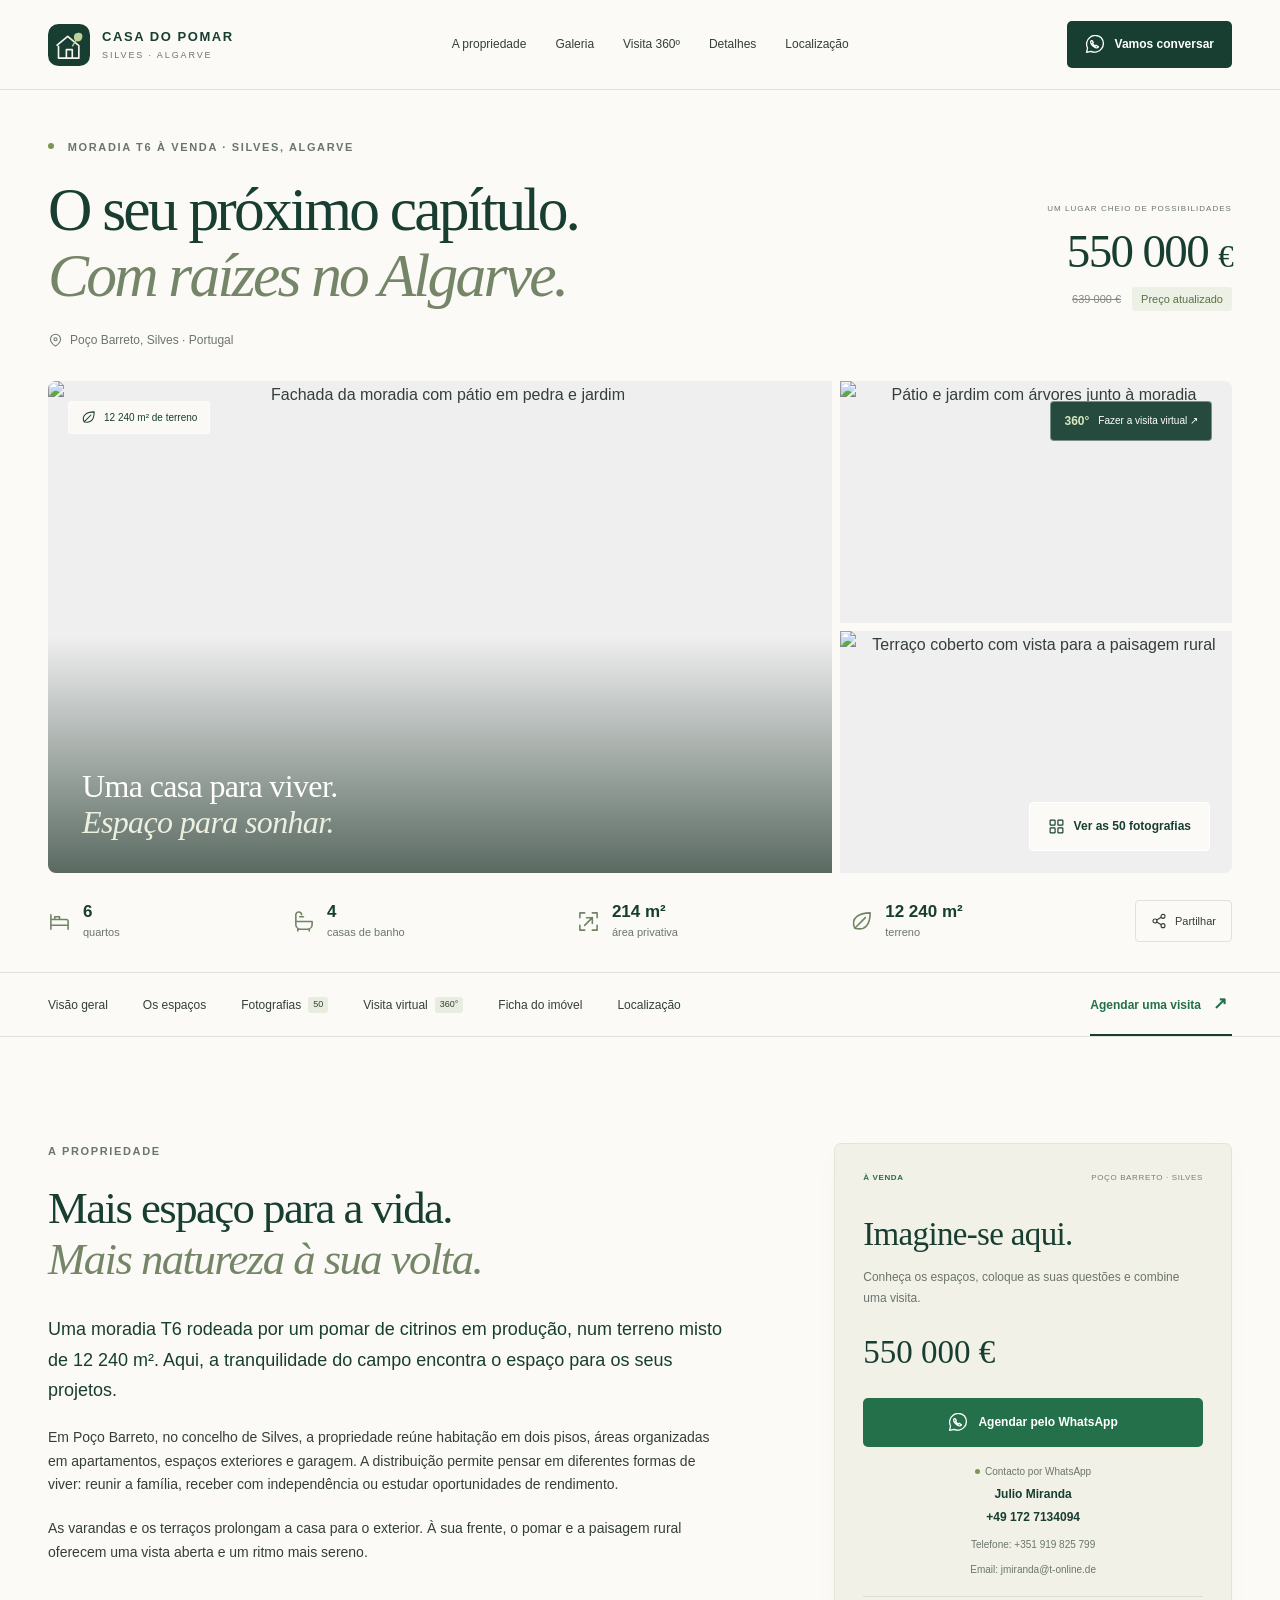
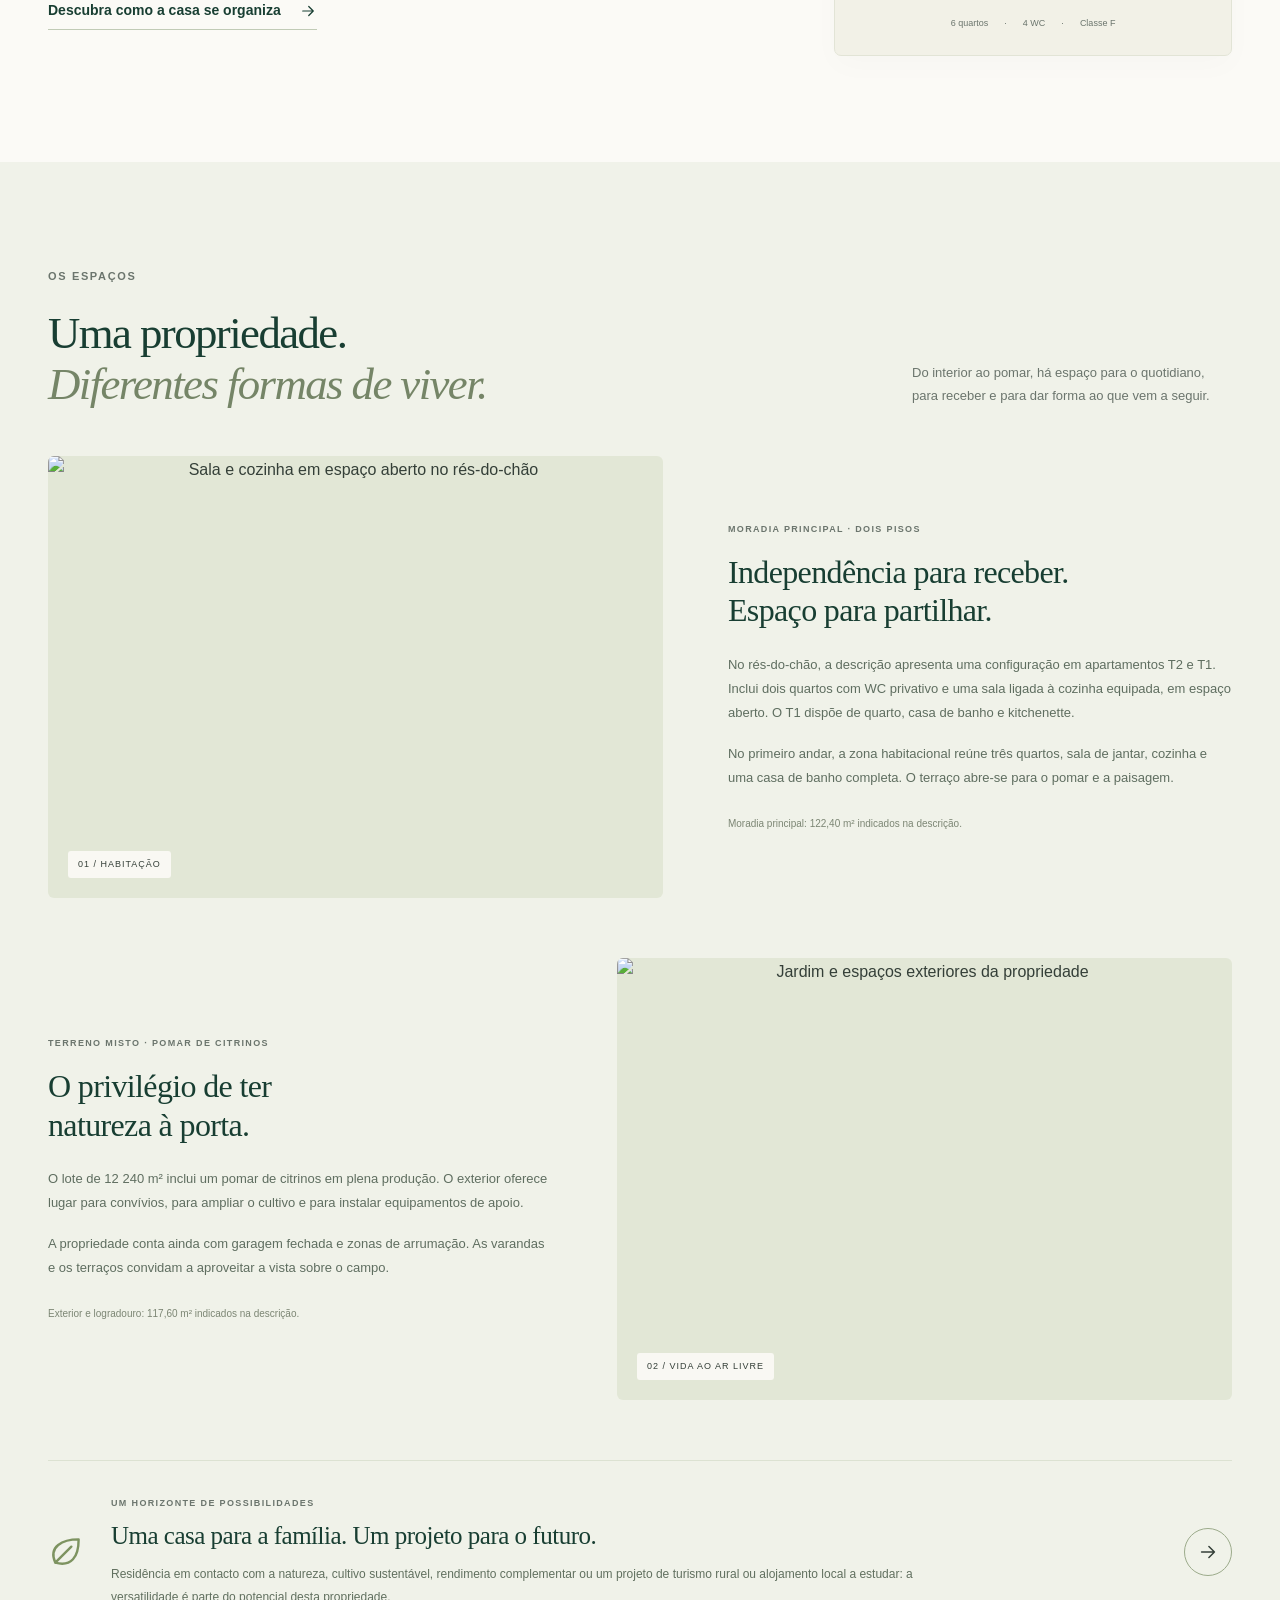
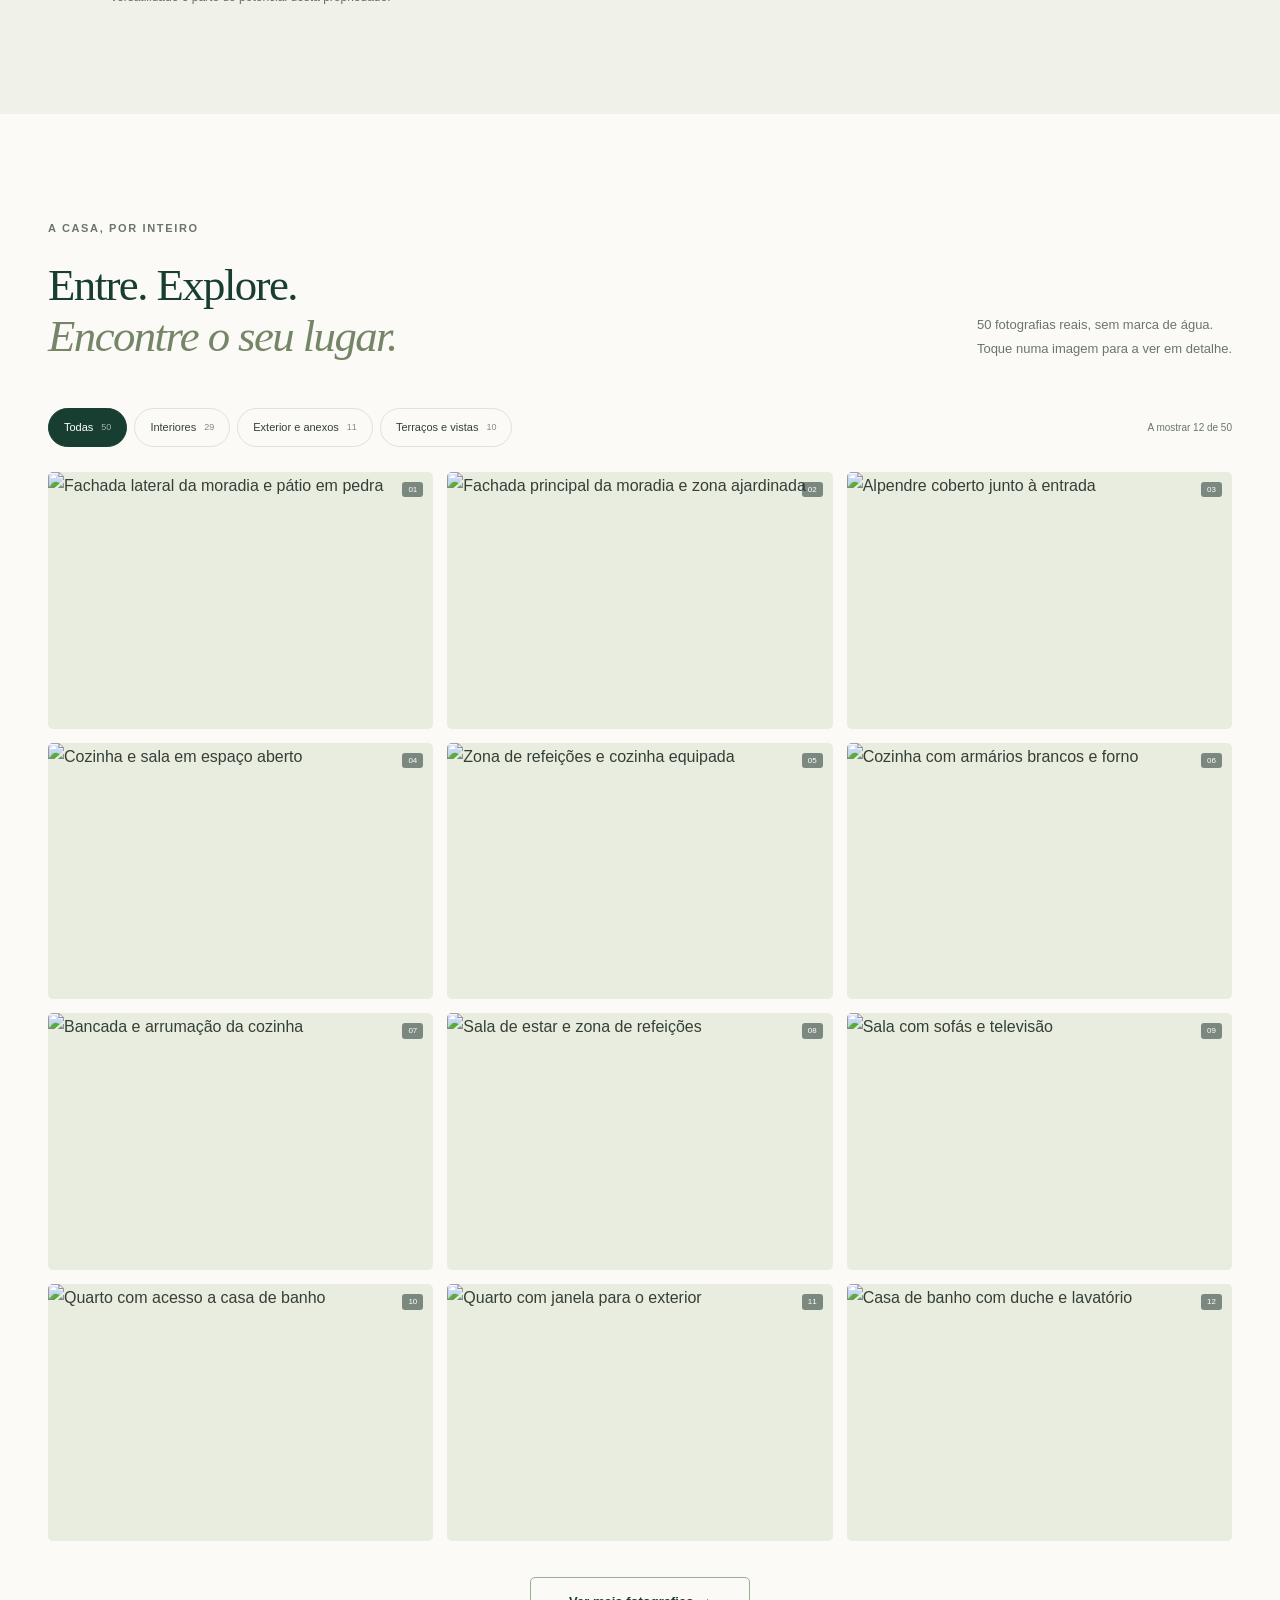
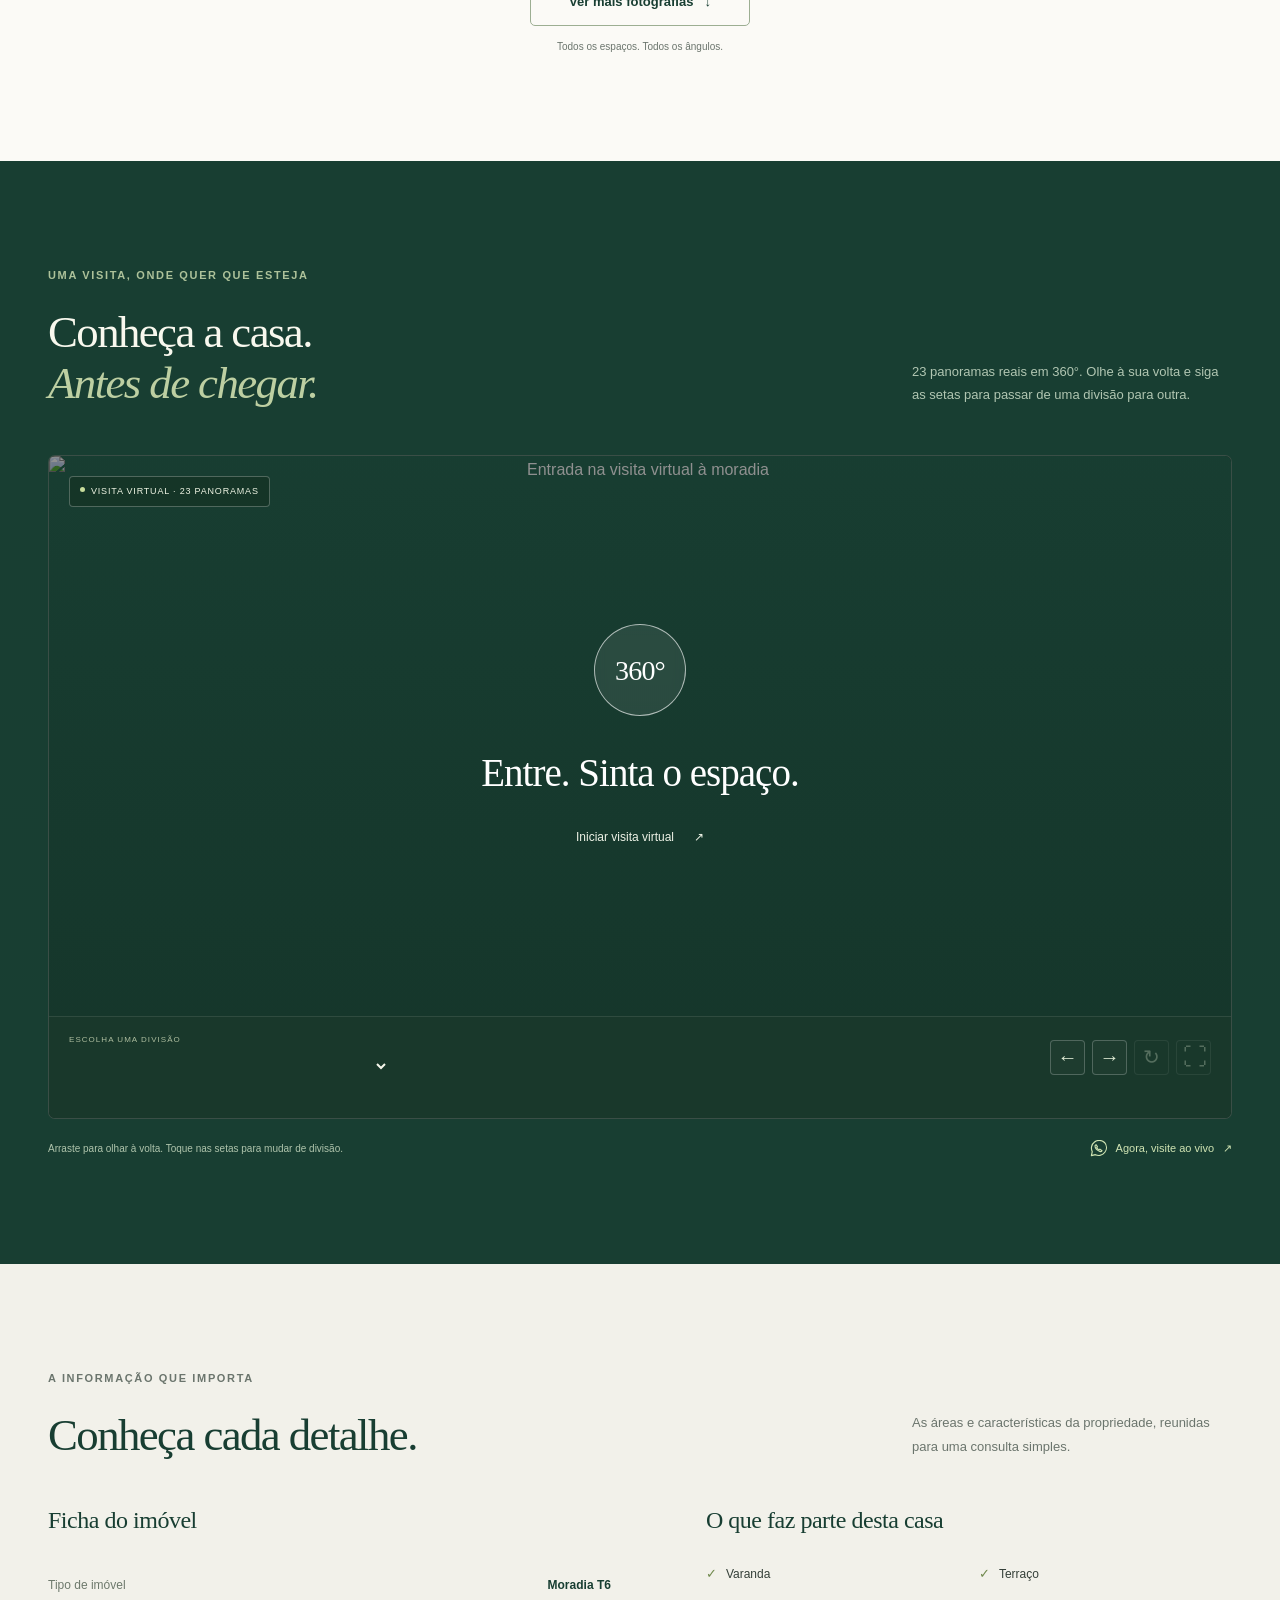
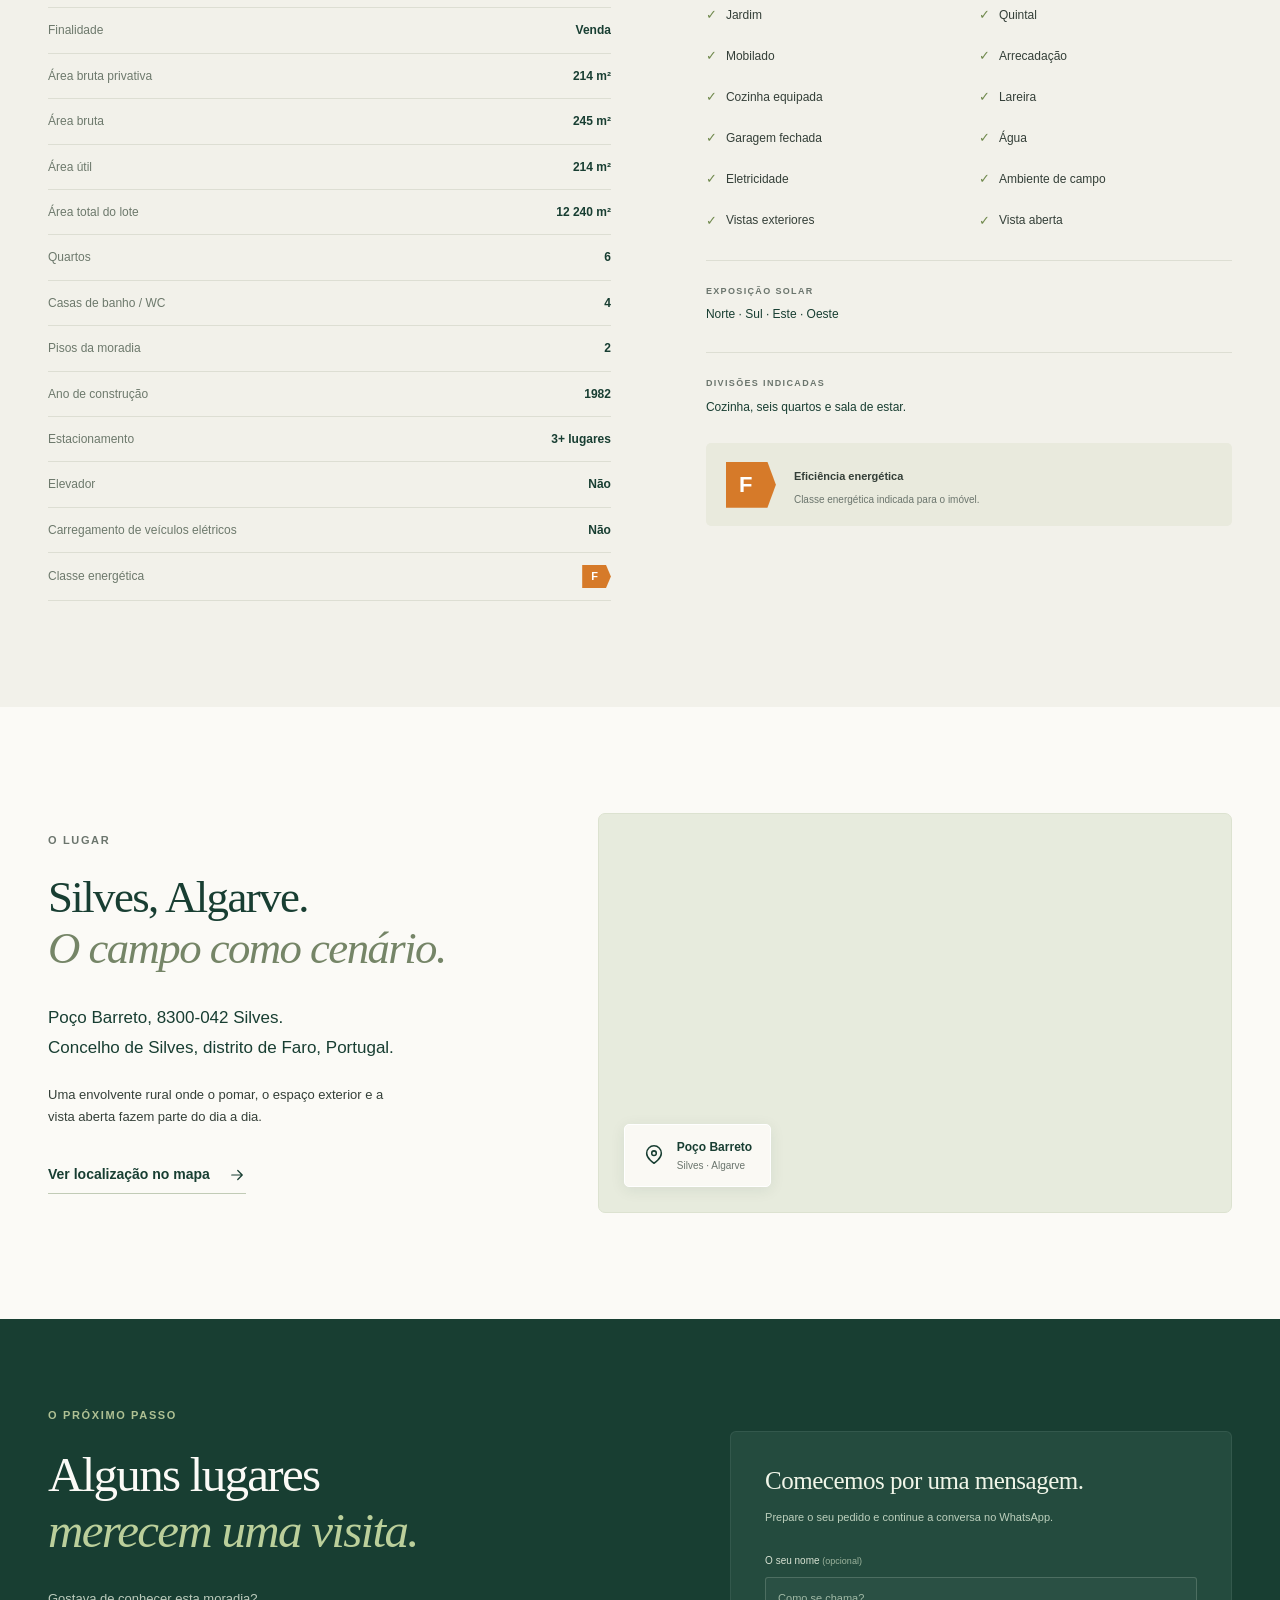
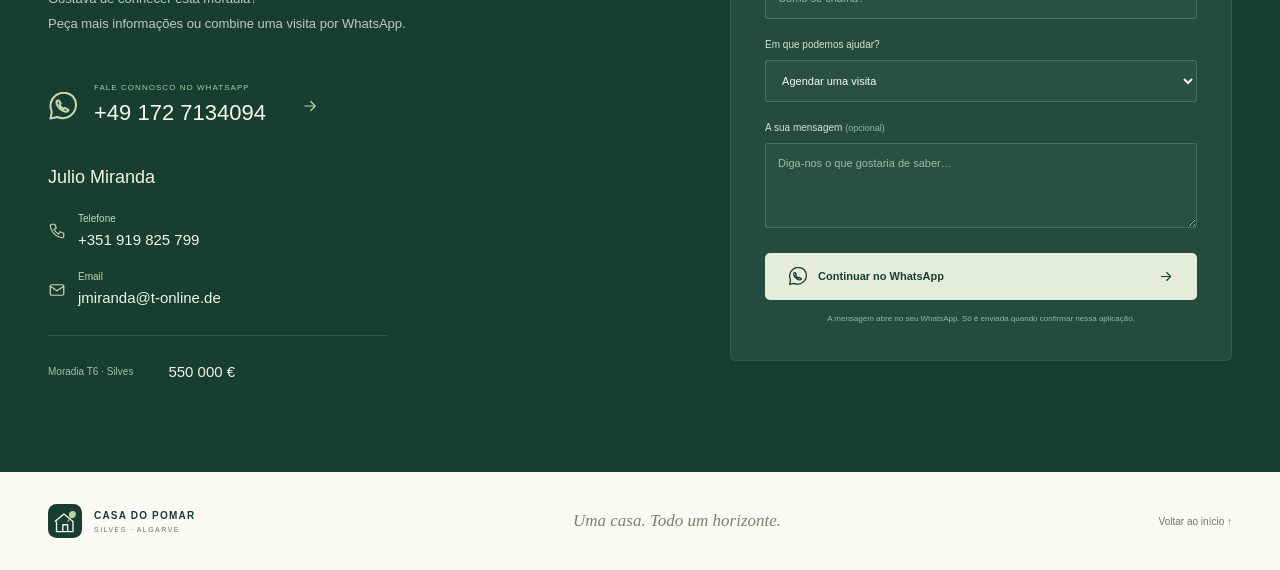
==== index.html @ bcd3636a "Adicionar a página da moradia e verificar fotografias, panoramas e contactos" ====
<!doctype html>
<html lang="pt-PT">
<head>
  <meta charset="utf-8">
  <meta name="viewport" content="width=device-width, initial-scale=1">
  <meta name="theme-color" content="#183e32">
  <title>Moradia T6 em Silves · Casa do Pomar · 550 000 €</title>
  <meta name="description" content="Conheça esta moradia T6 em Poço Barreto, Silves: 6 quartos, 4 casas de banho, terreno de 12 240 m² e pomar de citrinos. Explore as 50 fotografias e fale por WhatsApp.">
  <meta property="og:type" content="website">
  <meta property="og:locale" content="pt_PT">
  <meta property="og:title" content="Casa do Pomar · Moradia T6 em Silves">
  <meta property="og:description" content="550 000 € · 6 quartos · 4 casas de banho · terreno de 12 240 m². Um novo capítulo no Algarve.">
  <meta property="og:url" content="https://mcgm78.github.io/casa-pomar-silves/">
  <meta property="og:image" content="https://mcgm78.github.io/casa-pomar-silves/images/large/01.webp">
  <meta property="og:image:alt" content="Moradia em Silves com pátio em pedra e jardim">
  <meta name="twitter:card" content="summary_large_image">
  <link rel="canonical" href="https://mcgm78.github.io/casa-pomar-silves/">
  <link rel="icon" type="image/svg+xml" href="favicon.svg">
  <link rel="preload" as="image" href="images/large/01.webp">
  <link rel="stylesheet" href="styles.css">
  <link rel="stylesheet" href="vendor/pannellum.css">
  <script src="property.js" defer></script>
  <script src="tour-data.js" defer></script>
  <script src="vendor/pannellum.js" defer></script>
  <script src="app.js" defer></script>
  <script src="tour.js" defer></script>
  <script type="application/ld+json">
  {"@context":"https://schema.org","@type":"RealEstateListing","name":"Moradia T6 em Poço Barreto, Silves","description":"Moradia com 6 quartos, 4 casas de banho, 214 m² de área bruta privativa, 245 m² de área bruta e lote de 12 240 m² com pomar de citrinos.","url":"https://mcgm78.github.io/casa-pomar-silves/","image":"https://mcgm78.github.io/casa-pomar-silves/images/large/01.webp","offers":{"@type":"Offer","price":550000,"priceCurrency":"EUR","itemOffered":{"@type":"House","name":"Moradia T6 em Silves","numberOfBedrooms":6,"numberOfBathroomsTotal":4,"floorSize":{"@type":"QuantitativeValue","value":214,"unitCode":"MTK"},"yearBuilt":1982,"address":{"@type":"PostalAddress","streetAddress":"Poço Barreto","postalCode":"8300-042","addressLocality":"Silves","addressRegion":"Faro","addressCountry":"PT"},"geo":{"@type":"GeoCoordinates","latitude":37.16939654107869,"longitude":-8.38419639275983}}}}
  </script>
</head>
<body>
  <a class="skip-link" href="#conteudo">Saltar para o conteúdo</a>
  <svg class="icon-sprite" xmlns="http://www.w3.org/2000/svg" aria-hidden="true"><defs>
    <symbol id="i-arrow" viewBox="0 0 24 24"><path d="M5 12h14m-6-6 6 6-6 6"/></symbol>
    <symbol id="i-chevron" viewBox="0 0 24 24"><path d="m9 5 7 7-7 7"/></symbol>
    <symbol id="i-close" viewBox="0 0 24 24"><path d="m6 6 12 12M18 6 6 18"/></symbol>
    <symbol id="i-grid" viewBox="0 0 24 24"><rect x="3" y="3" width="7" height="7" rx="1"/><rect x="14" y="3" width="7" height="7" rx="1"/><rect x="3" y="14" width="7" height="7" rx="1"/><rect x="14" y="14" width="7" height="7" rx="1"/></symbol>
    <symbol id="i-pin" viewBox="0 0 24 24"><path d="M20 10c0 6-8 11-8 11S4 16 4 10a8 8 0 1 1 16 0Z"/><circle cx="12" cy="10" r="2.5"/></symbol>
    <symbol id="i-leaf" viewBox="0 0 24 24"><path d="M5 19C0 8 10 3 21 3c0 12-5 19-16 16Zm0 0L16 8"/></symbol>
    <symbol id="i-bed" viewBox="0 0 24 24"><path d="M3 20V5m18 15v-8a2 2 0 0 0-2-2H3m0 6h18M7 10V7h5v3"/></symbol>
    <symbol id="i-bath" viewBox="0 0 24 24"><path d="M4 12h17v3a5 5 0 0 1-5 5H9a5 5 0 0 1-5-5V5a3 3 0 0 1 6 0m-4 15v2m12-2v2M8 7h4"/></symbol>
    <symbol id="i-area" viewBox="0 0 24 24"><path d="M8 3H3v5m13-5h5v5M3 16v5h5m13-5v5h-5M8 16l8-8M10 8h6v6"/></symbol>
    <symbol id="i-check" viewBox="0 0 24 24"><path d="m5 12 4 4L19 6"/></symbol>
    <symbol id="i-share" viewBox="0 0 24 24"><circle cx="18" cy="5" r="3"/><circle cx="6" cy="12" r="3"/><circle cx="18" cy="19" r="3"/><path d="m8.5 10.5 7-4m-7 7 7 4"/></symbol>
    <symbol id="i-download" viewBox="0 0 24 24"><path d="M12 3v12m-5-5 5 5 5-5M4 17v4h16v-4"/></symbol>
    <symbol id="i-mail" viewBox="0 0 24 24"><rect x="3" y="5" width="18" height="14" rx="2"/><path d="m3 7 9 6 9-6"/></symbol>
    <symbol id="i-phone" viewBox="0 0 24 24"><path d="M5 3h4l2 5-3 2a16 16 0 0 0 6 6l2-3 5 2v4a2 2 0 0 1-2 2A18 18 0 0 1 3 5a2 2 0 0 1 2-2Z"/></symbol>
    <symbol id="i-whatsapp" viewBox="0 0 24 24"><path d="M20.5 3.5a11 11 0 0 0-17.3 13L2 22l5.6-1.3A11 11 0 0 0 20.5 3.5Z"/><path d="M8 7c-2 1-.5 5 2 7s5.5 3.5 7 1l-3-2-1 1c-2-1-3-2-3.5-3.5l1-1L9 7Z"/></symbol>
  </defs></svg>

  <header class="site-header">
    <div class="header-inner wrap">
      <a href="#inicio" class="brand" aria-label="Casa do Pomar, início"><img src="favicon.svg" width="44" height="44" alt=""><span>CASA DO POMAR<small>SILVES · ALGARVE</small></span></a>
      <nav class="desktop-nav" aria-label="Navegação principal"><a href="#propriedade">A propriedade</a><a href="#galeria">Galeria</a><a href="#visita-virtual">Visita 360º</a><a href="#detalhes">Detalhes</a><a href="#localizacao">Localização</a></nav>
      <a class="btn btn-dark header-cta" data-whatsapp href="https://wa.me/491727134094" target="_blank" rel="noopener noreferrer"><svg class="icon"><use href="#i-whatsapp"/></svg><span>Vamos conversar</span></a>
    </div>
  </header>

  <main id="conteudo">
    <section id="inicio" class="hero wrap">
      <div class="hero-heading"><div><p class="eyebrow"><span class="status-dot"></span> MORADIA T6 À VENDA · SILVES, ALGARVE</p><h1>O seu próximo capítulo.<br><em>Com raízes no Algarve.</em></h1><p class="hero-address"><svg class="icon"><use href="#i-pin"/></svg>Poço Barreto, Silves · Portugal</p></div><div class="hero-price"><span class="price-label">UM LUGAR CHEIO DE POSSIBILIDADES</span><strong>550 000 <span>€</span></strong><div class="price-history"><s>639 000 €</s><span>Preço atualizado</span></div></div></div>
      <div class="hero-gallery">
        <button class="hero-main photo-trigger" data-photo="1" aria-label="Abrir fotografia da fachada da moradia"><img src="images/large/01.webp" width="1800" height="1200" alt="Fachada da moradia com pátio em pedra e jardim" fetchpriority="high"><span class="photo-legend">Uma casa para viver.<br><em>Espaço para sonhar.</em></span></button>
        <button class="hero-small photo-trigger" data-photo="17" aria-label="Abrir fotografia do jardim"><img src="images/large/17.webp" width="1800" height="1200" alt="Pátio e jardim com árvores junto à moradia"></button>
        <button class="hero-small photo-trigger" data-photo="35" aria-label="Abrir fotografia do terraço"><img src="images/large/35.webp" width="1800" height="1200" alt="Terraço coberto com vista para a paisagem rural"></button>
        <button class="gallery-hero-button" id="open-all-photos"><svg class="icon"><use href="#i-grid"/></svg>Ver as 50 fotografias</button>
        <a class="tour-shortcut" href="#visita-virtual"><span>360°</span>Fazer a visita virtual ↗</a>
        <div class="hero-corner-label"><svg class="icon"><use href="#i-leaf"/></svg>12 240 m² de terreno</div>
      </div>
      <div class="quick-facts" aria-label="Principais características">
        <div><svg class="icon"><use href="#i-bed"/></svg><span><strong>6</strong> quartos</span></div><div><svg class="icon"><use href="#i-bath"/></svg><span><strong>4</strong> casas de banho</span></div><div><svg class="icon"><use href="#i-area"/></svg><span><strong>214 m²</strong> área privativa</span></div><div><svg class="icon"><use href="#i-leaf"/></svg><span><strong>12 240 m²</strong> terreno</span></div><button class="share-button" id="share-property"><svg class="icon"><use href="#i-share"/></svg><span>Partilhar</span></button>
      </div>
    </section>

    <div class="section-nav-shell"><nav class="section-nav wrap" aria-label="Secções da propriedade"><a href="#propriedade" class="active">Visão geral</a><a href="#espacos">Os espaços</a><a href="#galeria">Fotografias <span>50</span></a><a href="#visita-virtual">Visita virtual <span>360°</span></a><a href="#detalhes">Ficha do imóvel</a><a href="#localizacao">Localização</a><a href="#contacto" class="section-contact">Agendar uma visita <span>↗</span></a></nav></div>

    <section id="propriedade" class="overview wrap section-space">
      <div class="overview-copy"><p class="eyebrow">A PROPRIEDADE</p><h2>Mais espaço para a vida.<br><em>Mais natureza à sua volta.</em></h2><p class="lead">Uma moradia T6 rodeada por um pomar de citrinos em produção, num terreno misto de 12 240 m². Aqui, a tranquilidade do campo encontra o espaço para os seus projetos.</p><p>Em Poço Barreto, no concelho de Silves, a propriedade reúne habitação em dois pisos, áreas organizadas em apartamentos, espaços exteriores e garagem. A distribuição permite pensar em diferentes formas de viver: reunir a família, receber com independência ou estudar oportunidades de rendimento.</p><p>As varandas e os terraços prolongam a casa para o exterior. À sua frente, o pomar e a paisagem rural oferecem uma vista aberta e um ritmo mais sereno.</p><a class="text-link" href="#espacos">Descubra como a casa se organiza <svg class="icon"><use href="#i-arrow"/></svg></a></div>
      <aside class="visit-card"><div class="card-topline"><span>À VENDA</span><span>POÇO BARRETO · SILVES</span></div><h3>Imagine-se aqui.</h3><p>Conheça os espaços, coloque as suas questões e combine uma visita.</p><strong class="visit-price">550 000 €</strong><a class="btn btn-green" data-whatsapp data-intent="Gostaria de agendar uma visita à moradia T6 em Poço Barreto, Silves." href="https://wa.me/491727134094" target="_blank" rel="noopener noreferrer"><svg class="icon"><use href="#i-whatsapp"/></svg>Agendar pelo WhatsApp</a><div class="contact-caption"><span class="online-dot"></span>Contacto por WhatsApp <span data-contact-name>Julio Miranda</span></div><a data-whatsapp class="contact-number" href="https://wa.me/491727134094" target="_blank" rel="noopener noreferrer" data-phone-display>+49 172 7134094</a><a class="card-telephone" data-telephone href="tel:+351919825799">Telefone: <span data-telephone-display>+351 919 825 799</span></a><a class="card-telephone card-email" data-email href="mailto:jmiranda@t-online.de">Email: <span data-email-display>jmiranda@t-online.de</span></a><div class="mini-features"><span>6 quartos</span><span>4 WC</span><span>Classe F</span></div></aside>
    </section>

    <section id="espacos" class="spaces section-space"><div class="wrap"><div class="section-heading"><div><p class="eyebrow">OS ESPAÇOS</p><h2>Uma propriedade.<br><em>Diferentes formas de viver.</em></h2></div><p>Do interior ao pomar, há espaço para o quotidiano, para receber e para dar forma ao que vem a seguir.</p></div>
      <article class="space-story"><button class="story-image photo-trigger" data-photo="4" aria-label="Abrir fotografia da sala e cozinha"><img src="images/large/04.webp" width="1800" height="1200" loading="lazy" alt="Sala e cozinha em espaço aberto no rés-do-chão"><span>01 / HABITAÇÃO</span></button><div class="story-copy"><p class="eyebrow">MORADIA PRINCIPAL · DOIS PISOS</p><h3>Independência para receber.<br>Espaço para partilhar.</h3><p>No rés-do-chão, a descrição apresenta uma configuração em apartamentos T2 e T1. Inclui dois quartos com WC privativo e uma sala ligada à cozinha equipada, em espaço aberto. O T1 dispõe de quarto, casa de banho e kitchenette.</p><p>No primeiro andar, a zona habitacional reúne três quartos, sala de jantar, cozinha e uma casa de banho completa. O terraço abre-se para o pomar e a paisagem.</p><span class="area-note">Moradia principal: 122,40 m² indicados na descrição.</span></div></article>
      <article class="space-story reverse"><button class="story-image photo-trigger" data-photo="17" aria-label="Abrir fotografia do exterior"><img src="images/large/17.webp" width="1800" height="1200" loading="lazy" alt="Jardim e espaços exteriores da propriedade"><span>02 / VIDA AO AR LIVRE</span></button><div class="story-copy"><p class="eyebrow">TERRENO MISTO · POMAR DE CITRINOS</p><h3>O privilégio de ter<br>natureza à porta.</h3><p>O lote de 12 240 m² inclui um pomar de citrinos em plena produção. O exterior oferece lugar para convívios, para ampliar o cultivo e para instalar equipamentos de apoio.</p><p>A propriedade conta ainda com garagem fechada e zonas de arrumação. As varandas e os terraços convidam a aproveitar a vista sobre o campo.</p><span class="area-note">Exterior e logradouro: 117,60 m² indicados na descrição.</span></div></article>
      <div class="possibilities"><svg class="icon"><use href="#i-leaf"/></svg><div><p class="eyebrow">UM HORIZONTE DE POSSIBILIDADES</p><h3>Uma casa para a família. Um projeto para o futuro.</h3><p>Residência em contacto com a natureza, cultivo sustentável, rendimento complementar ou um projeto de turismo rural ou alojamento local a estudar: a versatilidade é parte do potencial desta propriedade.</p></div><a class="round-link" data-whatsapp data-intent="Gostaria de saber mais sobre a distribuição e as possibilidades de utilização da propriedade em Silves." href="https://wa.me/491727134094" target="_blank" rel="noopener noreferrer" aria-label="Saber mais pelo WhatsApp"><svg class="icon"><use href="#i-arrow"/></svg></a></div>
    </div></section>

    <section id="galeria" class="gallery-section wrap section-space"><div class="section-heading"><div><p class="eyebrow">A CASA, POR INTEIRO</p><h2>Entre. Explore.<br><em>Encontre o seu lugar.</em></h2></div><p>50 fotografias reais, sem marca de água.<br>Toque numa imagem para a ver em detalhe.</p></div><div class="gallery-toolbar"><div class="gallery-filters" role="group" aria-label="Filtrar fotografias"><button class="filter active" data-filter="all" aria-pressed="true">Todas <span>50</span></button><button class="filter" data-filter="interior" aria-pressed="false">Interiores <span>29</span></button><button class="filter" data-filter="exterior" aria-pressed="false">Exterior e anexos <span>11</span></button><button class="filter" data-filter="vistas" aria-pressed="false">Terraços e vistas <span>10</span></button></div><span id="gallery-count" class="gallery-count" aria-live="polite">A mostrar 12 de 50</span></div><div class="gallery-grid" id="gallery-grid"></div><div class="gallery-more"><button class="btn btn-outline" id="load-more">Ver mais fotografias <span>↓</span></button><p>Todos os espaços. Todos os ângulos.</p></div><noscript><p>As 50 fotografias podem ser vistas com JavaScript ativado. <a href="images/original/01.jpg">Ver a fotografia principal</a>.</p></noscript></section>

    <section id="visita-virtual" class="tour-section section-space"><div class="wrap"><div class="section-heading"><div><p class="eyebrow">UMA VISITA, ONDE QUER QUE ESTEJA</p><h2>Conheça a casa.<br><em>Antes de chegar.</em></h2></div><p>23 panoramas reais em 360°. Olhe à sua volta e siga as setas para passar de uma divisão para outra.</p></div><div class="tour-frame" id="tour-frame"><div class="tour-stage" id="tour-stage"><div id="panorama-viewer" aria-label="Visita virtual 360 graus da moradia"></div><button id="start-tour" class="tour-cover"><img src="images/large/01.webp" width="1800" height="1200" loading="lazy" alt="Entrada na visita virtual à moradia"><span class="tour-cover-content"><span class="tour-play">360°</span><strong>Entre. Sinta o espaço.</strong><span>Iniciar visita virtual <span aria-hidden="true">↗</span></span></span></button><div id="tour-fallback" class="tour-fallback" hidden><img id="tour-fallback-image" alt=""><p>O modo 360° não está disponível neste dispositivo. Explore as divisões em fotografia através do menu abaixo.</p></div><div class="tour-badge"><span class="status-dot"></span><span id="tour-mode-label">VISITA VIRTUAL · 23 PANORAMAS</span></div></div><div class="tour-controls"><div class="tour-room"><label for="tour-room-select">ESCOLHA UMA DIVISÃO</label><select id="tour-room-select" aria-label="Escolher divisão da visita virtual"></select></div><div class="tour-control-actions"><button id="tour-previous" class="tour-control" aria-label="Divisão anterior">←</button><button id="tour-next" class="tour-control" aria-label="Divisão seguinte">→</button><button id="tour-rotate" class="tour-control tour-rotate" aria-pressed="false" aria-label="Ativar rotação automática" disabled>↻</button><button id="tour-fullscreen" class="tour-control tour-fullscreen" aria-label="Abrir visita virtual em ecrã inteiro" disabled>⛶</button></div></div><div class="tour-room-list" id="tour-room-list" aria-label="Lista de panoramas da visita"></div></div><div class="tour-footnote"><span id="tour-status" role="status" aria-live="polite">Arraste para olhar à volta. Toque nas setas para mudar de divisão.</span><a data-whatsapp data-intent="Já explorei a visita virtual da moradia T6 em Silves e gostaria de marcar uma visita presencial." href="https://wa.me/491727134094" target="_blank" rel="noopener noreferrer"><svg class="icon"><use href="#i-whatsapp"/></svg>Agora, visite ao vivo <span aria-hidden="true">↗</span></a></div></div></section>

    <section id="detalhes" class="details section-space"><div class="wrap"><div class="section-heading"><div><p class="eyebrow">A INFORMAÇÃO QUE IMPORTA</p><h2>Conheça cada detalhe.</h2></div><p>As áreas e características da propriedade, reunidas para uma consulta simples.</p></div><div class="details-layout"><div class="facts-panel"><h3>Ficha do imóvel</h3><dl class="fact-table"><div><dt>Tipo de imóvel</dt><dd>Moradia T6</dd></div><div><dt>Finalidade</dt><dd>Venda</dd></div><div><dt>Área bruta privativa</dt><dd>214 m²</dd></div><div><dt>Área bruta</dt><dd>245 m²</dd></div><div><dt>Área útil</dt><dd>214 m²</dd></div><div><dt>Área total do lote</dt><dd>12 240 m²</dd></div><div><dt>Quartos</dt><dd>6</dd></div><div><dt>Casas de banho / WC</dt><dd>4</dd></div><div><dt>Pisos da moradia</dt><dd>2</dd></div><div><dt>Ano de construção</dt><dd>1982</dd></div><div><dt>Estacionamento</dt><dd>3+ lugares</dd></div><div><dt>Elevador</dt><dd>Não</dd></div><div><dt>Carregamento de veículos elétricos</dt><dd>Não</dd></div><div><dt>Classe energética</dt><dd><span class="energy-label">F</span></dd></div></dl></div><div class="features-panel"><h3>O que faz parte desta casa</h3><div class="feature-list"><span>Varanda</span><span>Terraço</span><span>Jardim</span><span>Quintal</span><span>Mobilado</span><span>Arrecadação</span><span>Cozinha equipada</span><span>Lareira</span><span>Garagem fechada</span><span>Água</span><span>Eletricidade</span><span>Ambiente de campo</span><span>Vistas exteriores</span><span>Vista aberta</span></div><div class="orientation"><p class="eyebrow">EXPOSIÇÃO SOLAR</p><p>Norte · Sul · Este · Oeste</p></div><div class="rooms-note"><p class="eyebrow">DIVISÕES INDICADAS</p><p>Cozinha, seis quartos e sala de estar.</p></div><div class="energy-note"><span class="energy-label big">F</span><div><strong>Eficiência energética</strong><p>Classe energética indicada para o imóvel.</p></div></div></div></div></div></section>

    <section id="localizacao" class="location wrap section-space"><div class="location-copy"><p class="eyebrow">O LUGAR</p><h2>Silves, Algarve.<br><em>O campo como cenário.</em></h2><p class="lead">Poço Barreto, 8300-042 Silves.<br>Concelho de Silves, distrito de Faro, Portugal.</p><p>Uma envolvente rural onde o pomar, o espaço exterior e a vista aberta fazem parte do dia a dia.</p><a class="text-link" href="https://www.google.com/maps/search/?api=1&amp;query=37.16939654107869%2C-8.38419639275983" target="_blank" rel="noopener noreferrer">Ver localização no mapa <svg class="icon"><use href="#i-arrow"/></svg></a></div><div class="map-frame"><iframe title="Localização da moradia em Poço Barreto, Silves" loading="lazy" referrerpolicy="no-referrer" src="https://www.openstreetmap.org/export/embed.html?bbox=-8.4042%2C37.1574%2C-8.3642%2C37.1814&amp;layer=mapnik&amp;marker=37.16939654107869%2C-8.38419639275983"></iframe><div class="map-label"><svg class="icon"><use href="#i-pin"/></svg><span><strong>Poço Barreto</strong>Silves · Algarve</span></div></div></section>

    <section id="contacto" class="contact-section"><div class="wrap contact-layout"><div class="contact-copy"><p class="eyebrow">O PRÓXIMO PASSO</p><h2>Alguns lugares<br><em>merecem uma visita.</em></h2><p>Gostava de conhecer esta moradia?<br>Peça mais informações ou combine uma visita por WhatsApp.</p><a class="whatsapp-large" data-whatsapp href="https://wa.me/491727134094" target="_blank" rel="noopener noreferrer"><svg class="icon"><use href="#i-whatsapp"/></svg><span><small>FALE CONNOSCO NO WHATSAPP</small><strong data-phone-display>+49 172 7134094</strong></span><svg class="icon"><use href="#i-arrow"/></svg></a><p class="contact-name" data-contact-name>Julio Miranda</p><a class="telephone-link" data-telephone href="tel:+351919825799"><svg class="icon"><use href="#i-phone"/></svg><span>Telefone <strong data-telephone-display>+351 919 825 799</strong></span></a><a class="telephone-link email-link" data-email href="mailto:jmiranda@t-online.de"><svg class="icon"><use href="#i-mail"/></svg><span>Email <strong data-email-display>jmiranda@t-online.de</strong></span></a><div class="contact-property-summary"><span>Moradia T6 · Silves</span><strong>550 000 €</strong></div></div><form id="contact-form" class="contact-form"><h3>Comecemos por uma mensagem.</h3><p>Prepare o seu pedido e continue a conversa no WhatsApp.</p><label for="visitor-name">O seu nome <span>(opcional)</span></label><input id="visitor-name" name="name" autocomplete="name" maxlength="100" placeholder="Como se chama?"><label for="visitor-interest">Em que podemos ajudar?</label><select id="visitor-interest" name="interest"><option value="Gostaria de agendar uma visita">Agendar uma visita</option><option value="Gostaria de receber mais informações">Receber mais informações</option><option value="Gostaria de esclarecer uma questão">Esclarecer uma questão</option></select><label for="visitor-message">A sua mensagem <span>(opcional)</span></label><textarea id="visitor-message" name="message" rows="3" maxlength="2000" placeholder="Diga-nos o que gostaria de saber…"></textarea><button type="submit" class="btn btn-light"><svg class="icon"><use href="#i-whatsapp"/></svg>Continuar no WhatsApp<svg class="icon"><use href="#i-arrow"/></svg></button><small class="form-note">A mensagem abre no seu WhatsApp. Só é enviada quando confirmar nessa aplicação.</small></form></div></section>
  </main>

  <footer class="site-footer wrap"><a class="brand" href="#inicio"><img src="favicon.svg" width="36" height="36" alt=""><span>CASA DO POMAR<small>SILVES · ALGARVE</small></span></a><p>Uma casa. Todo um horizonte.</p><a href="#inicio">Voltar ao início ↑</a></footer>
  <div class="mobile-cta"><div><strong>550 000 €</strong><span>Moradia T6 · Silves</span></div><a class="btn btn-green" data-whatsapp data-intent="Gostaria de agendar uma visita à moradia T6 em Poço Barreto, Silves." href="https://wa.me/491727134094" target="_blank" rel="noopener noreferrer"><svg class="icon"><use href="#i-whatsapp"/></svg>Agendar visita</a></div>
  <div class="toast" id="toast" role="status" aria-live="polite"></div>

  <dialog id="photo-dialog" class="photo-dialog" aria-label="Galeria de fotografias da moradia"><div class="lightbox-shell"><header class="lightbox-header"><div><strong>Casa do Pomar</strong><span id="lightbox-count">1 / 50</span></div><div class="lightbox-actions"><a id="photo-download" class="icon-button" href="images/original/01.jpg" download="Casa_Silves_01.jpg" aria-label="Descarregar fotografia original"><svg class="icon"><use href="#i-download"/></svg></a><button id="close-lightbox" class="icon-button" aria-label="Fechar galeria"><svg class="icon"><use href="#i-close"/></svg></button></div></header><div class="lightbox-stage"><button id="previous-photo" class="icon-button lightbox-nav previous" aria-label="Fotografia anterior"><svg class="icon"><use href="#i-chevron"/></svg></button><img id="lightbox-image" alt="" width="1800" height="1200"><button id="next-photo" class="icon-button lightbox-nav next" aria-label="Fotografia seguinte"><svg class="icon"><use href="#i-chevron"/></svg></button></div><div class="lightbox-bottom"><p id="lightbox-caption"></p><a id="ask-about-photo" class="lightbox-whatsapp" href="https://wa.me/491727134094" target="_blank" rel="noopener noreferrer"><svg class="icon"><use href="#i-whatsapp"/></svg>Saber mais</a></div><div id="lightbox-thumbs" class="lightbox-thumbs" aria-label="Escolher fotografia"></div></div></dialog>
</body>
</html>
---- styles.css ----
:root{--ink:#183e32;--text:#343f38;--muted:#6b756d;--paper:#fbfaf6;--cream:#f2f1e8;--line:#dfE3d8;--accent:#bfd19f;--green:#24704a;--serif:Georgia,'Times New Roman',serif;--sans:Inter,-apple-system,BlinkMacSystemFont,'Segoe UI',sans-serif}
*{box-sizing:border-box}html{scroll-behavior:smooth;scroll-padding-top:166px}body{margin:0;background:var(--paper);color:var(--text);font:16px/1.7 var(--sans);-webkit-font-smoothing:antialiased}button,input,select,textarea{font:inherit}button,a{-webkit-tap-highlight-color:transparent}button{cursor:pointer}a{color:inherit;text-decoration:none}button{color:inherit}img{display:block;max-width:100%}p,h1,h2,h3{margin-top:0}button:focus-visible,a:focus-visible,input:focus-visible,select:focus-visible,textarea:focus-visible{outline:3px solid #86a95f;outline-offset:5px}::selection{background:#d4e1bc;color:var(--ink)}.wrap{width:min(1320px,calc(100% - 96px));margin-inline:auto}.section-space{padding-block:106px}.eyebrow{font-size:11px;font-weight:650;letter-spacing:.15em;line-height:1.6;color:var(--muted);margin-bottom:22px}.icon{width:22px;height:22px;fill:none;stroke:currentColor;stroke-width:1.65;stroke-linecap:round;stroke-linejoin:round;flex-shrink:0}.icon-sprite{position:absolute;width:0;height:0;overflow:hidden}h1,h2,h3{font-family:var(--serif);font-weight:400;color:var(--ink)}h1{font-size:clamp(42px,4.8vw,69px);line-height:1.08;letter-spacing:-.045em;margin-bottom:22px}h2{font-size:clamp(34px,3.5vw,49px);line-height:1.15;letter-spacing:-.035em;margin-bottom:28px}h3{font-size:30px;line-height:1.2;letter-spacing:-.02em}em{font-weight:400;color:#758567}p{margin-bottom:20px}.lead{font-size:19px;line-height:1.7;color:var(--ink)}.btn{display:inline-flex;align-items:center;justify-content:center;gap:11px;min-height:49px;padding:13px 22px;border:1px solid transparent;border-radius:5px;font-size:13px;font-weight:600;line-height:1.4;transition:background .18s,transform .18s}.btn:hover{transform:translateY(-2px)}.btn-dark{background:var(--ink);color:#fff}.btn-dark:hover{background:#254f40}.btn-green{background:var(--green);color:#fff}.btn-green:hover{background:#1b5939}.btn-outline{border-color:#9cae92;background:transparent;color:var(--ink)}.btn-outline:hover{background:#ecf0e4}.btn-light{background:#e5edda;color:var(--ink)}.btn .icon{width:19px;height:19px}.text-link{font-size:14px;font-weight:600;display:inline-flex;gap:18px;align-items:center;border-bottom:1px solid #c1cbb6;padding-bottom:6px;color:var(--ink)}.text-link:hover{gap:25px}.text-link .icon{width:18px}.skip-link{position:fixed;top:-100px;left:16px;z-index:100;background:var(--ink);color:white;padding:12px 20px}.skip-link:focus{top:10px}
.site-header{height:90px;border-bottom:1px solid var(--line);background:rgba(251,250,246,.97);position:sticky;top:0;z-index:30;backdrop-filter:blur(16px)}.header-inner{height:100%;display:flex;align-items:center;justify-content:space-between;gap:30px}.brand{display:flex;align-items:center;gap:12px;flex-shrink:0}.brand>span{font-size:13px;font-weight:650;letter-spacing:.12em;line-height:1.5;color:var(--ink)}.brand small{display:block;font-size:9px;letter-spacing:.21em;font-weight:400;color:var(--muted);margin-top:2px}.brand img{width:42px;height:42px}.desktop-nav{display:flex;gap:29px;font-size:12px;font-weight:500}.desktop-nav a:hover{color:var(--green)}.header-cta{font-size:12px;min-height:44px;padding-inline:17px}.hero{padding-top:49px}.hero-heading{display:flex;align-items:center;justify-content:space-between;gap:28px;padding-bottom:30px}.hero-heading .eyebrow{margin-bottom:19px}.status-dot,.online-dot{display:inline-block;width:6px;height:6px;border-radius:50%;background:#789656;margin-right:9px;vertical-align:2px}.hero-address{display:flex;align-items:center;gap:7px;font-size:12px;color:var(--muted);margin-bottom:0}.hero-address .icon{width:15px;height:15px}.hero-price{align-self:center;text-align:right;padding-top:24px}.price-label{font-size:8px;letter-spacing:.13em;color:var(--muted);display:block}.hero-price>strong{display:block;font-family:var(--serif);font-size:47px;line-height:1.5;font-weight:400;color:var(--ink);white-space:nowrap;letter-spacing:-.035em}.hero-price>strong>span{font-size:31px}.price-history{display:flex;gap:11px;align-items:center;justify-content:flex-end;font-size:11px}.price-history s{color:#858b81}.price-history>span{background:#edf0e5;color:#5a7145;padding:3px 9px;border-radius:3px}.hero-gallery{display:grid;grid-template-columns:2fr 1fr;grid-template-rows:1fr 1fr;gap:8px;height:492px;position:relative;overflow:hidden;border-radius:8px}.hero-gallery button{padding:0;border:0;position:relative;overflow:hidden}.hero-main{grid-row:span 2}.hero-gallery img{width:100%;height:100%;object-fit:cover;transition:transform .6s}.hero-gallery .photo-trigger:hover img{transform:scale(1.035)}.hero-main:after{content:'';position:absolute;inset:0;background:linear-gradient(0deg,rgba(10,35,22,.65),transparent 48%)}.photo-legend{position:absolute;z-index:1;left:34px;bottom:32px;color:white;text-align:left;font-size:32px;line-height:1.12;font-family:var(--serif);letter-spacing:-.02em}.photo-legend em{color:#eef0df}.hero-gallery .gallery-hero-button{position:absolute;z-index:2;bottom:22px;right:22px;display:flex;align-items:center;gap:9px;padding:13px 18px;background:var(--paper);color:var(--ink);border:1px solid white;border-radius:4px;font-size:12px;font-weight:600}.gallery-hero-button .icon{width:17px;height:17px}.hero-corner-label{position:absolute;left:20px;top:20px;display:flex;align-items:center;gap:8px;padding:7px 12px;background:#fbfaf6ed;border:1px solid #ffffff66;font-size:10px;color:var(--ink);border-radius:3px}.hero-corner-label .icon{width:15px;height:15px}.quick-facts{display:flex;align-items:center;justify-content:space-between;padding-block:27px 30px;gap:18px}.quick-facts>div{display:flex;align-items:center;gap:12px;color:var(--muted);font-size:11px}.quick-facts>div .icon{width:23px;height:23px;color:#708465}.quick-facts strong{font-size:17px;display:block;line-height:1.3;color:var(--ink);font-weight:600}.share-button{display:flex;align-items:center;gap:8px;font-size:11px;background:none;border:1px solid var(--line);border-radius:4px;padding:11px 15px}.share-button .icon{width:16px;height:16px}.share-button:hover{background:var(--cream)}
.section-nav-shell{background:var(--paper);border-top:1px solid var(--line);border-bottom:1px solid var(--line);position:sticky;top:90px;z-index:20}.section-nav{display:flex;gap:35px;align-items:center;white-space:nowrap;overflow:auto;scrollbar-width:none;height:63px;font-size:12px;font-weight:500}.section-nav::-webkit-scrollbar{display:none}.section-nav a{display:flex;align-items:center;gap:7px;height:100%;position:relative}.section-nav a.active:after{content:'';position:absolute;left:0;right:0;height:2px;background:var(--ink);bottom:0}.section-nav a>span{font-size:9px;background:#e9eddf;padding:0 5px;border-radius:3px}.section-nav .section-contact{margin-left:auto;font-weight:600;color:var(--green)}.section-nav .section-contact span{background:none;font-size:17px}
.overview{display:grid;grid-template-columns:minmax(0,1.7fr) minmax(285px,1fr);gap:110px;align-items:start}.overview-copy>p:not(.eyebrow){font-size:14px}.overview-copy>p.lead{font-size:18px}.overview-copy .text-link{margin-top:14px}.visit-card{padding:27px 28px 24px;background:#f2f1e7;border:1px solid #e2e4d6;border-radius:7px;position:sticky;top:184px;box-shadow:0 10px 30px #183e3205}.card-topline{display:flex;justify-content:space-between;gap:8px;font-size:8px;color:#738365;letter-spacing:.08em;margin-bottom:30px}.card-topline span:first-child{font-weight:700;color:var(--green)}.visit-card h3{font-size:33px;margin-bottom:12px}.visit-card>p{font-size:12px;line-height:1.8;color:var(--muted);margin-bottom:14px}.visit-price{display:block;font-family:var(--serif);font-weight:400;color:var(--ink);font-size:33px;margin-bottom:18px}.visit-card .btn{display:flex;width:100%;padding-inline:10px;font-size:12px}.contact-caption{text-align:center;font-size:10px;margin-top:16px;color:var(--muted)}.online-dot{width:5px;height:5px;margin-right:5px;vertical-align:1px}.contact-number{display:block;text-align:center;font-size:12px;margin-top:3px;color:var(--ink);font-weight:550}.mini-features{display:flex;justify-content:center;gap:0;padding-top:19px;margin-top:18px;border-top:1px solid #dedfd1;font-size:9px;color:var(--muted)}.mini-features span+span:before{content:'·';margin-inline:16px}.spaces{background:#f0f2e9}.section-heading{display:flex;align-items:flex-end;justify-content:space-between;gap:60px;margin-bottom:45px}.section-heading h2{margin-bottom:0}.section-heading>p{max-width:320px;font-size:13px;line-height:1.8;color:var(--muted);margin-bottom:3px}.space-story{display:grid;grid-template-columns:1.22fr 1fr;gap:65px;align-items:center;margin-bottom:60px}.story-image{border:0;padding:0;overflow:hidden;aspect-ratio:1.39;position:relative;background:#e2e7d6;border-radius:6px}.story-image img{height:100%;width:100%;object-fit:cover;transition:transform .5s}.story-image:hover img{transform:scale(1.035)}.story-image>span{position:absolute;left:20px;bottom:20px;font-size:9px;letter-spacing:.11em;background:#fbfaf6eb;padding:6px 10px;border-radius:3px}.story-copy .eyebrow{font-size:9px;margin-bottom:17px}.story-copy h3{font-size:32px;line-height:1.2;margin-bottom:23px}.story-copy>p:not(.eyebrow){font-size:13px;line-height:1.85;color:#5f6e60;margin-bottom:17px}.area-note{font-size:10px;color:#7c8674;display:block;margin-top:25px}.space-story.reverse{grid-template-columns:1fr 1.22fr}.reverse .story-image{order:2}.possibilities{display:flex;gap:28px;align-items:center;padding:35px 0 0;border-top:1px solid #dce2d2}.possibilities>.icon{width:35px;height:35px;color:#7d9360}.possibilities .eyebrow{margin-bottom:10px;font-size:9px}.possibilities h3{font-size:25px;margin-bottom:12px}.possibilities p:last-child{font-size:12px;line-height:1.9;max-width:850px;margin-bottom:0;color:#61705f}.round-link{display:grid;place-items:center;border:1px solid #9cab8b;border-radius:50%;height:48px;width:48px;flex-shrink:0;margin-left:auto}.round-link:hover{background:#e2e9d5}
.gallery-toolbar{display:flex;align-items:center;justify-content:space-between;gap:20px;margin-bottom:25px}.gallery-filters{display:flex;gap:7px;flex-wrap:wrap}.filter{display:flex;gap:8px;align-items:center;border:1px solid var(--line);background:transparent;padding:9px 15px;font-size:11px;border-radius:30px;transition:background .15s}.filter>span{font-size:9px;opacity:.6}.filter.active{background:var(--ink);color:white;border-color:var(--ink)}.filter:hover:not(.active){background:var(--cream)}.gallery-count{font-size:10px;color:var(--muted);white-space:nowrap}.gallery-grid{display:grid;grid-template-columns:repeat(3,minmax(0,1fr));gap:14px}.gallery-item{padding:0;border:0;background:#e9eddf;border-radius:5px;position:relative;overflow:hidden;aspect-ratio:1.5;text-align:left}.gallery-item img{width:100%;height:100%;object-fit:cover;transition:transform .45s}.gallery-item:hover img{transform:scale(1.055)}.gallery-item:after{content:'';position:absolute;inset:40% 0 0;background:linear-gradient(transparent,#112a1d8c);opacity:0;transition:opacity .2s}.gallery-item:hover:after,.gallery-item:focus-visible:after{opacity:1}.gallery-item>span{position:absolute;bottom:12px;left:14px;right:14px;color:white;font-size:11px;z-index:1;opacity:0;transition:opacity .2s}.gallery-item:hover>span,.gallery-item:focus-visible>span{opacity:1}.gallery-item .photo-number{position:absolute;right:10px;top:10px;padding:1px 6px;background:#1a302c87;color:white;border-radius:3px;font-size:8px;z-index:1}.gallery-more{text-align:center;margin-top:36px}.gallery-more .btn{min-width:220px}.gallery-more p{font-size:10px;color:var(--muted);margin-top:12px;margin-bottom:0}.details{background:#f2f1ea}.details-layout{display:grid;grid-template-columns:1.07fr 1fr;gap:95px}.details-layout h3{font-size:24px;margin-bottom:28px}.fact-table{margin:0;font-size:12px}.fact-table>div{display:flex;justify-content:space-between;align-items:center;gap:25px;padding:12px 0;border-bottom:1px solid #ddded3}.fact-table dt{color:#6d796c}.fact-table dd{margin:0;text-align:right;color:var(--ink);font-weight:550;flex-shrink:0}.feature-list{display:grid;grid-template-columns:1fr 1fr;gap:19px 20px;font-size:12px}.feature-list>span{display:flex;align-items:center;gap:9px}.feature-list>span:before{content:'✓';color:#70894d;font-size:13px}.orientation,.rooms-note{border-top:1px solid #ddded3;margin-top:28px;padding-top:23px}.orientation .eyebrow,.rooms-note .eyebrow{font-size:9px;margin-bottom:6px}.orientation p:last-child,.rooms-note p:last-child{font-size:12px;color:var(--ink);margin:0}.energy-note{display:flex;align-items:center;gap:18px;margin-top:26px;padding:18px 20px;background:#e9eadd;border-radius:5px}.energy-label{display:inline-block;position:relative;background:#d67a29;color:white;font-size:11px;font-weight:700;line-height:1;padding:6px 13px 6px 9px;clip-path:polygon(0 0,83% 0,100% 50%,83% 100%,0 100%)}.energy-label.big{font-size:22px;min-width:50px;padding:12px 20px 12px 13px}.energy-note strong{font-size:11px;font-weight:600}.energy-note p{font-size:10px;color:var(--muted);margin:3px 0 0}
.location{display:grid;grid-template-columns:1fr 1.35fr;gap:80px;align-items:center}.location-copy>p:not(.eyebrow){font-size:13px;max-width:350px}.location-copy>p.lead{font-size:17px;line-height:1.8}.location-copy .text-link{margin-top:15px}.map-frame{height:400px;position:relative;border-radius:7px;overflow:hidden;background:#e7ebdd;border:1px solid #dce2d0}.map-frame iframe{width:100%;height:100%;border:0;display:block;filter:saturate(.65)}.map-label{position:absolute;bottom:25px;left:25px;padding:12px 18px;display:flex;align-items:center;gap:12px;background:#fbfaf6f2;border:1px solid white;border-radius:5px;pointer-events:none;font-size:10px;color:var(--muted);box-shadow:0 3px 15px #183e3215}.map-label strong{display:block;color:var(--ink);font-size:12px}.map-label .icon{color:var(--ink)}.contact-section{background:var(--ink);color:#dde6d8;padding:88px 0}.contact-layout{display:grid;grid-template-columns:1.1fr 1fr;gap:130px;align-items:center}.contact-copy .eyebrow{color:#afc194}.contact-copy h2{color:#fbfaf6;font-size:49px;line-height:1.15}.contact-copy h2 em{color:#bbcf9b}.contact-copy>p:not(.eyebrow){font-size:13px;color:#bccbbd;line-height:1.9}.whatsapp-large{display:flex;align-items:center;gap:17px;width:max-content;max-width:100%;padding:24px 0;margin-top:15px}.whatsapp-large>.icon:first-child{width:29px;height:29px;color:#c8d9b1}.whatsapp-large small{display:block;font-size:8px;letter-spacing:.13em;color:#b0c6a3}.whatsapp-large strong{font-size:22px;color:#f5f8ed;font-weight:400}.whatsapp-large>.icon:last-child{margin-left:18px;color:#bdcfac;width:18px}.contact-property-summary{display:flex;gap:35px;align-items:center;border-top:1px solid #ffffff20;max-width:340px;padding-top:23px;margin-top:16px;font-size:10px;color:#a9bba9}.contact-property-summary strong{font-size:15px;font-weight:400;color:#eef2e7}.contact-form{background:#244b3e;border:1px solid #ffffff12;padding:34px;border-radius:6px}.contact-form h3{font-size:25px;color:#f0f5e8;margin-bottom:12px}.contact-form>p{font-size:11px;line-height:1.8;color:#bdd0bd;margin-bottom:25px}.contact-form label{display:block;font-size:10px;color:#d8e2d3;margin-bottom:7px}.contact-form label span{color:#9db49e;font-size:9px}.contact-form input,.contact-form select,.contact-form textarea{width:100%;background:#ffffff08;color:#f5f7f0;border:1px solid #b5c8b640;border-radius:3px;padding:11px 12px;font-size:11px;line-height:1.5;min-height:42px;margin-bottom:17px}.contact-form input::placeholder,.contact-form textarea::placeholder{color:#a1b9a6}.contact-form select option{color:var(--ink);background:var(--paper)}.contact-form textarea{resize:vertical;min-height:85px}.contact-form .btn{display:flex;width:100%;font-size:11px;min-height:46px}.contact-form .btn .icon:last-child{margin-left:auto;width:16px}.form-note{display:block;text-align:center;font-size:8px;line-height:1.7;color:#9bb49e;margin-top:12px}.site-footer{display:flex;justify-content:space-between;align-items:center;gap:20px;padding-block:32px}.site-footer .brand>span{font-size:10px}.site-footer .brand small{font-size:7px}.site-footer .brand img{width:34px;height:34px}.site-footer p{font-family:var(--serif);font-style:italic;font-size:17px;color:#77866d;margin:0}.site-footer>a:last-child{font-size:10px;color:var(--muted)}.mobile-cta{display:none}.toast{position:fixed;bottom:28px;left:50%;transform:translate(-50%,20px);background:var(--ink);color:white;padding:10px 20px;border-radius:6px;font-size:12px;box-shadow:0 5px 30px #0003;z-index:150;opacity:0;pointer-events:none;transition:opacity .2s,transform .2s;max-width:90vw;text-align:center}.toast.visible{opacity:1;transform:translate(-50%,0)}
.photo-dialog{padding:0;margin:0;border:0;background:#10221b;color:white;max-width:none;max-height:none;width:100%;height:100dvh;inset:0}.photo-dialog::backdrop{background:#10221b}.lightbox-shell{height:100%;display:grid;grid-template-rows:70px minmax(0,1fr) 58px 94px;padding:0 28px 14px}.lightbox-header{display:flex;align-items:center;justify-content:space-between;gap:20px}.lightbox-header>div:first-child{display:flex;align-items:baseline;gap:20px}.lightbox-header strong{font-size:13px;font-weight:550;letter-spacing:.02em}.lightbox-header span{font-size:11px;color:#adbcaf}.lightbox-actions{display:flex;gap:12px}.icon-button{display:grid;place-items:center;flex-shrink:0;width:40px;height:40px;border:1px solid #ffffff2a;border-radius:50%;color:#fff;background:#1d352a88}.icon-button:hover{background:#3a5845}.icon-button .icon{width:19px;height:19px}.lightbox-stage{min-height:0;position:relative;display:flex;align-items:center;justify-content:center}.lightbox-stage>img{height:100%;width:100%;object-fit:contain;touch-action:pan-y;min-height:0;user-select:none}.lightbox-nav{position:absolute;z-index:2;top:50%;transform:translateY(-50%);background:#12281c99;backdrop-filter:blur(5px)}.lightbox-nav.previous{left:8px}.previous .icon{transform:rotate(180deg)}.lightbox-nav.next{right:8px}.lightbox-bottom{display:flex;align-items:center;justify-content:space-between;gap:20px}.lightbox-bottom>p{font-size:11px;color:#c6d2c5;margin:0;line-height:1.5}.lightbox-whatsapp{display:flex;align-items:center;gap:7px;font-size:10px;color:#d2e6bf;white-space:nowrap}.lightbox-whatsapp .icon{width:16px;height:16px}.lightbox-thumbs{display:flex;align-items:center;gap:8px;overflow-x:auto;scrollbar-width:thin;scrollbar-color:#496447 transparent;padding:5px 0 6px}.lightbox-thumbs>button{border:2px solid transparent;background:none;border-radius:4px;opacity:.55;padding:0;overflow:hidden;flex-shrink:0;width:95px;height:65px}.lightbox-thumbs>button img{height:100%;width:100%;object-fit:cover}.lightbox-thumbs>button.selected{border-color:#cbdda6;opacity:1}.lightbox-thumbs>button:hover{opacity:1}
@media(min-width:1600px){.hero-gallery{height:560px}}@media(max-width:1150px){.wrap{width:calc(100% - 64px)}.desktop-nav{gap:18px;font-size:11px}.hero-price>strong{font-size:39px}.price-label{font-size:7px}.hero-gallery{height:440px}.overview{gap:65px;grid-template-columns:1.5fr 1fr}.section-space{padding-block:85px}.space-story{gap:40px}.details-layout{gap:60px}.contact-layout{gap:70px}.contact-copy h2{font-size:43px}.story-copy h3{font-size:28px}.section-nav{gap:25px}.section-heading{gap:40px}}
@media(max-width:900px){.desktop-nav{display:none}.hero-price{padding-top:10px}.hero-gallery{height:400px}.hero-heading h1{font-size:46px}.hero-price>strong{font-size:35px}.price-label{max-width:160px;line-height:1.8;margin-left:auto}.hero-price>strong>span{font-size:26px}.overview{gap:36px;grid-template-columns:1.3fr 1fr}.visit-card{padding:22px}.visit-card h3{font-size:28px}.card-topline{font-size:7px}.visit-card .btn{font-size:10px}.section-nav{gap:23px;font-size:11px}.section-nav .section-contact{display:none}.space-story,.space-story.reverse{gap:30px;grid-template-columns:1fr 1fr}.story-copy h3{font-size:25px}.story-copy>p:not(.eyebrow){font-size:12px}.story-image{aspect-ratio:1}.details-layout{gap:40px}.feature-list{font-size:11px;gap:17px 12px}.location{gap:35px;grid-template-columns:1fr 1.1fr}.map-frame{height:360px}.contact-layout{gap:35px;grid-template-columns:1fr 1fr}.contact-form{padding:25px}.contact-copy h2{font-size:38px}.whatsapp-large strong{font-size:19px}.site-footer p{display:none}.quick-facts{gap:10px}.quick-facts>div{gap:9px}.quick-facts>div .icon{width:20px}.quick-facts strong{font-size:15px}.share-button span{display:none}.share-button{padding:10px}}
@media(max-width:700px){html{scroll-padding-top:129px}.wrap{width:calc(100% - 36px)}.section-space{padding-block:62px}.site-header{height:72px}.brand{gap:8px}.brand img{width:35px;height:35px}.brand>span{font-size:10px;letter-spacing:.1em}.brand small{font-size:7px}.header-cta{font-size:10px;min-height:39px;padding:9px 12px;gap:7px}.header-cta .icon{width:16px;height:16px}.hero{padding-top:29px}.hero-heading{display:block;padding-bottom:23px}.hero-heading h1{font-size:clamp(36px,8.5vw,51px);margin-bottom:14px}.eyebrow{font-size:9px;letter-spacing:.12em;margin-bottom:15px}.hero-heading .eyebrow{font-size:8px;margin-bottom:17px;white-space:normal}.status-dot{width:5px;height:5px;margin-right:5px}.hero-address{font-size:10px}.hero-price{display:flex;flex-wrap:wrap;align-items:center;gap:5px 14px;text-align:left;padding-top:19px}.price-label{display:none}.hero-price>strong{font-size:32px;line-height:1.25}.hero-price>strong>span{font-size:26px}.price-history{font-size:9px;gap:8px}.price-history>span{font-size:8px}.hero-gallery{height:355px;gap:5px;grid-template-rows:2fr 1fr;grid-template-columns:1fr 1fr;border-radius:6px}.hero-main{grid-column:span 2;grid-row:auto}.hero-main img{object-position:center 48%}.hero-small img{object-position:center 55%}.hero-main:after{background:linear-gradient(0deg,#112f2580,transparent 70%)}.photo-legend{font-size:24px;left:18px;bottom:18px}.hero-gallery .gallery-hero-button{bottom:10px;right:10px;font-size:9px;padding:9px 12px;gap:6px;border-radius:3px}.gallery-hero-button .icon{width:13px;height:13px}.hero-corner-label{top:11px;left:11px;font-size:8px;padding:5px 8px}.hero-corner-label .icon{width:12px;height:12px}.quick-facts{display:grid;grid-template-columns:repeat(4,minmax(0,1fr));padding:21px 0;gap:7px}.quick-facts>div{display:block;text-align:center;font-size:8px;line-height:1.5}.quick-facts>div .icon{width:18px;height:18px;display:block;margin:0 auto 7px}.quick-facts strong{font-size:13px;margin-bottom:1px}.quick-facts .share-button{display:none}.section-nav-shell{top:72px}.section-nav{height:51px;gap:24px;font-size:10px}.section-nav> a{flex-shrink:0}.section-nav a>span{font-size:7px}.overview{display:block}.overview h2{font-size:35px}.overview-copy>p.lead{font-size:17px}.overview-copy>p:not(.eyebrow){font-size:13px}.overview-copy .text-link{font-size:12px}.visit-card{display:none}.section-heading{display:block;margin-bottom:28px}.section-heading>p{margin-top:20px;max-width:100%;font-size:12px}.section-heading h2{font-size:35px}.space-story,.space-story.reverse{display:flex;flex-direction:column;gap:26px;align-items:stretch;margin-bottom:41px}.story-image,.reverse .story-image{order:0;aspect-ratio:1.5}.story-copy h3{font-size:28px;margin-bottom:17px}.story-copy>p:not(.eyebrow){font-size:12px}.area-note{font-size:9px;margin-top:18px}.story-image>span{font-size:8px;left:14px;bottom:14px;padding:5px 8px}.possibilities{gap:16px;align-items:flex-start;padding-top:27px}.possibilities>.icon{display:none}.possibilities h3{font-size:24px}.possibilities p:last-child{font-size:11px}.possibilities .round-link{margin-top:34px;width:38px;height:38px}.possibilities .round-link .icon{width:18px}.gallery-toolbar{display:block;margin-bottom:18px}.gallery-filters{flex-wrap:nowrap;overflow:auto;gap:6px;scrollbar-width:none;padding:2px 2px 5px;margin-inline:-2px}.filter{font-size:9px;padding:8px 12px;flex-shrink:0;gap:5px}.filter>span{font-size:8px}.gallery-count{font-size:9px;display:block;margin-top:10px}.gallery-grid{grid-template-columns:repeat(2,minmax(0,1fr));gap:8px}.gallery-item{border-radius:4px;aspect-ratio:1.3}.gallery-item>span{display:none}.gallery-item .photo-number{font-size:7px;right:6px;top:6px}.gallery-more{margin-top:27px}.gallery-more .btn{font-size:11px;min-height:44px}.gallery-more p{font-size:9px}.details-layout{display:block}.details-layout h3{font-size:25px;margin-bottom:20px}.fact-table{font-size:11px}.fact-table>div{padding:11px 0;gap:20px}.fact-table dt{max-width:65%}.features-panel{margin-top:38px}.feature-list{gap:17px;font-size:11px}.orientation,.rooms-note{margin-top:25px;padding-top:21px}.energy-note{padding:14px 18px;margin-top:22px}.location{display:block}.location h2{font-size:35px}.location-copy>p.lead{font-size:16px}.location-copy>p:not(.eyebrow){font-size:12px}.location-copy .text-link{font-size:12px;margin-top:6px}.map-frame{height:340px;margin-top:30px}.map-label{left:15px;bottom:22px;padding:9px 13px;font-size:9px}.contact-section{padding-block:57px}.contact-layout{display:block}.contact-copy h2{font-size:39px}.contact-copy>p:not(.eyebrow){font-size:12px}.whatsapp-large{padding-top:14px;padding-bottom:13px}.whatsapp-large strong{font-size:22px}.whatsapp-large small{font-size:7px}.whatsapp-large>.icon:first-child{width:26px;height:26px}.contact-property-summary{padding-top:16px;margin-top:10px;font-size:10px;max-width:100%}.contact-property-summary strong{margin-left:auto}.contact-form{padding:25px;margin-top:35px}.contact-form h3{font-size:25px}.contact-form input,.contact-form select,.contact-form textarea{font-size:16px;padding:10px 12px}.contact-form label{font-size:11px}.contact-form .btn{font-size:11px}.form-note{font-size:9px}.site-footer{padding:26px 0 110px}.site-footer>a:last-child{font-size:9px}.site-footer .brand>span{font-size:9px}.site-footer .brand small{font-size:6px}.site-footer .brand img{width:30px;height:30px}.mobile-cta{position:fixed;bottom:0;left:0;right:0;z-index:45;display:flex;align-items:center;justify-content:space-between;gap:20px;padding:12px 18px calc(12px + env(safe-area-inset-bottom));background:#fbfaf6fa;border-top:1px solid var(--line);box-shadow:0 -3px 20px #183e3208;backdrop-filter:blur(12px)}.mobile-cta>div{line-height:1.4}.mobile-cta>div>strong{display:block;color:var(--ink);font-family:var(--serif);font-size:23px;font-weight:400;white-space:nowrap}.mobile-cta>div>span{font-size:8px;color:var(--muted)}.mobile-cta .btn{font-size:10px;min-height:43px;padding:10px 15px}.mobile-cta .icon{width:17px;height:17px}.toast{bottom:100px;font-size:11px}.lightbox-shell{grid-template-rows:61px minmax(0,1fr) 65px 76px;padding:0 10px 10px}.lightbox-header{padding-inline:3px}.lightbox-header strong{font-size:11px}.lightbox-header span{font-size:10px}.lightbox-header>div:first-child{gap:12px}.lightbox-actions{gap:8px}.icon-button{height:34px;width:34px}.icon-button .icon{width:16px;height:16px}.lightbox-nav.previous{left:0}.lightbox-nav.next{right:0}.lightbox-bottom{padding-inline:3px;gap:12px}.lightbox-bottom>p{font-size:9px}.lightbox-whatsapp{font-size:9px}.lightbox-whatsapp .icon{width:14px;height:14px}.lightbox-thumbs{gap:5px}.lightbox-thumbs>button{width:76px;height:54px}}
.hero-gallery .tour-shortcut{position:absolute;right:20px;top:20px;z-index:2;display:flex;align-items:center;gap:9px;color:#fff;background:#183e32ed;border:1px solid #ffffff60;border-radius:4px;padding:9px 13px;font-size:10px;backdrop-filter:blur(8px)}.tour-shortcut>span{font-size:12px;font-weight:600;color:#d9e7be}.tour-section{background:#183e32;color:#c6d6c3}.tour-section h2{color:#f8f8ee}.tour-section h2 em{color:#bdcfa2}.tour-section .eyebrow{color:#adc29a}.tour-section .section-heading>p{color:#b1c6b2}.tour-frame{border:1px solid #ffffff2b;border-radius:7px;overflow:hidden;background:#122a20}.tour-stage{height:560px;position:relative;background:#11231b}#panorama-viewer{width:100%;height:100%;position:absolute;inset:0;background:#15291e}.tour-cover{position:absolute;inset:0;width:100%;height:100%;padding:0;border:0;background:#183e32;color:#fff;z-index:3;overflow:hidden}.tour-cover>img{width:100%;height:100%;object-fit:cover;filter:brightness(.58);transition:transform .7s}.tour-cover:hover>img{transform:scale(1.025)}.tour-cover:after{content:'';position:absolute;inset:0;background:linear-gradient(0deg,#10271c50,#10271c08)}.tour-cover-content{position:absolute;inset:0;display:flex;flex-direction:column;align-items:center;justify-content:center;gap:20px;z-index:1}.tour-play{display:grid;place-items:center;width:92px;height:92px;border-radius:50%;border:1px solid #ffffffa0;background:#ffffff15;backdrop-filter:blur(6px);font-family:var(--serif);font-size:28px;letter-spacing:-.03em}.tour-cover-content>strong{font-family:var(--serif);font-weight:400;font-size:39px;letter-spacing:-.025em;margin-top:4px}.tour-cover-content>span:last-child{font-size:12px;color:#edf2e6;display:flex;gap:20px}.tour-badge{position:absolute;left:20px;top:20px;z-index:4;pointer-events:none;padding:7px 10px;border:1px solid #ffffff40;border-radius:4px;color:#eff5e4;background:#153224ae;font-size:9px;letter-spacing:.09em;backdrop-filter:blur(5px)}.tour-badge .status-dot{background:#c8dd9c;width:5px;height:5px;margin-right:6px}.tour-controls{display:flex;align-items:center;justify-content:space-between;padding:16px 20px;gap:25px;background:#19382b;border-top:1px solid #ffffff18}.tour-room{min-width:0;width:320px;max-width:65%}.tour-room>label{display:block;font-size:8px;letter-spacing:.13em;color:#adbd9f;margin-bottom:5px}.tour-room>select{border:0;background:transparent;color:#f6f7ec;font-size:13px;cursor:pointer;width:100%;padding:0 22px 0 0;line-height:1.8;min-height:30px}.tour-room>select>option{background:#183e32;color:#fff}.tour-control-actions{display:flex;gap:7px}.tour-control{width:35px;height:35px;border:1px solid #ffffff38;display:grid;place-items:center;background:#ffffff06;border-radius:4px;color:#dce8d1;font-size:20px;line-height:1;cursor:pointer}.tour-control:hover{background:#ffffff15}.tour-control:disabled{opacity:.3;cursor:default}.tour-control[aria-pressed=true]{background:#c8dba1;color:var(--ink)}.tour-fullscreen{font-size:24px}.tour-room-list{display:flex;overflow:auto;gap:9px;padding:4px 20px 17px;background:#19382b;scrollbar-width:thin;scrollbar-color:#53714d transparent}.tour-room-list>button{flex-shrink:0;width:116px;padding:0;border:1px solid #ffffff20;border-radius:4px;background:#10291f;color:#cddcc2;overflow:hidden;text-align:left;font-size:8px;line-height:1.5;opacity:.65}.tour-room-list>button:hover{opacity:1}.tour-room-list>button.selected{border-color:#ccdfa8;opacity:1}.tour-room-list>button>img{width:100%;height:62px;object-fit:cover}.tour-room-list>button>span{display:block;padding:7px 8px;white-space:nowrap;text-overflow:ellipsis;overflow:hidden}.tour-footnote{display:flex;align-items:center;justify-content:space-between;gap:30px;margin-top:20px;font-size:10px;color:#afc4ac}.tour-footnote>a{display:flex;align-items:center;gap:9px;color:#d0e4b3;white-space:nowrap;font-size:11px}.tour-footnote .icon{width:17px;height:17px}.tour-fallback{position:absolute;inset:0;background:#10271e;z-index:2;display:flex;align-items:center;justify-content:center}.tour-fallback>img{width:100%;height:100%;object-fit:contain}.tour-fallback>p{position:absolute;bottom:15px;left:20px;right:20px;margin:0;padding:10px 14px;background:#122a20e8;border-radius:4px;color:#e0ead4;font-size:11px;line-height:1.6}.tour-frame:fullscreen{display:flex;flex-direction:column;width:100vw;height:100dvh;border:0;border-radius:0}.tour-frame:fullscreen .tour-stage{flex:1;height:auto;min-height:0}.tour-frame:fullscreen .tour-controls{flex-shrink:0}.tour-frame:fullscreen .tour-room-list{flex-shrink:0}.tour-stage .pnlm-controls-container{top:64px}.tour-stage .pnlm-panorama-info{display:none}.tour-stage .pnlm-load-box{background:#183e32dd;color:#e6efdc;border-radius:5px}.tour-stage .pnlm-hotspot-base.pnlm-scene{filter:hue-rotate(35deg)}
@media(max-width:900px){.tour-stage{height:450px}.tour-cover-content>strong{font-size:33px}.tour-footnote{font-size:9px;gap:20px}.tour-footnote>a{font-size:10px}}
@media(max-width:700px){.hero-gallery .tour-shortcut{right:11px;top:11px;font-size:8px;padding:6px 9px;gap:6px}.tour-shortcut>span{font-size:10px}.tour-stage{height:350px}.tour-cover-content{gap:16px}.tour-play{height:70px;width:70px;font-size:24px}.tour-cover-content>strong{font-size:28px}.tour-cover-content>span:last-child{font-size:10px}.tour-badge{left:12px;top:12px;font-size:7px;padding:6px 8px;letter-spacing:.04em}.tour-controls{padding:12px;gap:10px}.tour-room{max-width:58%;width:auto;flex:1}.tour-room>label{font-size:6px;margin-bottom:3px}.tour-room>select{font-size:11px;max-width:100%}.tour-control-actions{gap:5px}.tour-control{width:28px;height:30px;font-size:17px}.tour-fullscreen{font-size:22px}.tour-room-list{padding:0 12px 12px;gap:6px}.tour-room-list>button{width:94px;font-size:7px}.tour-room-list>button>img{height:52px}.tour-room-list>button>span{padding:6px}.tour-footnote{display:block;font-size:9px;margin-top:16px}.tour-footnote>a{font-size:10px;margin-top:12px;width:max-content;max-width:100%;gap:7px}.tour-fallback>p{font-size:9px;bottom:10px;left:10px;right:10px;padding:8px 10px}.tour-stage .pnlm-controls-container{top:50px}}
.contact-caption [data-contact-name]{display:block;color:var(--ink);font-size:12px;font-weight:600;margin-top:4px}.card-telephone{display:block;text-align:center;font-size:10px;color:var(--muted);margin-top:8px}.card-telephone:hover{color:var(--ink)}.contact-copy .contact-name{font-size:18px!important;color:#eef4e5!important;margin:4px 0 8px}.telephone-link{display:flex;align-items:center;gap:12px;width:max-content;max-width:100%;padding:8px 0;color:#c3d4be;font-size:10px}.telephone-link .icon{width:18px;height:18px}.telephone-link strong{display:block;font-size:15px;font-weight:400;color:#f0f4e7}.telephone-link:hover strong{text-decoration:underline}
[hidden]{display:none!important}
@media(prefers-reduced-motion:reduce){html{scroll-behavior:auto}*,*:before,*:after{transition:none!important;animation:none!important}.btn:hover{transform:none}}
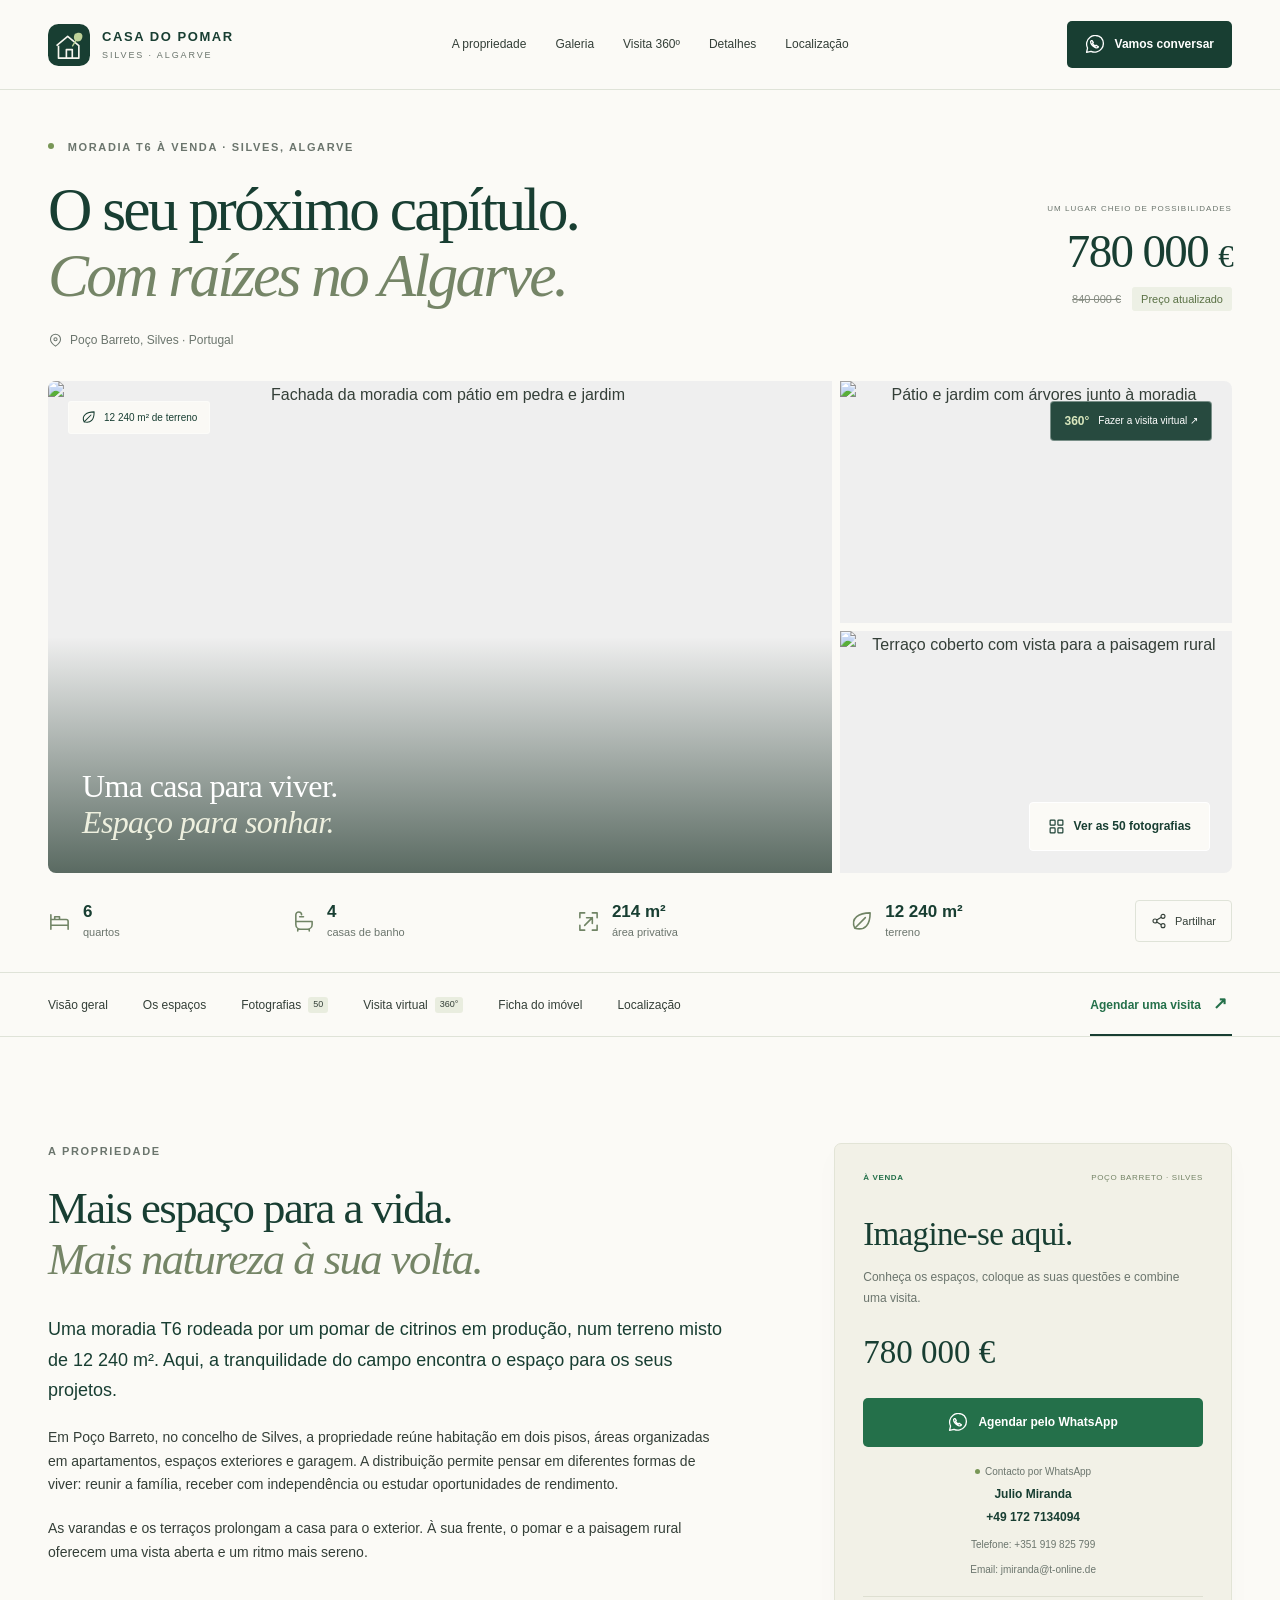
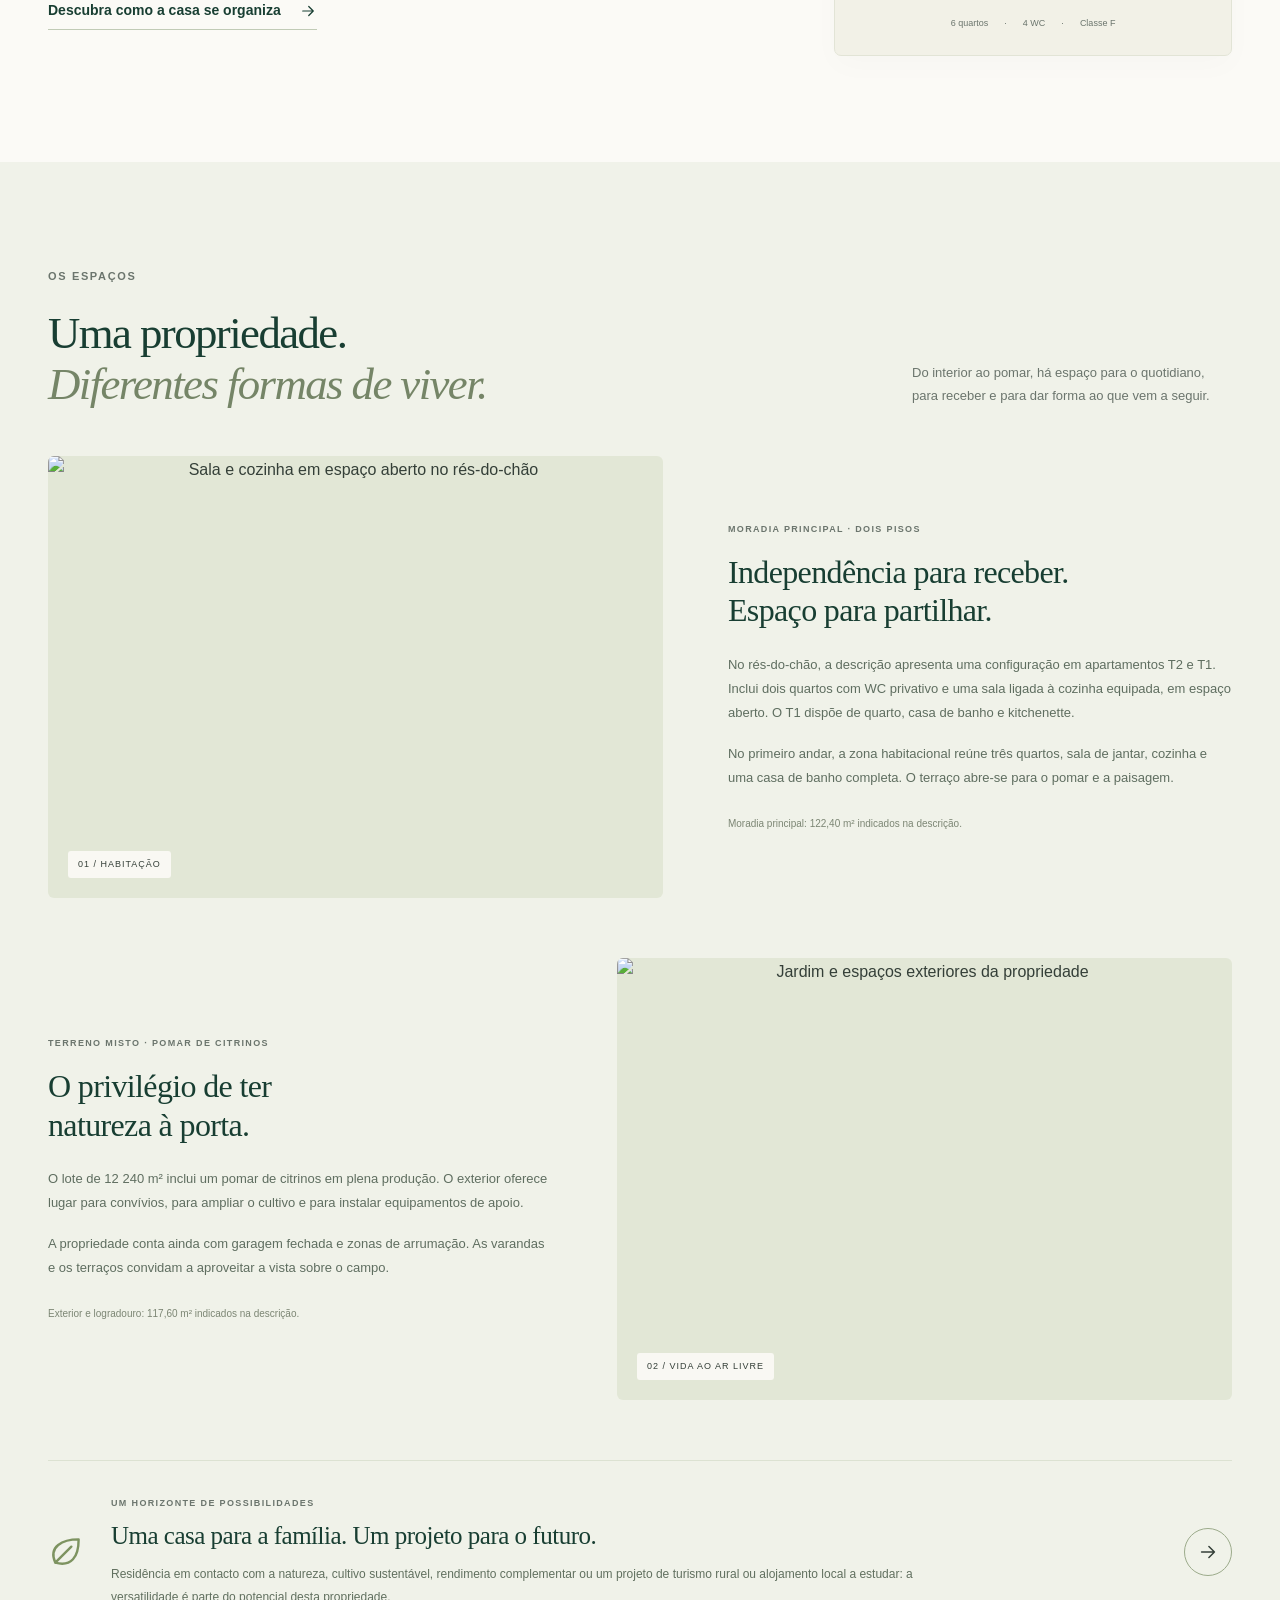
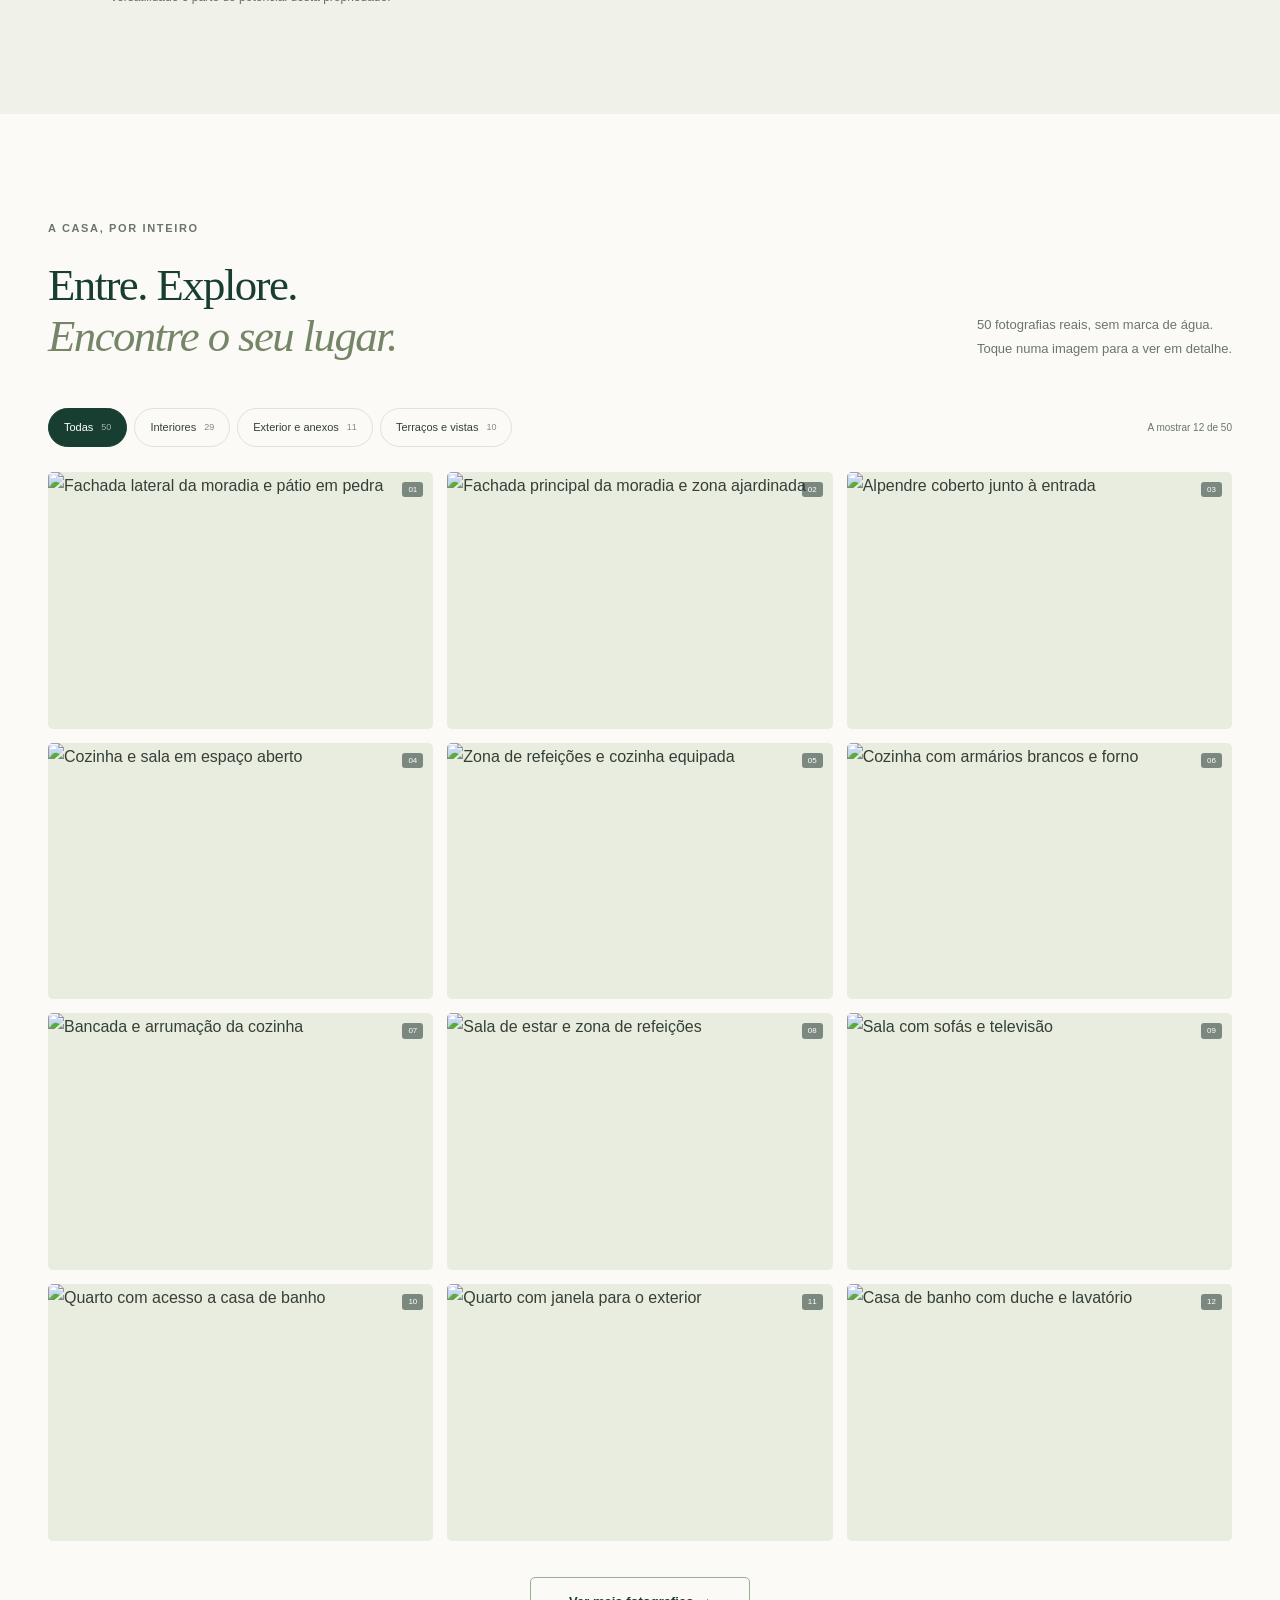
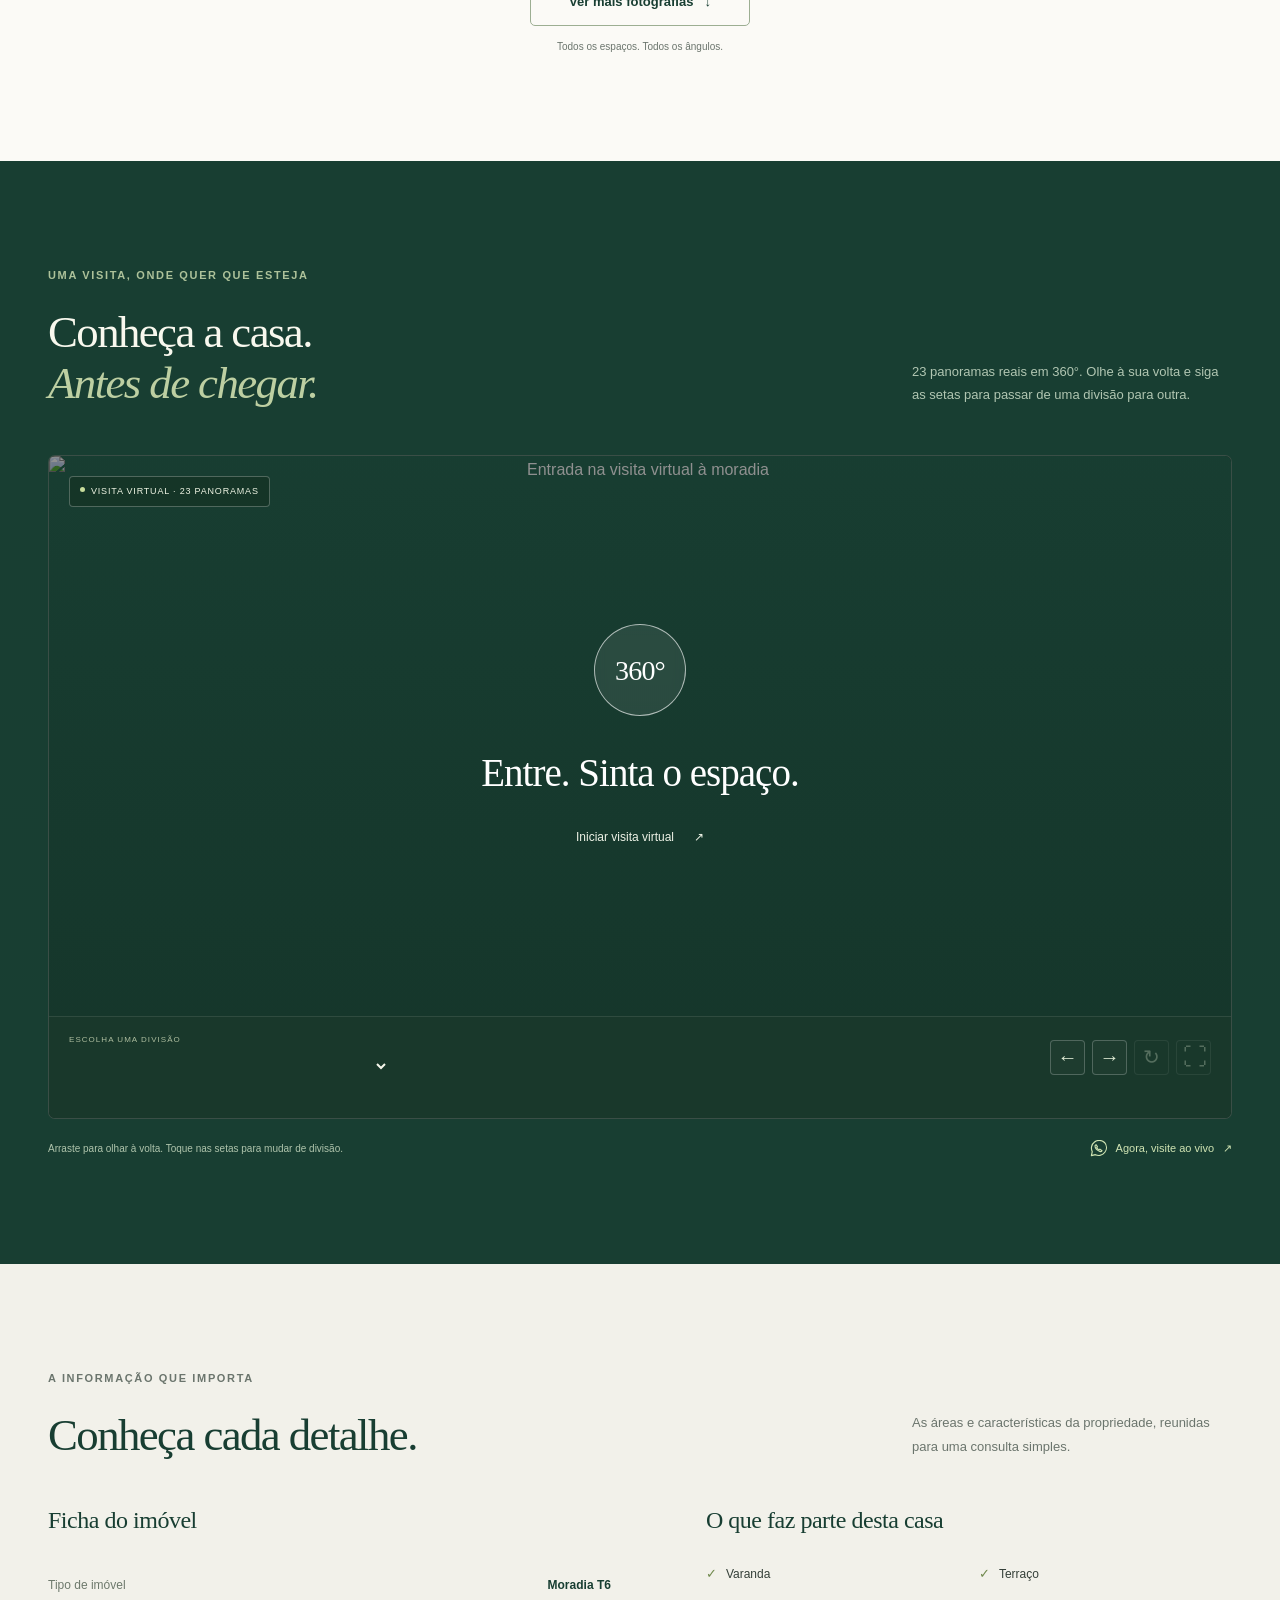
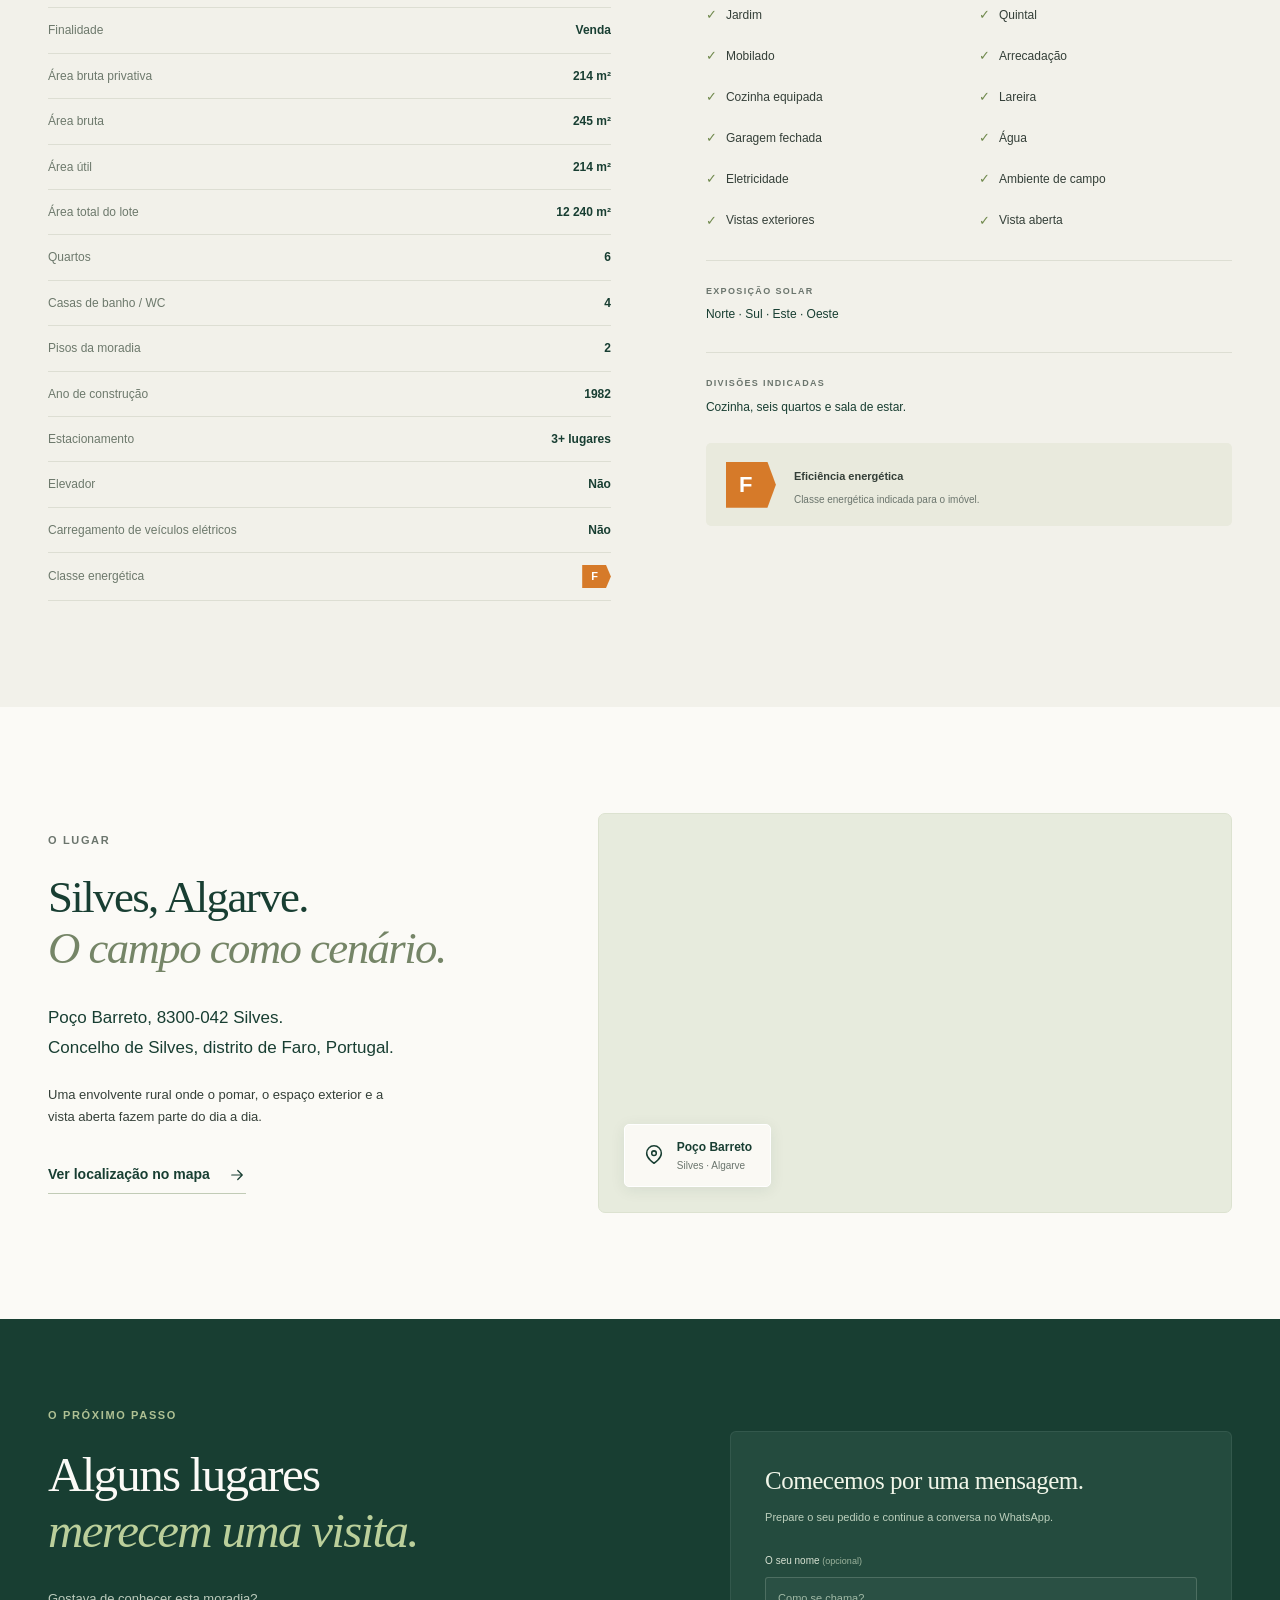
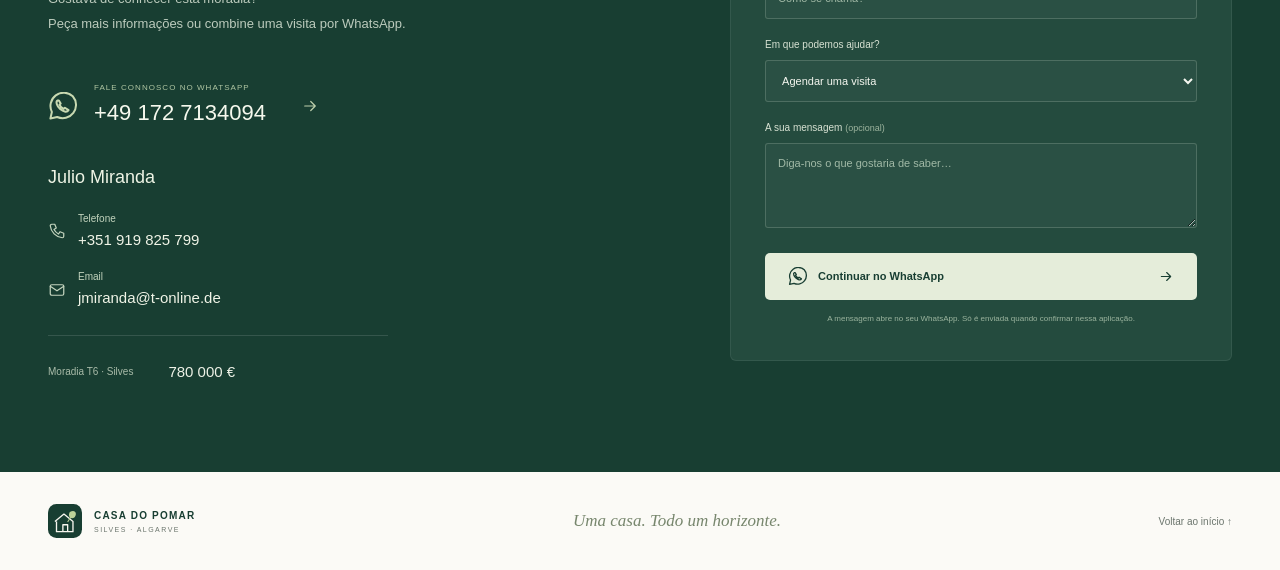
==== commit fcf89725: "Atualizar o preço para 780 000 € com 840 000 € riscado" ====
--- a/index.html
+++ b/index.html
@@ -4,12 +4,12 @@
   <meta charset="utf-8">
   <meta name="viewport" content="width=device-width, initial-scale=1">
   <meta name="theme-color" content="#183e32">
-  <title>Moradia T6 em Silves · Casa do Pomar · 550 000 €</title>
+  <title>Moradia T6 em Silves · Casa do Pomar · 780 000 €</title>
   <meta name="description" content="Conheça esta moradia T6 em Poço Barreto, Silves: 6 quartos, 4 casas de banho, terreno de 12 240 m² e pomar de citrinos. Explore as 50 fotografias e fale por WhatsApp.">
   <meta property="og:type" content="website">
   <meta property="og:locale" content="pt_PT">
   <meta property="og:title" content="Casa do Pomar · Moradia T6 em Silves">
-  <meta property="og:description" content="550 000 € · 6 quartos · 4 casas de banho · terreno de 12 240 m². Um novo capítulo no Algarve.">
+  <meta property="og:description" content="780 000 € · 6 quartos · 4 casas de banho · terreno de 12 240 m². Um novo capítulo no Algarve.">
   <meta property="og:url" content="https://mcgm78.github.io/casa-pomar-silves/">
   <meta property="og:image" content="https://mcgm78.github.io/casa-pomar-silves/images/large/01.webp">
   <meta property="og:image:alt" content="Moradia em Silves com pátio em pedra e jardim">
@@ -25,7 +25,7 @@
   <script src="app.js" defer></script>
   <script src="tour.js" defer></script>
   <script type="application/ld+json">
-  {"@context":"https://schema.org","@type":"RealEstateListing","name":"Moradia T6 em Poço Barreto, Silves","description":"Moradia com 6 quartos, 4 casas de banho, 214 m² de área bruta privativa, 245 m² de área bruta e lote de 12 240 m² com pomar de citrinos.","url":"https://mcgm78.github.io/casa-pomar-silves/","image":"https://mcgm78.github.io/casa-pomar-silves/images/large/01.webp","offers":{"@type":"Offer","price":550000,"priceCurrency":"EUR","itemOffered":{"@type":"House","name":"Moradia T6 em Silves","numberOfBedrooms":6,"numberOfBathroomsTotal":4,"floorSize":{"@type":"QuantitativeValue","value":214,"unitCode":"MTK"},"yearBuilt":1982,"address":{"@type":"PostalAddress","streetAddress":"Poço Barreto","postalCode":"8300-042","addressLocality":"Silves","addressRegion":"Faro","addressCountry":"PT"},"geo":{"@type":"GeoCoordinates","latitude":37.16939654107869,"longitude":-8.38419639275983}}}}
+  {"@context":"https://schema.org","@type":"RealEstateListing","name":"Moradia T6 em Poço Barreto, Silves","description":"Moradia com 6 quartos, 4 casas de banho, 214 m² de área bruta privativa, 245 m² de área bruta e lote de 12 240 m² com pomar de citrinos.","url":"https://mcgm78.github.io/casa-pomar-silves/","image":"https://mcgm78.github.io/casa-pomar-silves/images/large/01.webp","offers":{"@type":"Offer","price":780000,"priceCurrency":"EUR","itemOffered":{"@type":"House","name":"Moradia T6 em Silves","numberOfBedrooms":6,"numberOfBathroomsTotal":4,"floorSize":{"@type":"QuantitativeValue","value":214,"unitCode":"MTK"},"yearBuilt":1982,"address":{"@type":"PostalAddress","streetAddress":"Poço Barreto","postalCode":"8300-042","addressLocality":"Silves","addressRegion":"Faro","addressCountry":"PT"},"geo":{"@type":"GeoCoordinates","latitude":37.16939654107869,"longitude":-8.38419639275983}}}}
   </script>
 </head>
 <body>
@@ -58,7 +58,7 @@
 
   <main id="conteudo">
     <section id="inicio" class="hero wrap">
-      <div class="hero-heading"><div><p class="eyebrow"><span class="status-dot"></span> MORADIA T6 À VENDA · SILVES, ALGARVE</p><h1>O seu próximo capítulo.<br><em>Com raízes no Algarve.</em></h1><p class="hero-address"><svg class="icon"><use href="#i-pin"/></svg>Poço Barreto, Silves · Portugal</p></div><div class="hero-price"><span class="price-label">UM LUGAR CHEIO DE POSSIBILIDADES</span><strong>550 000 <span>€</span></strong><div class="price-history"><s>639 000 €</s><span>Preço atualizado</span></div></div></div>
+      <div class="hero-heading"><div><p class="eyebrow"><span class="status-dot"></span> MORADIA T6 À VENDA · SILVES, ALGARVE</p><h1>O seu próximo capítulo.<br><em>Com raízes no Algarve.</em></h1><p class="hero-address"><svg class="icon"><use href="#i-pin"/></svg>Poço Barreto, Silves · Portugal</p></div><div class="hero-price"><span class="price-label">UM LUGAR CHEIO DE POSSIBILIDADES</span><strong>780 000 <span>€</span></strong><div class="price-history"><s>840 000 €</s><span>Preço atualizado</span></div></div></div>
       <div class="hero-gallery">
         <button class="hero-main photo-trigger" data-photo="1" aria-label="Abrir fotografia da fachada da moradia"><img src="images/large/01.webp" width="1800" height="1200" alt="Fachada da moradia com pátio em pedra e jardim" fetchpriority="high"><span class="photo-legend">Uma casa para viver.<br><em>Espaço para sonhar.</em></span></button>
         <button class="hero-small photo-trigger" data-photo="17" aria-label="Abrir fotografia do jardim"><img src="images/large/17.webp" width="1800" height="1200" alt="Pátio e jardim com árvores junto à moradia"></button>
@@ -76,7 +76,7 @@
 
     <section id="propriedade" class="overview wrap section-space">
       <div class="overview-copy"><p class="eyebrow">A PROPRIEDADE</p><h2>Mais espaço para a vida.<br><em>Mais natureza à sua volta.</em></h2><p class="lead">Uma moradia T6 rodeada por um pomar de citrinos em produção, num terreno misto de 12 240 m². Aqui, a tranquilidade do campo encontra o espaço para os seus projetos.</p><p>Em Poço Barreto, no concelho de Silves, a propriedade reúne habitação em dois pisos, áreas organizadas em apartamentos, espaços exteriores e garagem. A distribuição permite pensar em diferentes formas de viver: reunir a família, receber com independência ou estudar oportunidades de rendimento.</p><p>As varandas e os terraços prolongam a casa para o exterior. À sua frente, o pomar e a paisagem rural oferecem uma vista aberta e um ritmo mais sereno.</p><a class="text-link" href="#espacos">Descubra como a casa se organiza <svg class="icon"><use href="#i-arrow"/></svg></a></div>
-      <aside class="visit-card"><div class="card-topline"><span>À VENDA</span><span>POÇO BARRETO · SILVES</span></div><h3>Imagine-se aqui.</h3><p>Conheça os espaços, coloque as suas questões e combine uma visita.</p><strong class="visit-price">550 000 €</strong><a class="btn btn-green" data-whatsapp data-intent="Gostaria de agendar uma visita à moradia T6 em Poço Barreto, Silves." href="https://wa.me/491727134094" target="_blank" rel="noopener noreferrer"><svg class="icon"><use href="#i-whatsapp"/></svg>Agendar pelo WhatsApp</a><div class="contact-caption"><span class="online-dot"></span>Contacto por WhatsApp <span data-contact-name>Julio Miranda</span></div><a data-whatsapp class="contact-number" href="https://wa.me/491727134094" target="_blank" rel="noopener noreferrer" data-phone-display>+49 172 7134094</a><a class="card-telephone" data-telephone href="tel:+351919825799">Telefone: <span data-telephone-display>+351 919 825 799</span></a><a class="card-telephone card-email" data-email href="mailto:jmiranda@t-online.de">Email: <span data-email-display>jmiranda@t-online.de</span></a><div class="mini-features"><span>6 quartos</span><span>4 WC</span><span>Classe F</span></div></aside>
+      <aside class="visit-card"><div class="card-topline"><span>À VENDA</span><span>POÇO BARRETO · SILVES</span></div><h3>Imagine-se aqui.</h3><p>Conheça os espaços, coloque as suas questões e combine uma visita.</p><strong class="visit-price">780 000 €</strong><a class="btn btn-green" data-whatsapp data-intent="Gostaria de agendar uma visita à moradia T6 em Poço Barreto, Silves." href="https://wa.me/491727134094" target="_blank" rel="noopener noreferrer"><svg class="icon"><use href="#i-whatsapp"/></svg>Agendar pelo WhatsApp</a><div class="contact-caption"><span class="online-dot"></span>Contacto por WhatsApp <span data-contact-name>Julio Miranda</span></div><a data-whatsapp class="contact-number" href="https://wa.me/491727134094" target="_blank" rel="noopener noreferrer" data-phone-display>+49 172 7134094</a><a class="card-telephone" data-telephone href="tel:+351919825799">Telefone: <span data-telephone-display>+351 919 825 799</span></a><a class="card-telephone card-email" data-email href="mailto:jmiranda@t-online.de">Email: <span data-email-display>jmiranda@t-online.de</span></a><div class="mini-features"><span>6 quartos</span><span>4 WC</span><span>Classe F</span></div></aside>
     </section>
 
     <section id="espacos" class="spaces section-space"><div class="wrap"><div class="section-heading"><div><p class="eyebrow">OS ESPAÇOS</p><h2>Uma propriedade.<br><em>Diferentes formas de viver.</em></h2></div><p>Do interior ao pomar, há espaço para o quotidiano, para receber e para dar forma ao que vem a seguir.</p></div>
@@ -93,11 +93,11 @@
 
     <section id="localizacao" class="location wrap section-space"><div class="location-copy"><p class="eyebrow">O LUGAR</p><h2>Silves, Algarve.<br><em>O campo como cenário.</em></h2><p class="lead">Poço Barreto, 8300-042 Silves.<br>Concelho de Silves, distrito de Faro, Portugal.</p><p>Uma envolvente rural onde o pomar, o espaço exterior e a vista aberta fazem parte do dia a dia.</p><a class="text-link" href="https://www.google.com/maps/search/?api=1&amp;query=37.16939654107869%2C-8.38419639275983" target="_blank" rel="noopener noreferrer">Ver localização no mapa <svg class="icon"><use href="#i-arrow"/></svg></a></div><div class="map-frame"><iframe title="Localização da moradia em Poço Barreto, Silves" loading="lazy" referrerpolicy="no-referrer" src="https://www.openstreetmap.org/export/embed.html?bbox=-8.4042%2C37.1574%2C-8.3642%2C37.1814&amp;layer=mapnik&amp;marker=37.16939654107869%2C-8.38419639275983"></iframe><div class="map-label"><svg class="icon"><use href="#i-pin"/></svg><span><strong>Poço Barreto</strong>Silves · Algarve</span></div></div></section>
 
-    <section id="contacto" class="contact-section"><div class="wrap contact-layout"><div class="contact-copy"><p class="eyebrow">O PRÓXIMO PASSO</p><h2>Alguns lugares<br><em>merecem uma visita.</em></h2><p>Gostava de conhecer esta moradia?<br>Peça mais informações ou combine uma visita por WhatsApp.</p><a class="whatsapp-large" data-whatsapp href="https://wa.me/491727134094" target="_blank" rel="noopener noreferrer"><svg class="icon"><use href="#i-whatsapp"/></svg><span><small>FALE CONNOSCO NO WHATSAPP</small><strong data-phone-display>+49 172 7134094</strong></span><svg class="icon"><use href="#i-arrow"/></svg></a><p class="contact-name" data-contact-name>Julio Miranda</p><a class="telephone-link" data-telephone href="tel:+351919825799"><svg class="icon"><use href="#i-phone"/></svg><span>Telefone <strong data-telephone-display>+351 919 825 799</strong></span></a><a class="telephone-link email-link" data-email href="mailto:jmiranda@t-online.de"><svg class="icon"><use href="#i-mail"/></svg><span>Email <strong data-email-display>jmiranda@t-online.de</strong></span></a><div class="contact-property-summary"><span>Moradia T6 · Silves</span><strong>550 000 €</strong></div></div><form id="contact-form" class="contact-form"><h3>Comecemos por uma mensagem.</h3><p>Prepare o seu pedido e continue a conversa no WhatsApp.</p><label for="visitor-name">O seu nome <span>(opcional)</span></label><input id="visitor-name" name="name" autocomplete="name" maxlength="100" placeholder="Como se chama?"><label for="visitor-interest">Em que podemos ajudar?</label><select id="visitor-interest" name="interest"><option value="Gostaria de agendar uma visita">Agendar uma visita</option><option value="Gostaria de receber mais informações">Receber mais informações</option><option value="Gostaria de esclarecer uma questão">Esclarecer uma questão</option></select><label for="visitor-message">A sua mensagem <span>(opcional)</span></label><textarea id="visitor-message" name="message" rows="3" maxlength="2000" placeholder="Diga-nos o que gostaria de saber…"></textarea><button type="submit" class="btn btn-light"><svg class="icon"><use href="#i-whatsapp"/></svg>Continuar no WhatsApp<svg class="icon"><use href="#i-arrow"/></svg></button><small class="form-note">A mensagem abre no seu WhatsApp. Só é enviada quando confirmar nessa aplicação.</small></form></div></section>
+    <section id="contacto" class="contact-section"><div class="wrap contact-layout"><div class="contact-copy"><p class="eyebrow">O PRÓXIMO PASSO</p><h2>Alguns lugares<br><em>merecem uma visita.</em></h2><p>Gostava de conhecer esta moradia?<br>Peça mais informações ou combine uma visita por WhatsApp.</p><a class="whatsapp-large" data-whatsapp href="https://wa.me/491727134094" target="_blank" rel="noopener noreferrer"><svg class="icon"><use href="#i-whatsapp"/></svg><span><small>FALE CONNOSCO NO WHATSAPP</small><strong data-phone-display>+49 172 7134094</strong></span><svg class="icon"><use href="#i-arrow"/></svg></a><p class="contact-name" data-contact-name>Julio Miranda</p><a class="telephone-link" data-telephone href="tel:+351919825799"><svg class="icon"><use href="#i-phone"/></svg><span>Telefone <strong data-telephone-display>+351 919 825 799</strong></span></a><a class="telephone-link email-link" data-email href="mailto:jmiranda@t-online.de"><svg class="icon"><use href="#i-mail"/></svg><span>Email <strong data-email-display>jmiranda@t-online.de</strong></span></a><div class="contact-property-summary"><span>Moradia T6 · Silves</span><strong>780 000 €</strong></div></div><form id="contact-form" class="contact-form"><h3>Comecemos por uma mensagem.</h3><p>Prepare o seu pedido e continue a conversa no WhatsApp.</p><label for="visitor-name">O seu nome <span>(opcional)</span></label><input id="visitor-name" name="name" autocomplete="name" maxlength="100" placeholder="Como se chama?"><label for="visitor-interest">Em que podemos ajudar?</label><select id="visitor-interest" name="interest"><option value="Gostaria de agendar uma visita">Agendar uma visita</option><option value="Gostaria de receber mais informações">Receber mais informações</option><option value="Gostaria de esclarecer uma questão">Esclarecer uma questão</option></select><label for="visitor-message">A sua mensagem <span>(opcional)</span></label><textarea id="visitor-message" name="message" rows="3" maxlength="2000" placeholder="Diga-nos o que gostaria de saber…"></textarea><button type="submit" class="btn btn-light"><svg class="icon"><use href="#i-whatsapp"/></svg>Continuar no WhatsApp<svg class="icon"><use href="#i-arrow"/></svg></button><small class="form-note">A mensagem abre no seu WhatsApp. Só é enviada quando confirmar nessa aplicação.</small></form></div></section>
   </main>
 
   <footer class="site-footer wrap"><a class="brand" href="#inicio"><img src="favicon.svg" width="36" height="36" alt=""><span>CASA DO POMAR<small>SILVES · ALGARVE</small></span></a><p>Uma casa. Todo um horizonte.</p><a href="#inicio">Voltar ao início ↑</a></footer>
-  <div class="mobile-cta"><div><strong>550 000 €</strong><span>Moradia T6 · Silves</span></div><a class="btn btn-green" data-whatsapp data-intent="Gostaria de agendar uma visita à moradia T6 em Poço Barreto, Silves." href="https://wa.me/491727134094" target="_blank" rel="noopener noreferrer"><svg class="icon"><use href="#i-whatsapp"/></svg>Agendar visita</a></div>
+  <div class="mobile-cta"><div><strong>780 000 €</strong><span>Moradia T6 · Silves</span></div><a class="btn btn-green" data-whatsapp data-intent="Gostaria de agendar uma visita à moradia T6 em Poço Barreto, Silves." href="https://wa.me/491727134094" target="_blank" rel="noopener noreferrer"><svg class="icon"><use href="#i-whatsapp"/></svg>Agendar visita</a></div>
   <div class="toast" id="toast" role="status" aria-live="polite"></div>
 
   <dialog id="photo-dialog" class="photo-dialog" aria-label="Galeria de fotografias da moradia"><div class="lightbox-shell"><header class="lightbox-header"><div><strong>Casa do Pomar</strong><span id="lightbox-count">1 / 50</span></div><div class="lightbox-actions"><a id="photo-download" class="icon-button" href="images/original/01.jpg" download="Casa_Silves_01.jpg" aria-label="Descarregar fotografia original"><svg class="icon"><use href="#i-download"/></svg></a><button id="close-lightbox" class="icon-button" aria-label="Fechar galeria"><svg class="icon"><use href="#i-close"/></svg></button></div></header><div class="lightbox-stage"><button id="previous-photo" class="icon-button lightbox-nav previous" aria-label="Fotografia anterior"><svg class="icon"><use href="#i-chevron"/></svg></button><img id="lightbox-image" alt="" width="1800" height="1200"><button id="next-photo" class="icon-button lightbox-nav next" aria-label="Fotografia seguinte"><svg class="icon"><use href="#i-chevron"/></svg></button></div><div class="lightbox-bottom"><p id="lightbox-caption"></p><a id="ask-about-photo" class="lightbox-whatsapp" href="https://wa.me/491727134094" target="_blank" rel="noopener noreferrer"><svg class="icon"><use href="#i-whatsapp"/></svg>Saber mais</a></div><div id="lightbox-thumbs" class="lightbox-thumbs" aria-label="Escolher fotografia"></div></div></dialog>
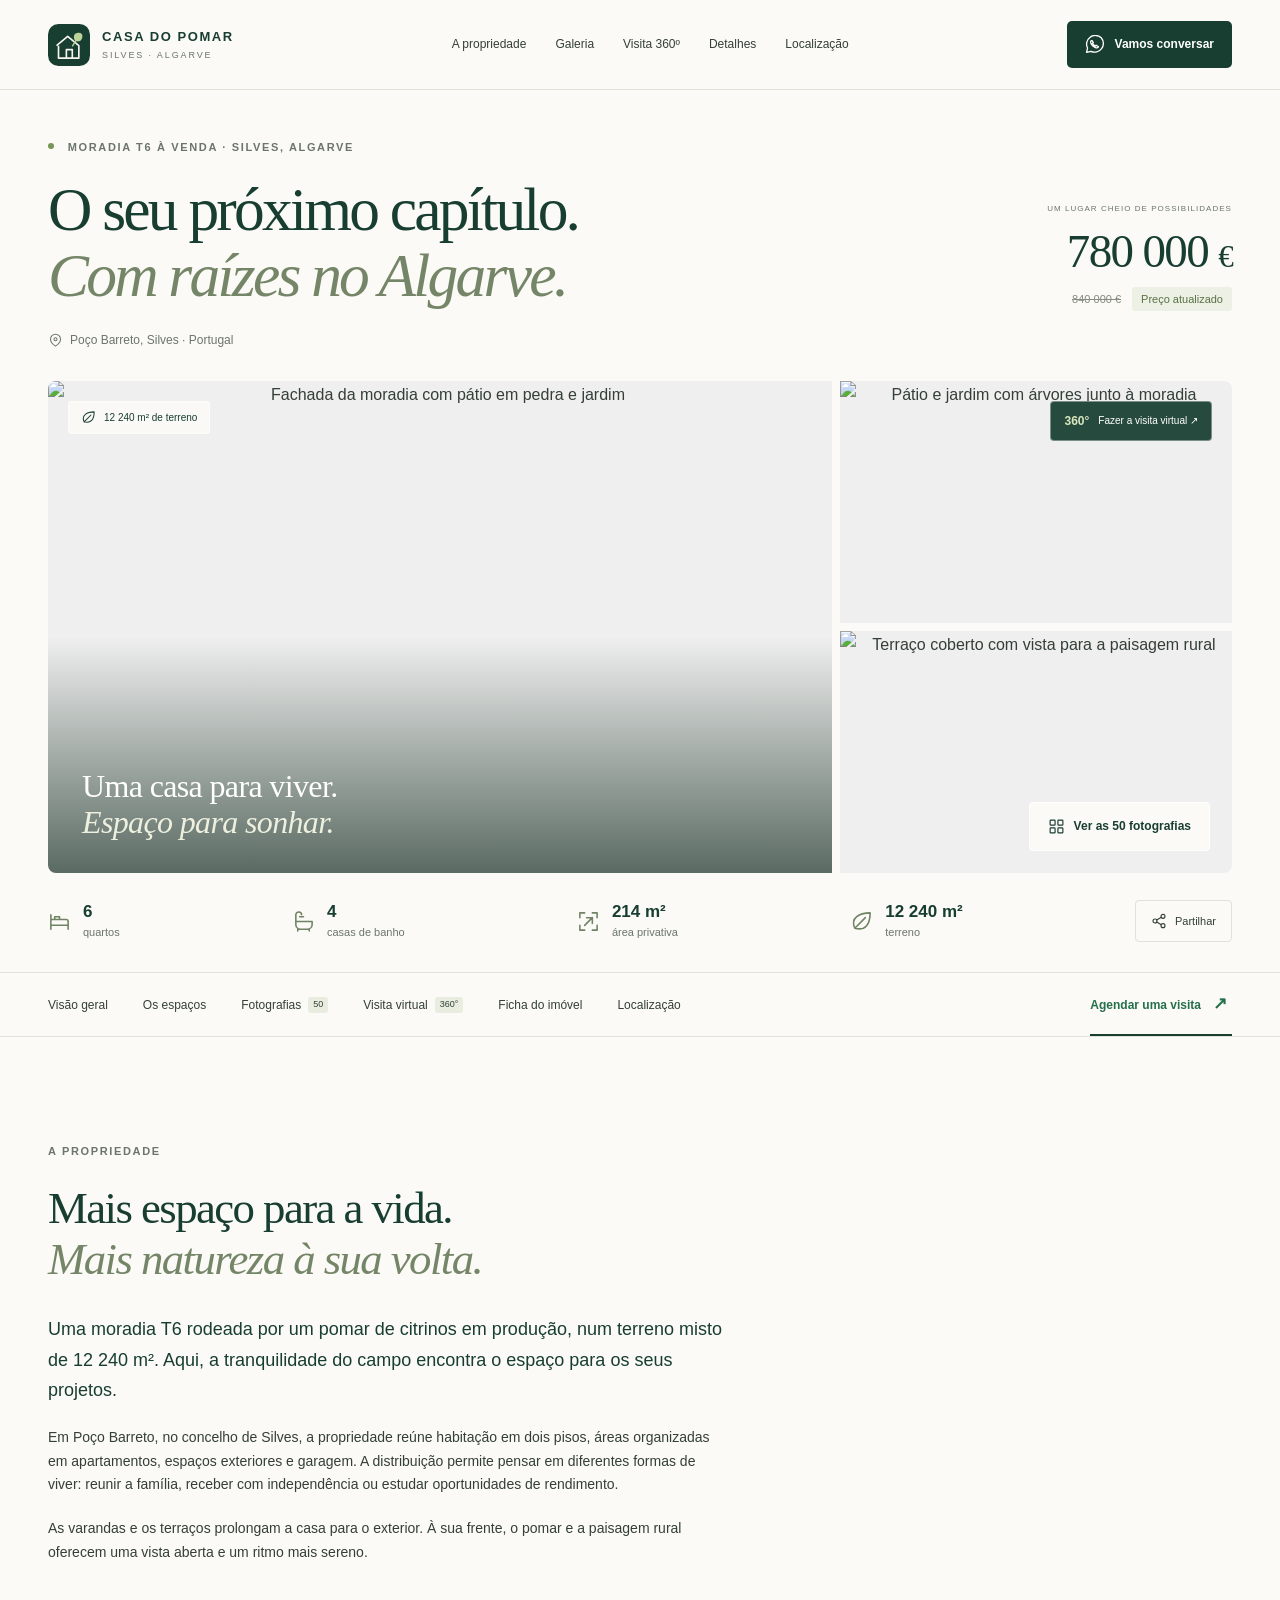
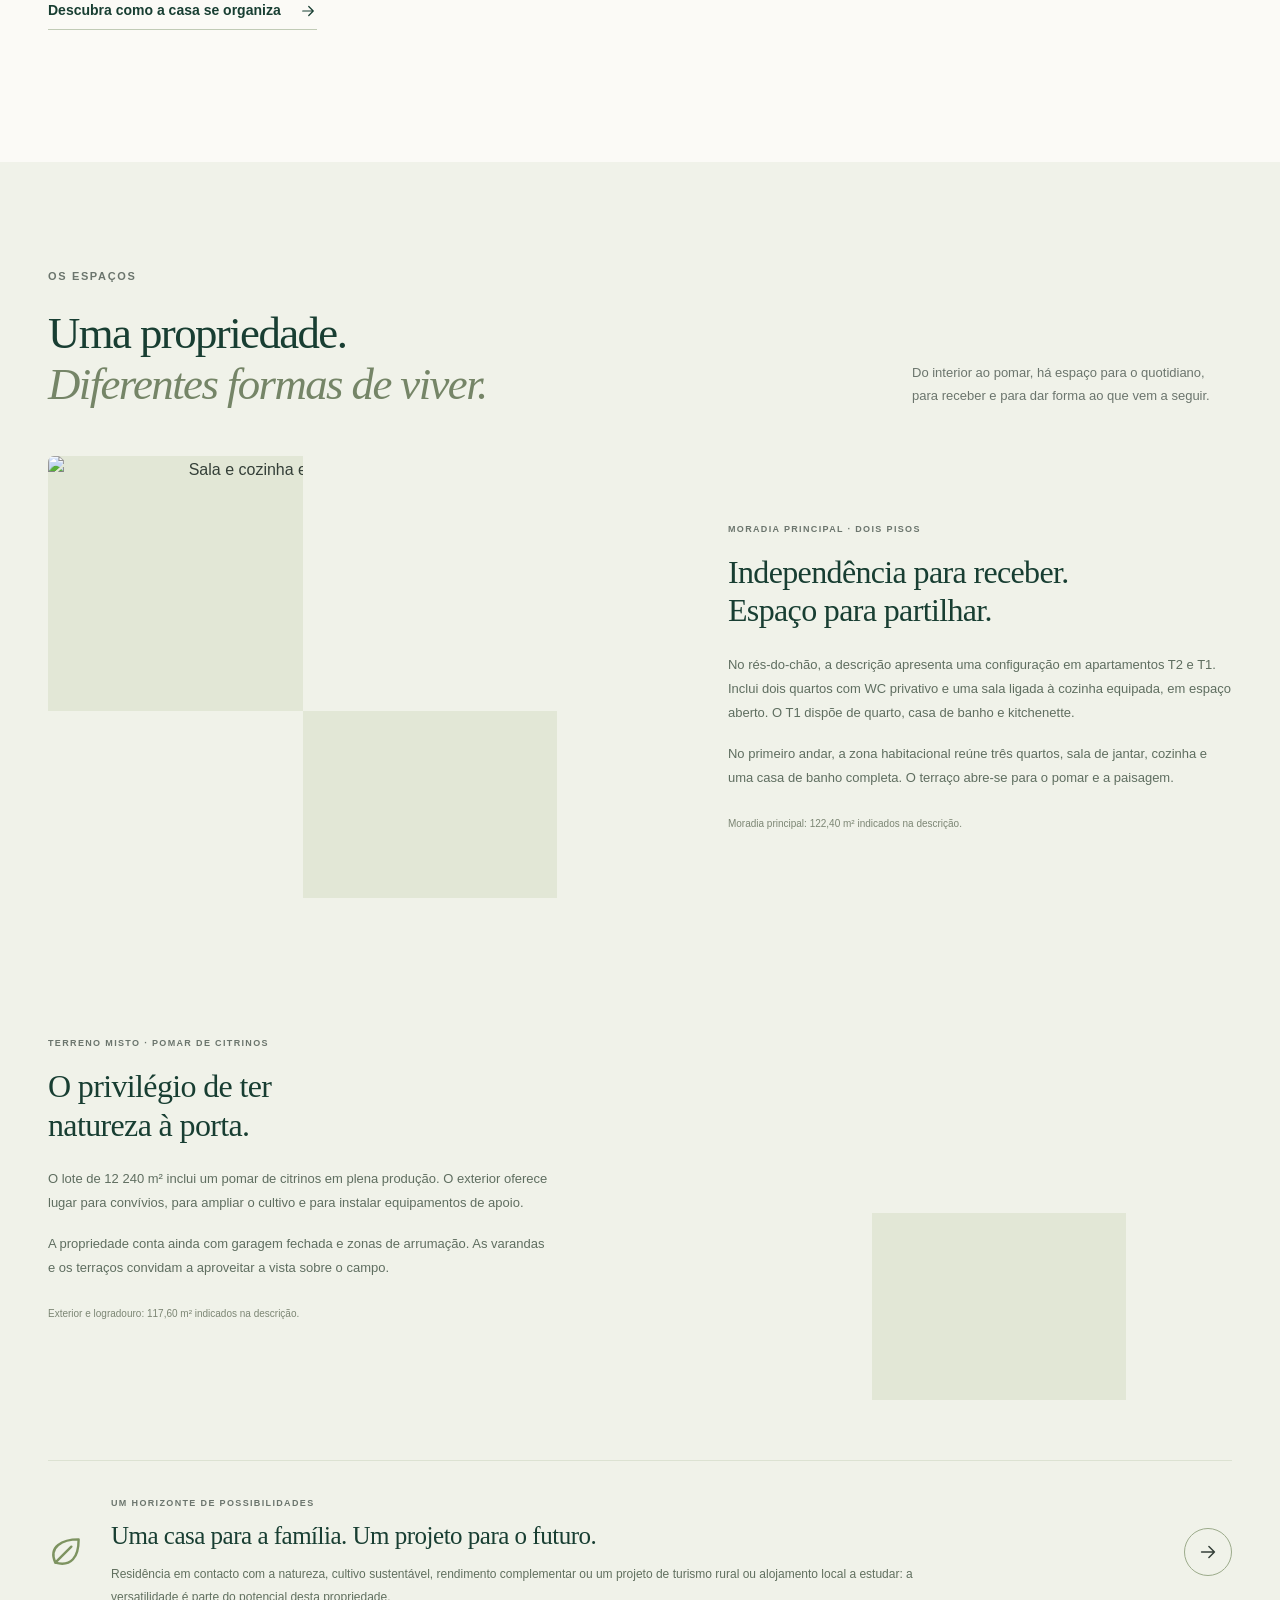
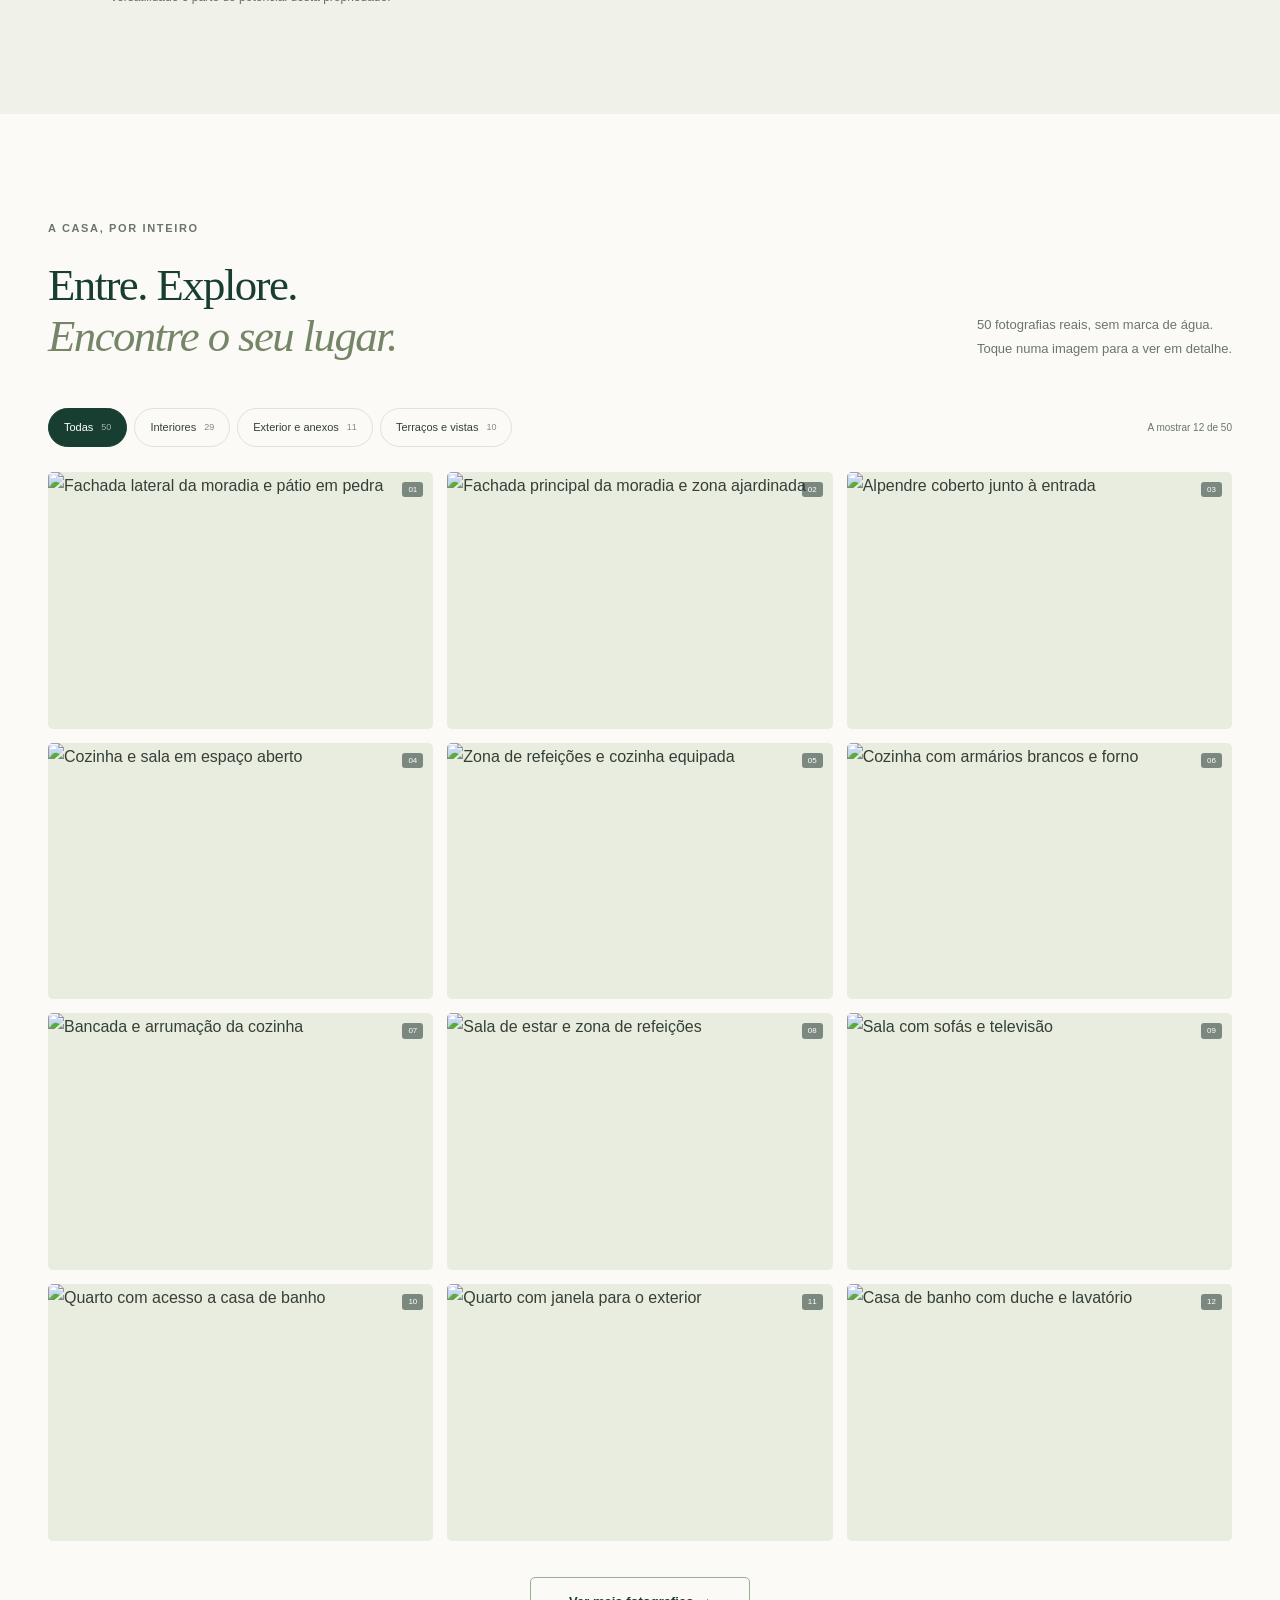
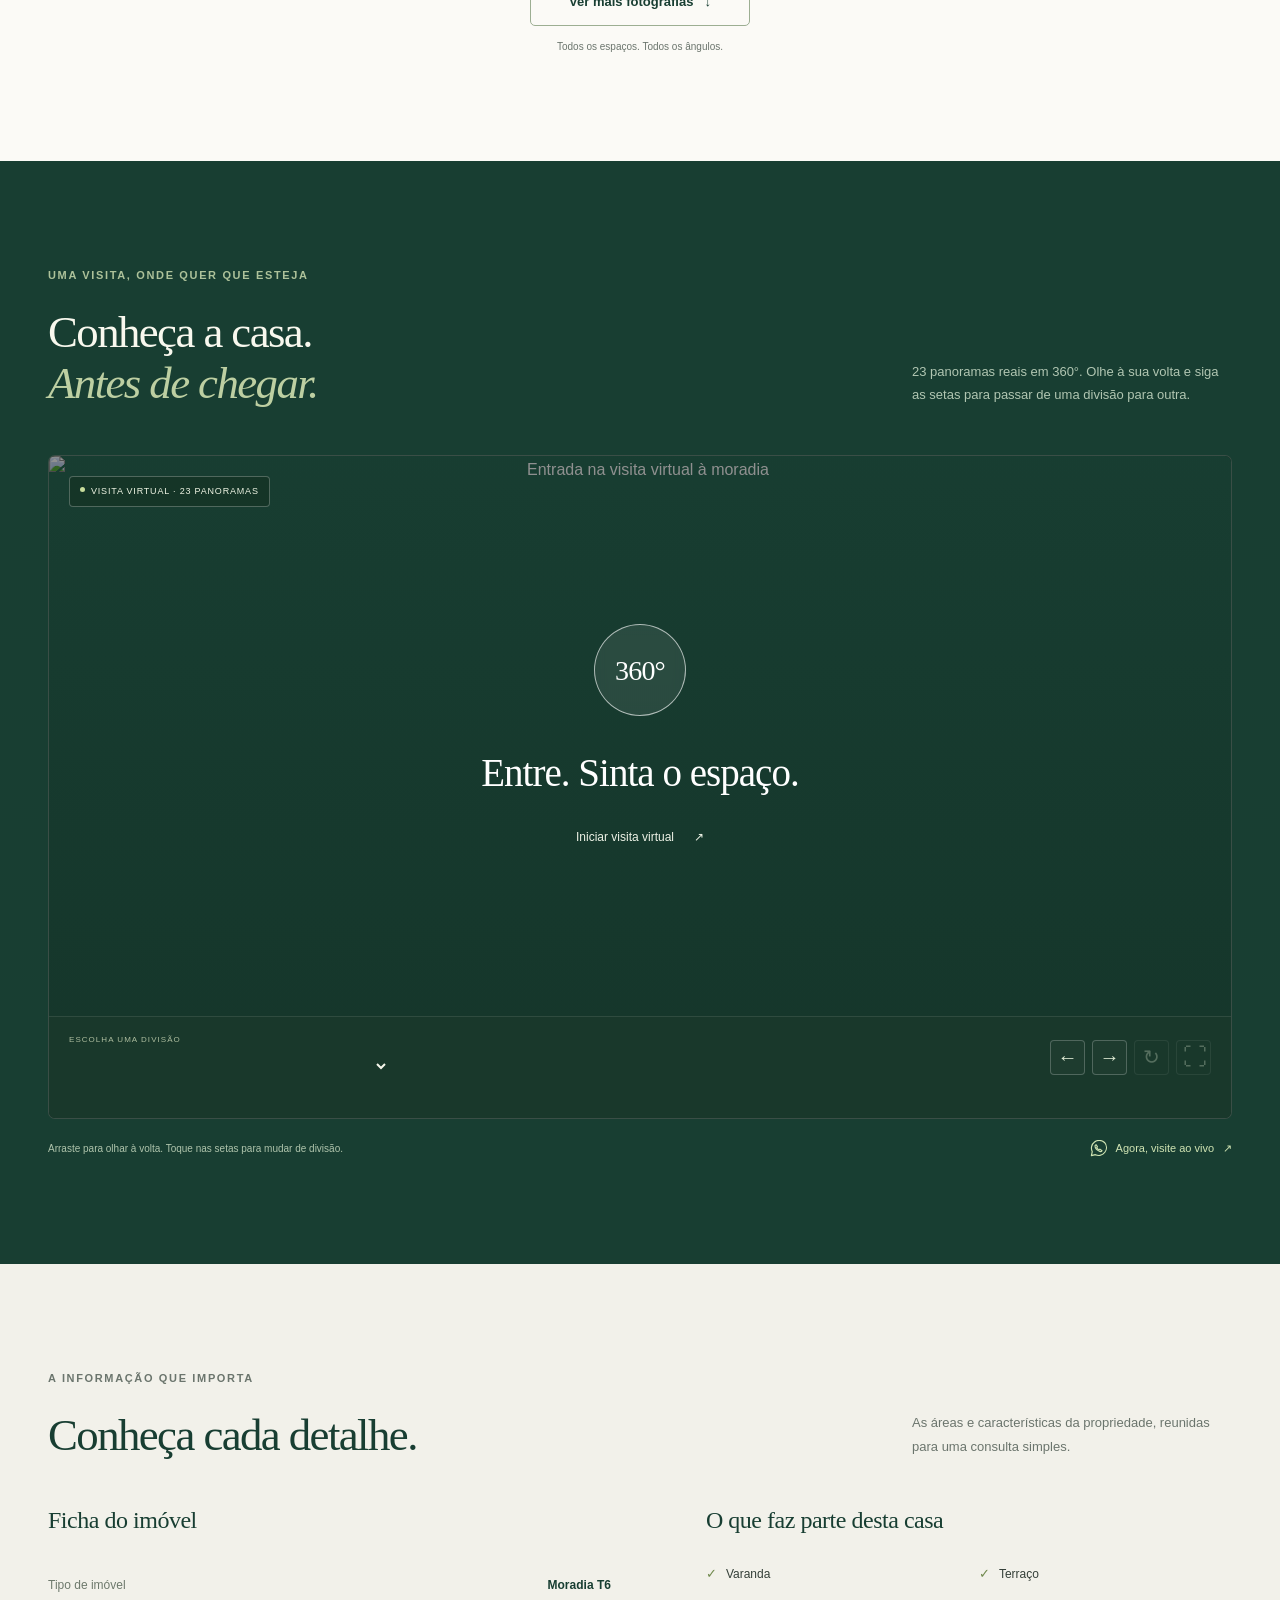
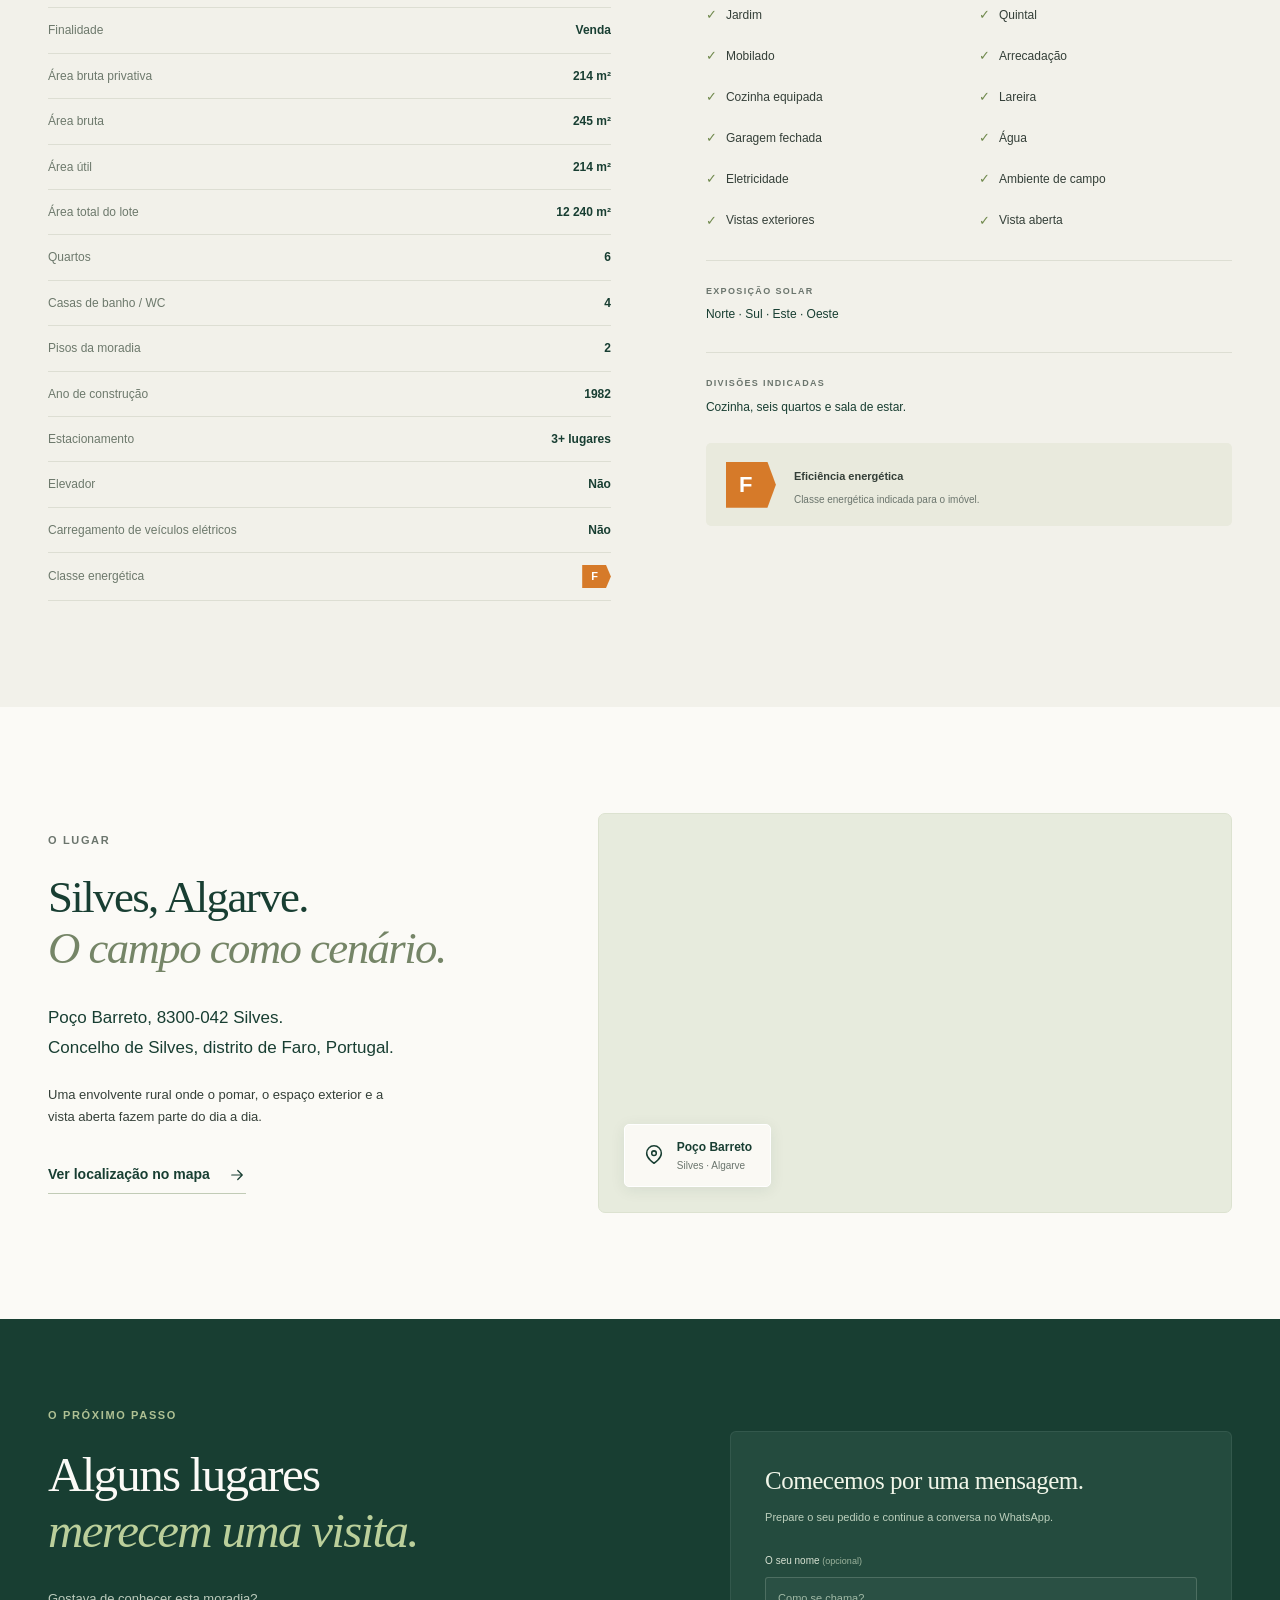
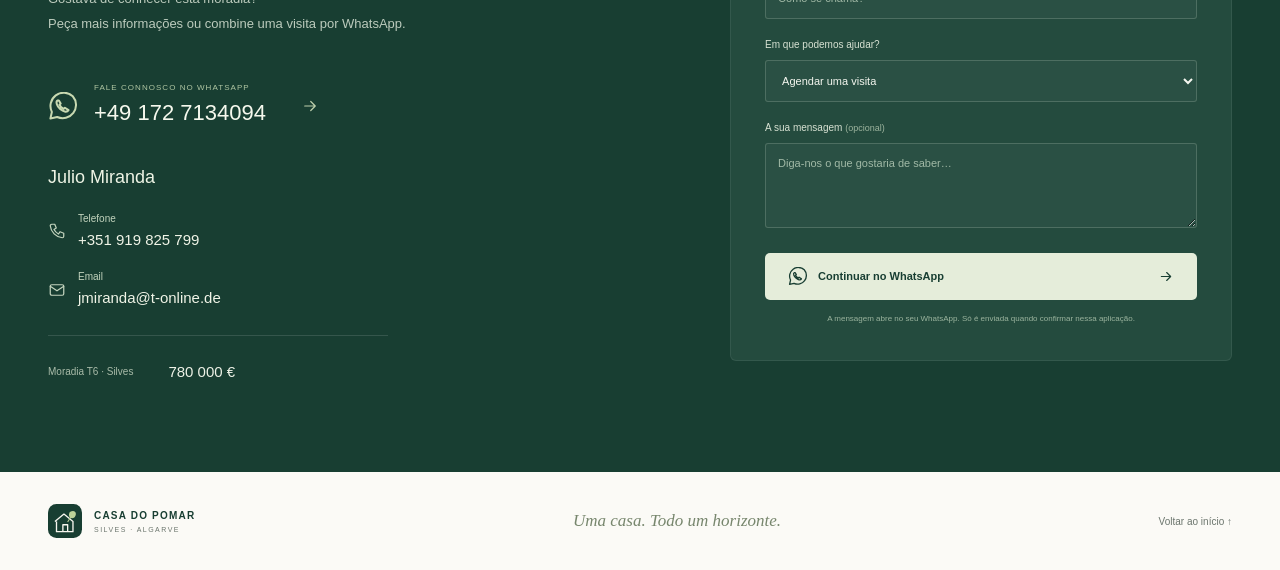
==== commit 7e06814e: "Retirar download e dificultar a cópia casual das fotografias" ====
--- a/index.html
+++ b/index.html
@@ -4,11 +4,14 @@
   <meta charset="utf-8">
   <meta name="viewport" content="width=device-width, initial-scale=1">
   <meta name="theme-color" content="#183e32">
-  <title>Moradia T6 em Silves · Casa do Pomar · 780 000 €</title>
-  <meta name="description" content="Conheça esta moradia T6 em Poço Barreto, Silves: 6 quartos, 4 casas de banho, terreno de 12 240 m² e pomar de citrinos. Explore as 50 fotografias e fale por WhatsApp.">
+  <title>Moradia T6 à venda em Silves, Algarve · 780 000 €</title>
+  <meta name="description" content="Moradia T6 à venda em Poço Barreto, Silves, Algarve. 6 quartos, 4 WC e terreno de 12 240 m² com pomar. 780 000 €. Veja 50 fotos e visita virtual 360°.">
+  <meta name="robots" content="index,follow,max-image-preview:large">
+  <meta name="google-site-verification" content="LxzHhCIYGyEsnw28FrGELato6xuQzZwuAzLtgcN1FXM" />
+  <meta name="msvalidate.01" content="7925A3E9D7D4F7ED6C4C4E2D8E319606" />
   <meta property="og:type" content="website">
   <meta property="og:locale" content="pt_PT">
-  <meta property="og:title" content="Casa do Pomar · Moradia T6 em Silves">
+  <meta property="og:title" content="Moradia T6 à venda em Silves · Casa do Pomar">
   <meta property="og:description" content="780 000 € · 6 quartos · 4 casas de banho · terreno de 12 240 m². Um novo capítulo no Algarve.">
   <meta property="og:url" content="https://mcgm78.github.io/casa-pomar-silves/">
   <meta property="og:image" content="https://mcgm78.github.io/casa-pomar-silves/images/large/01.webp">
@@ -42,7 +45,6 @@
     <symbol id="i-area" viewBox="0 0 24 24"><path d="M8 3H3v5m13-5h5v5M3 16v5h5m13-5v5h-5M8 16l8-8M10 8h6v6"/></symbol>
     <symbol id="i-check" viewBox="0 0 24 24"><path d="m5 12 4 4L19 6"/></symbol>
     <symbol id="i-share" viewBox="0 0 24 24"><circle cx="18" cy="5" r="3"/><circle cx="6" cy="12" r="3"/><circle cx="18" cy="19" r="3"/><path d="m8.5 10.5 7-4m-7 7 7 4"/></symbol>
-    <symbol id="i-download" viewBox="0 0 24 24"><path d="M12 3v12m-5-5 5 5 5-5M4 17v4h16v-4"/></symbol>
     <symbol id="i-mail" viewBox="0 0 24 24"><rect x="3" y="5" width="18" height="14" rx="2"/><path d="m3 7 9 6 9-6"/></symbol>
     <symbol id="i-phone" viewBox="0 0 24 24"><path d="M5 3h4l2 5-3 2a16 16 0 0 0 6 6l2-3 5 2v4a2 2 0 0 1-2 2A18 18 0 0 1 3 5a2 2 0 0 1 2-2Z"/></symbol>
     <symbol id="i-whatsapp" viewBox="0 0 24 24"><path d="M20.5 3.5a11 11 0 0 0-17.3 13L2 22l5.6-1.3A11 11 0 0 0 20.5 3.5Z"/><path d="M8 7c-2 1-.5 5 2 7s5.5 3.5 7 1l-3-2-1 1c-2-1-3-2-3.5-3.5l1-1L9 7Z"/></symbol>
@@ -100,6 +102,6 @@
   <div class="mobile-cta"><div><strong>780 000 €</strong><span>Moradia T6 · Silves</span></div><a class="btn btn-green" data-whatsapp data-intent="Gostaria de agendar uma visita à moradia T6 em Poço Barreto, Silves." href="https://wa.me/491727134094" target="_blank" rel="noopener noreferrer"><svg class="icon"><use href="#i-whatsapp"/></svg>Agendar visita</a></div>
   <div class="toast" id="toast" role="status" aria-live="polite"></div>
 
-  <dialog id="photo-dialog" class="photo-dialog" aria-label="Galeria de fotografias da moradia"><div class="lightbox-shell"><header class="lightbox-header"><div><strong>Casa do Pomar</strong><span id="lightbox-count">1 / 50</span></div><div class="lightbox-actions"><a id="photo-download" class="icon-button" href="images/original/01.jpg" download="Casa_Silves_01.jpg" aria-label="Descarregar fotografia original"><svg class="icon"><use href="#i-download"/></svg></a><button id="close-lightbox" class="icon-button" aria-label="Fechar galeria"><svg class="icon"><use href="#i-close"/></svg></button></div></header><div class="lightbox-stage"><button id="previous-photo" class="icon-button lightbox-nav previous" aria-label="Fotografia anterior"><svg class="icon"><use href="#i-chevron"/></svg></button><img id="lightbox-image" alt="" width="1800" height="1200"><button id="next-photo" class="icon-button lightbox-nav next" aria-label="Fotografia seguinte"><svg class="icon"><use href="#i-chevron"/></svg></button></div><div class="lightbox-bottom"><p id="lightbox-caption"></p><a id="ask-about-photo" class="lightbox-whatsapp" href="https://wa.me/491727134094" target="_blank" rel="noopener noreferrer"><svg class="icon"><use href="#i-whatsapp"/></svg>Saber mais</a></div><div id="lightbox-thumbs" class="lightbox-thumbs" aria-label="Escolher fotografia"></div></div></dialog>
+  <dialog id="photo-dialog" class="photo-dialog" aria-label="Galeria de fotografias da moradia"><div class="lightbox-shell"><header class="lightbox-header"><div><strong>Casa do Pomar</strong><span id="lightbox-count">1 / 50</span></div><div class="lightbox-actions"><button id="close-lightbox" class="icon-button" aria-label="Fechar galeria"><svg class="icon"><use href="#i-close"/></svg></button></div></header><div class="lightbox-stage"><button id="previous-photo" class="icon-button lightbox-nav previous" aria-label="Fotografia anterior"><svg class="icon"><use href="#i-chevron"/></svg></button><img id="lightbox-image" alt="" width="1800" height="1200"><button id="next-photo" class="icon-button lightbox-nav next" aria-label="Fotografia seguinte"><svg class="icon"><use href="#i-chevron"/></svg></button></div><div class="lightbox-bottom"><p id="lightbox-caption"></p><a id="ask-about-photo" class="lightbox-whatsapp" href="https://wa.me/491727134094" target="_blank" rel="noopener noreferrer"><svg class="icon"><use href="#i-whatsapp"/></svg>Saber mais</a></div><div id="lightbox-thumbs" class="lightbox-thumbs" aria-label="Escolher fotografia"></div></div></dialog>
 </body>
 </html>
--- a/styles.css
+++ b/styles.css
@@ -15,3 +15,6 @@
 .contact-caption [data-contact-name]{display:block;color:var(--ink);font-size:12px;font-weight:600;margin-top:4px}.card-telephone{display:block;text-align:center;font-size:10px;color:var(--muted);margin-top:8px}.card-telephone:hover{color:var(--ink)}.contact-copy .contact-name{font-size:18px!important;color:#eef4e5!important;margin:4px 0 8px}.telephone-link{display:flex;align-items:center;gap:12px;width:max-content;max-width:100%;padding:8px 0;color:#c3d4be;font-size:10px}.telephone-link .icon{width:18px;height:18px}.telephone-link strong{display:block;font-size:15px;font-weight:400;color:#f0f4e7}.telephone-link:hover strong{text-decoration:underline}
 [hidden]{display:none!important}
 @media(prefers-reduced-motion:reduce){html{scroll-behavior:auto}*,*:before,*:after{transition:none!important;animation:none!important}.btn:hover{transform:none}}
+
+/* Discourage dragging and long-press saving of property photographs. */
+.hero-gallery img,.gallery-item img,#lightbox-image,.lightbox-thumbs img,.tour-frame img{-webkit-user-drag:none;-webkit-touch-callout:none;user-select:none}
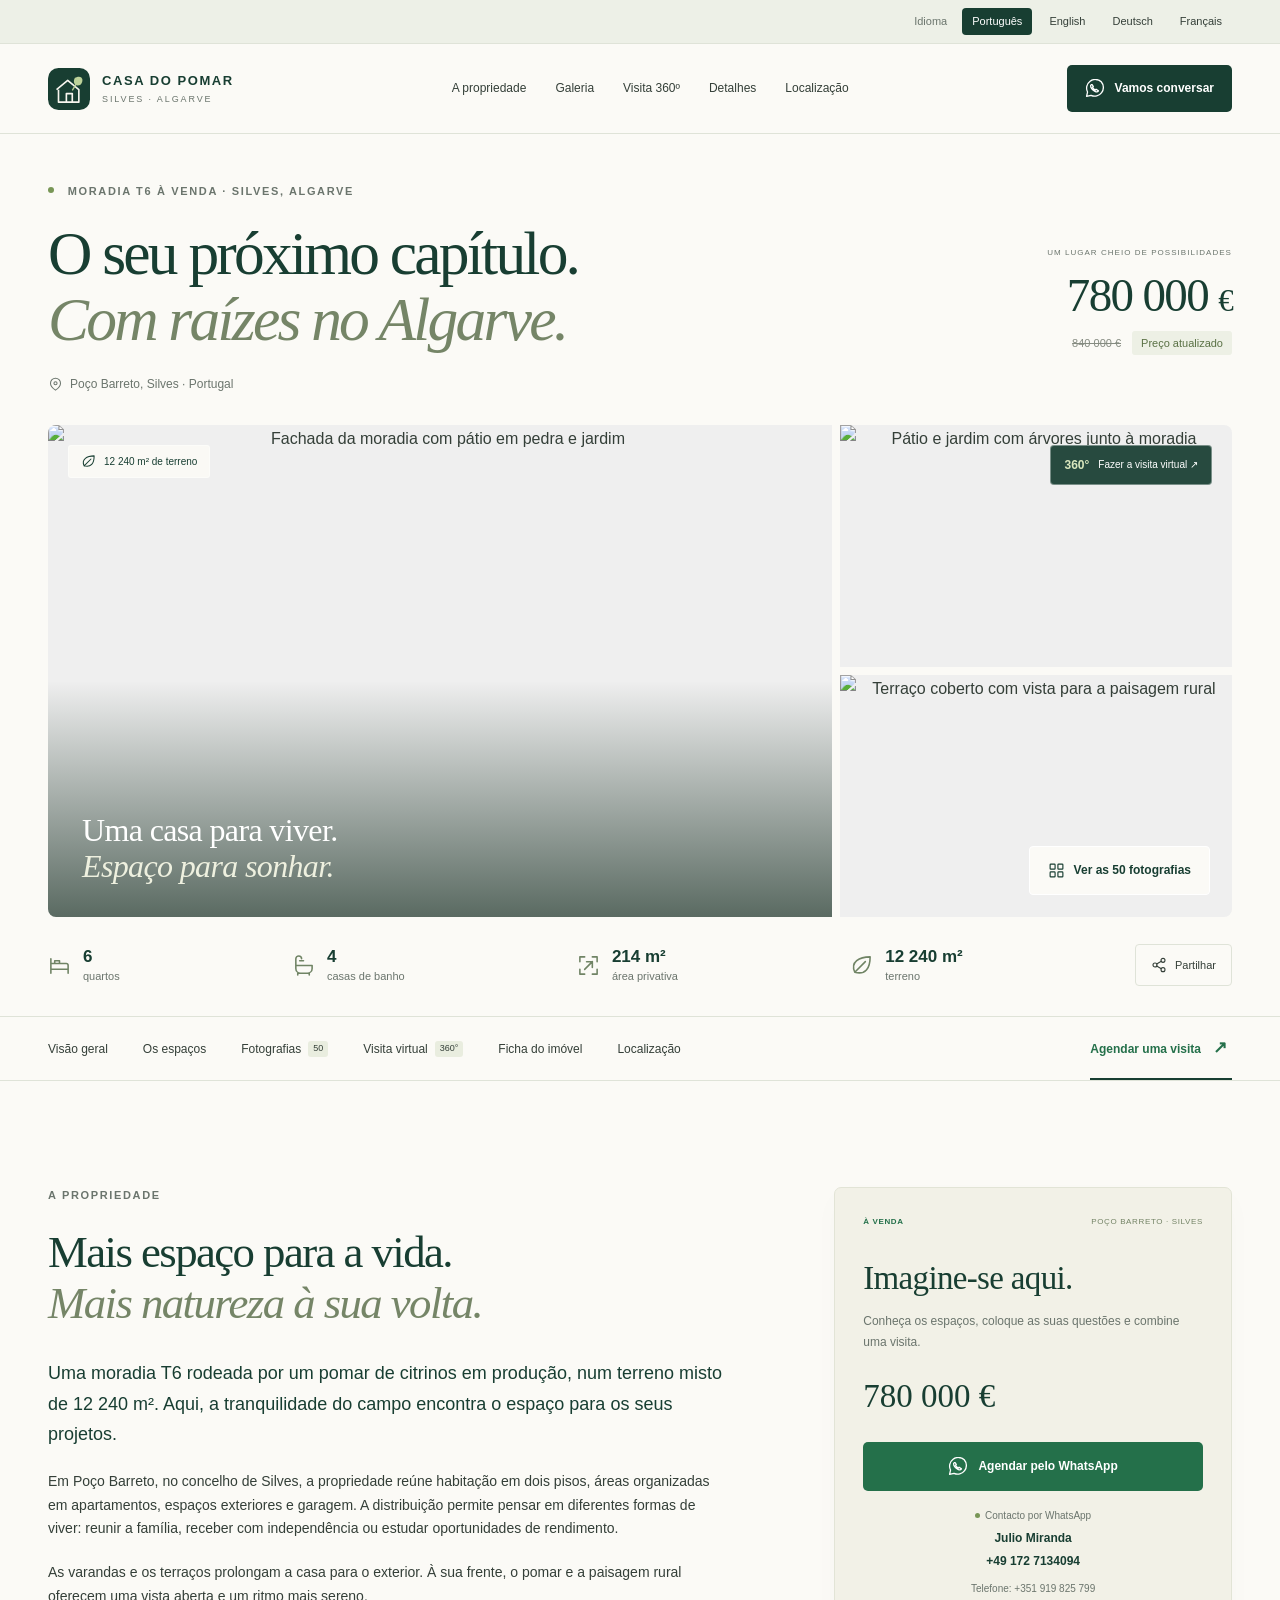
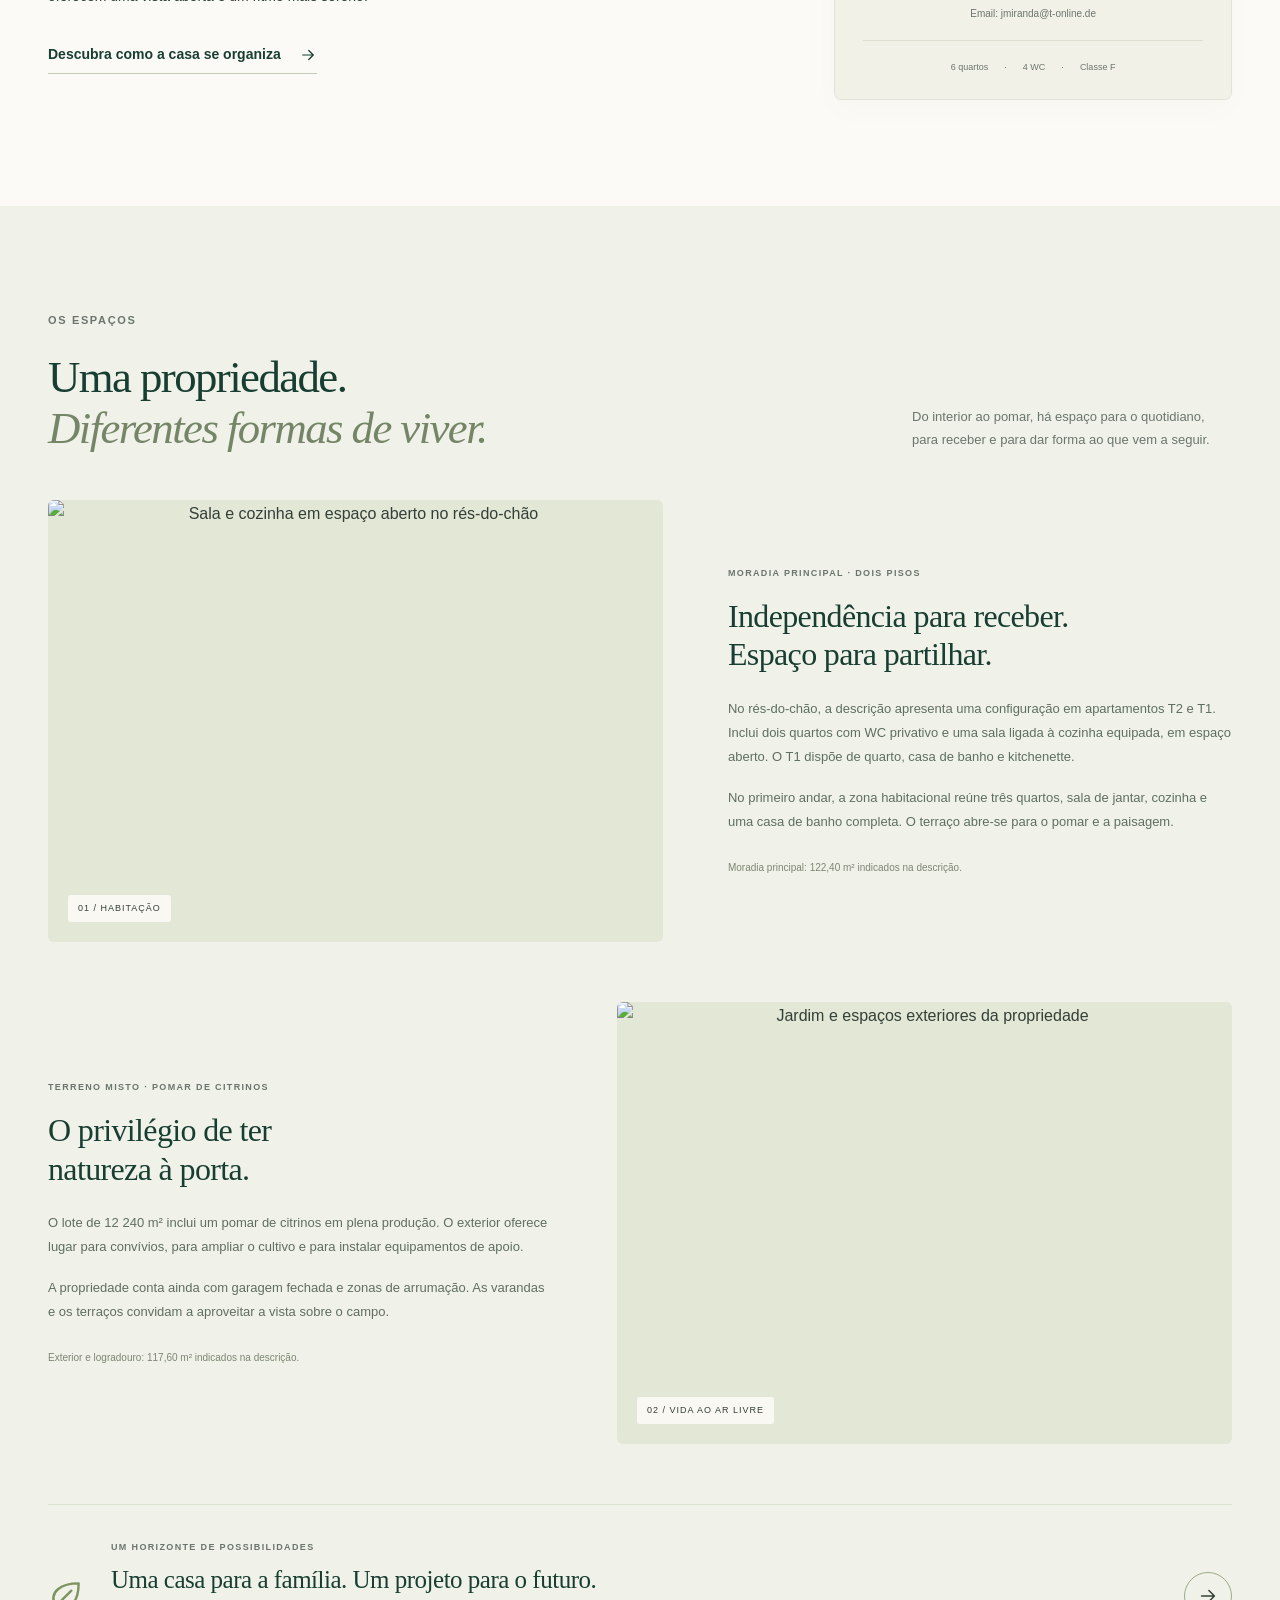
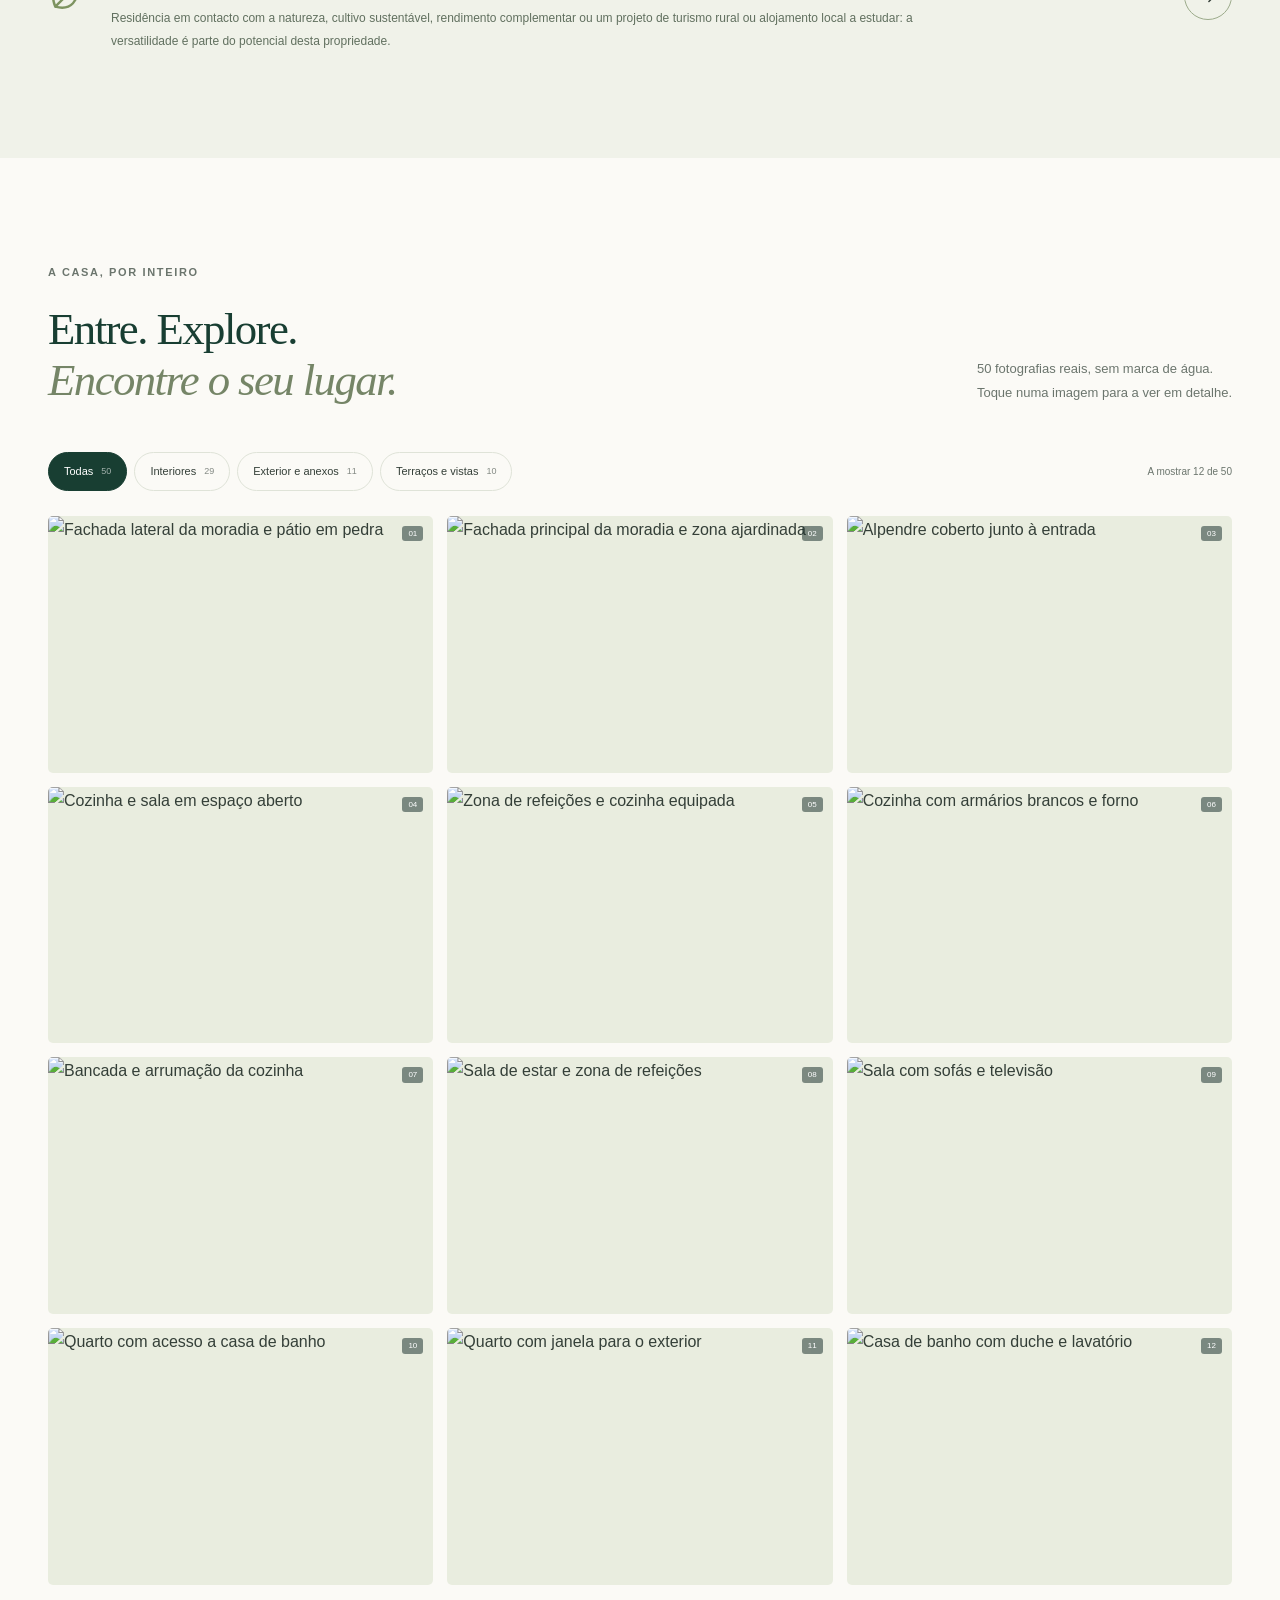
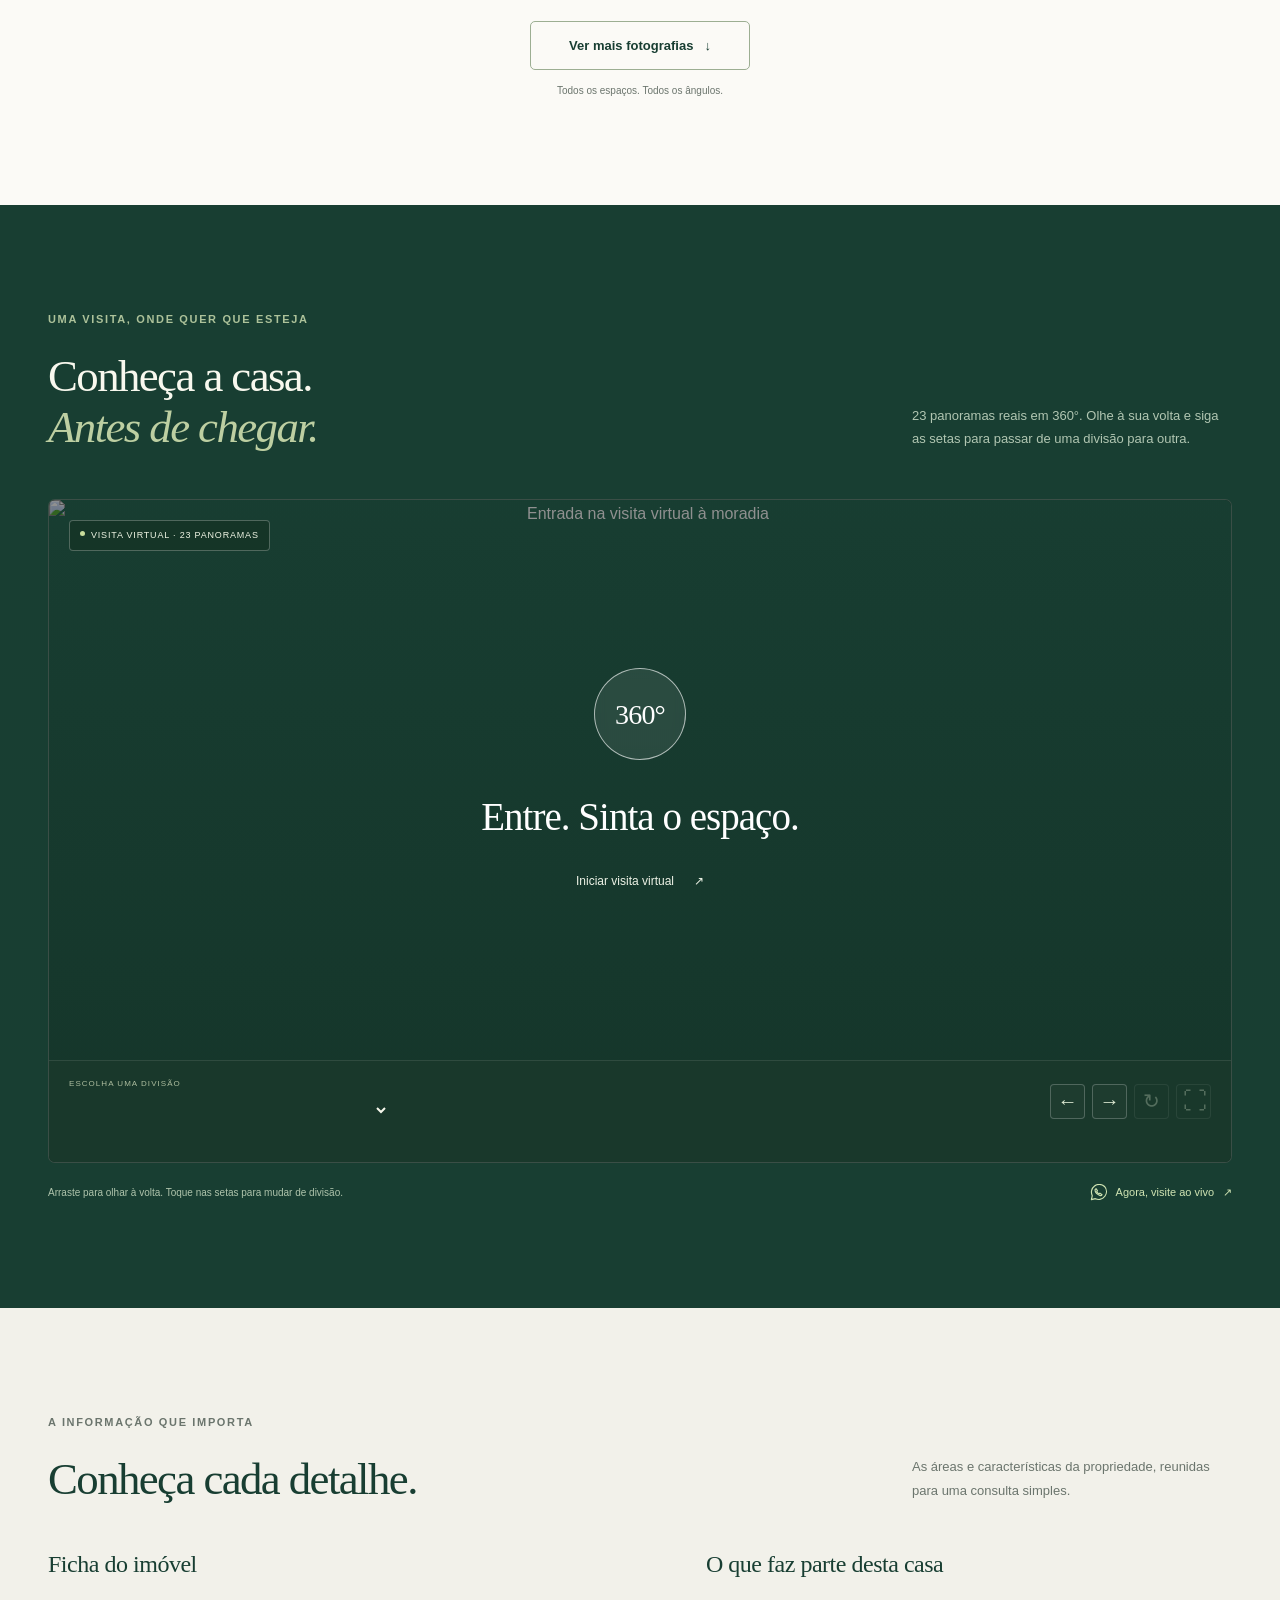
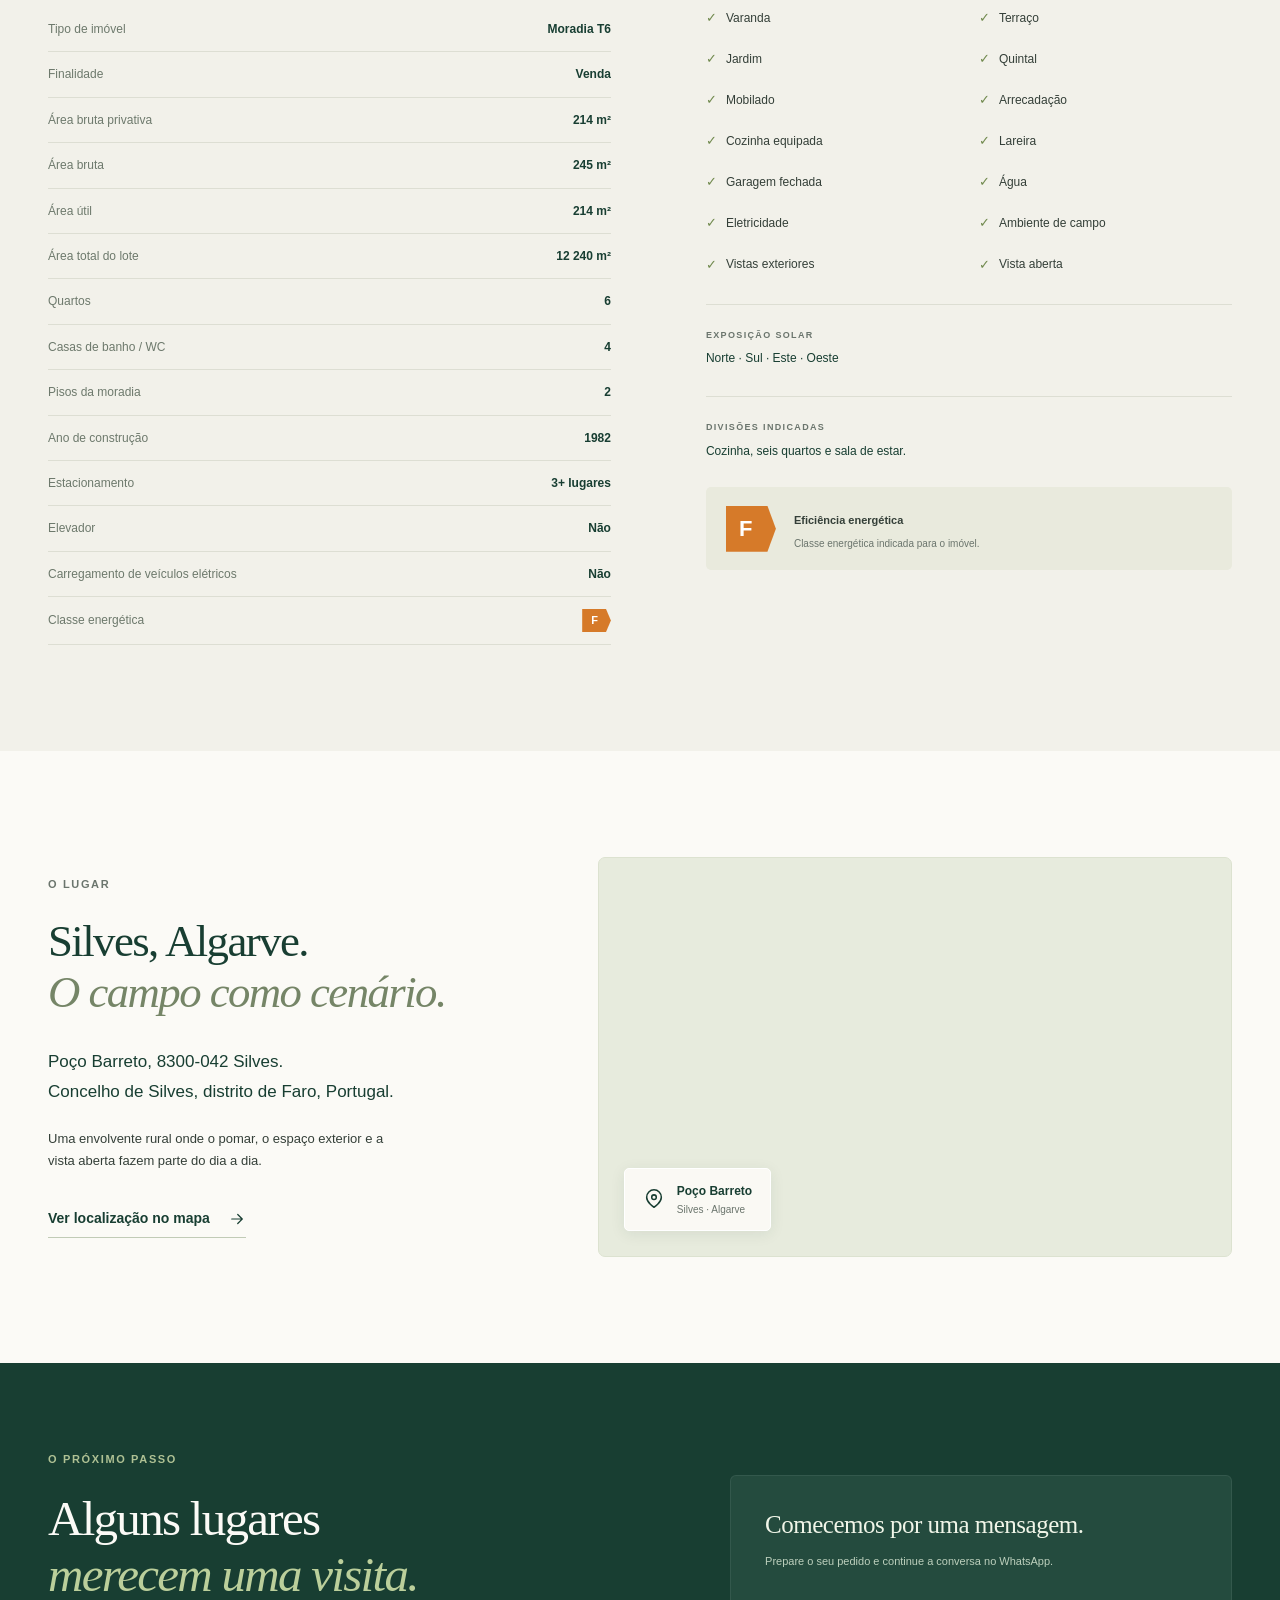
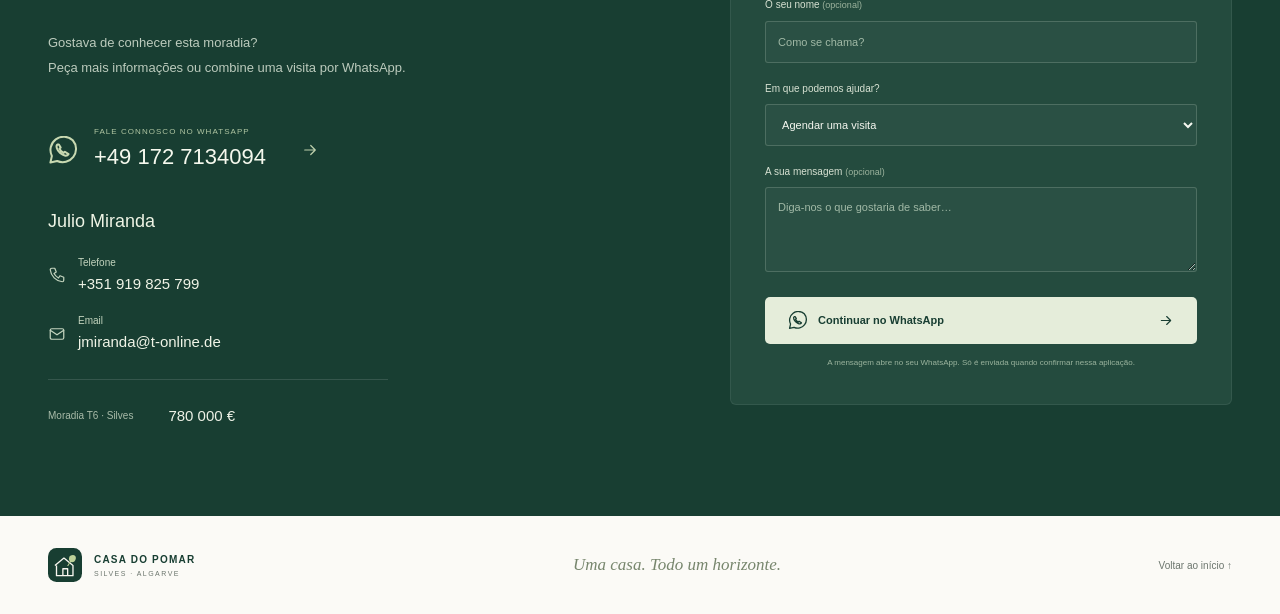
==== commit 7327d494: "Adicionar inglês, alemão e francês com páginas indexáveis e visita traduzida" ====
--- a/index.html
+++ b/index.html
@@ -18,17 +18,23 @@
   <meta property="og:image:alt" content="Moradia em Silves com pátio em pedra e jardim">
   <meta name="twitter:card" content="summary_large_image">
   <link rel="canonical" href="https://mcgm78.github.io/casa-pomar-silves/">
+  <link rel="alternate" hreflang="pt" href="https://mcgm78.github.io/casa-pomar-silves/">
+  <link rel="alternate" hreflang="en" href="https://mcgm78.github.io/casa-pomar-silves/en.html">
+  <link rel="alternate" hreflang="de" href="https://mcgm78.github.io/casa-pomar-silves/de.html">
+  <link rel="alternate" hreflang="fr" href="https://mcgm78.github.io/casa-pomar-silves/fr.html">
+  <link rel="alternate" hreflang="x-default" href="https://mcgm78.github.io/casa-pomar-silves/">
   <link rel="icon" type="image/svg+xml" href="favicon.svg">
   <link rel="preload" as="image" href="images/large/01.webp">
   <link rel="stylesheet" href="styles.css">
   <link rel="stylesheet" href="vendor/pannellum.css">
   <script src="property.js" defer></script>
   <script src="tour-data.js" defer></script>
+  <script src="i18n.js" defer></script>
   <script src="vendor/pannellum.js" defer></script>
   <script src="app.js" defer></script>
   <script src="tour.js" defer></script>
   <script type="application/ld+json">
-  {"@context":"https://schema.org","@type":"RealEstateListing","name":"Moradia T6 em Poço Barreto, Silves","description":"Moradia com 6 quartos, 4 casas de banho, 214 m² de área bruta privativa, 245 m² de área bruta e lote de 12 240 m² com pomar de citrinos.","url":"https://mcgm78.github.io/casa-pomar-silves/","image":"https://mcgm78.github.io/casa-pomar-silves/images/large/01.webp","offers":{"@type":"Offer","price":780000,"priceCurrency":"EUR","itemOffered":{"@type":"House","name":"Moradia T6 em Silves","numberOfBedrooms":6,"numberOfBathroomsTotal":4,"floorSize":{"@type":"QuantitativeValue","value":214,"unitCode":"MTK"},"yearBuilt":1982,"address":{"@type":"PostalAddress","streetAddress":"Poço Barreto","postalCode":"8300-042","addressLocality":"Silves","addressRegion":"Faro","addressCountry":"PT"},"geo":{"@type":"GeoCoordinates","latitude":37.16939654107869,"longitude":-8.38419639275983}}}}
+  {"@context":"https://schema.org","@type":"RealEstateListing","name":"Moradia T6 em Poço Barreto, Silves","description":"Moradia com 6 quartos, 4 casas de banho, 214 m² de área bruta privativa, 245 m² de área bruta e lote de 12 240 m² com pomar de citrinos.","url":"https://mcgm78.github.io/casa-pomar-silves/","image":"https://mcgm78.github.io/casa-pomar-silves/images/large/01.webp","offers":{"@type":"Offer","price":780000,"priceCurrency":"EUR","itemOffered":{"@type":"House","name":"Moradia T6 em Silves","numberOfBedrooms":6,"numberOfBathroomsTotal":4,"floorSize":{"@type":"QuantitativeValue","value":214,"unitCode":"MTK"},"yearBuilt":1982,"address":{"@type":"PostalAddress","streetAddress":"Poço Barreto","postalCode":"8300-042","addressLocality":"Silves","addressRegion":"Faro","addressCountry":"PT"},"geo":{"@type":"GeoCoordinates","latitude":37.16939654107869,"longitude":-8.38419639275983}}},"inLanguage":"pt-PT"}
   </script>
 </head>
 <body>
@@ -50,6 +56,7 @@
     <symbol id="i-whatsapp" viewBox="0 0 24 24"><path d="M20.5 3.5a11 11 0 0 0-17.3 13L2 22l5.6-1.3A11 11 0 0 0 20.5 3.5Z"/><path d="M8 7c-2 1-.5 5 2 7s5.5 3.5 7 1l-3-2-1 1c-2-1-3-2-3.5-3.5l1-1L9 7Z"/></symbol>
   </defs></svg>
 
+  <div class="language-bar"><nav class="language-nav wrap" aria-label="Idioma"><span>Idioma</span><a href="./" lang="pt" hreflang="pt" aria-current="page">Português</a><a href="en.html" lang="en" hreflang="en">English</a><a href="de.html" lang="de" hreflang="de">Deutsch</a><a href="fr.html" lang="fr" hreflang="fr">Français</a></nav></div>
   <header class="site-header">
     <div class="header-inner wrap">
       <a href="#inicio" class="brand" aria-label="Casa do Pomar, início"><img src="favicon.svg" width="44" height="44" alt=""><span>CASA DO POMAR<small>SILVES · ALGARVE</small></span></a>
@@ -87,7 +94,7 @@
       <div class="possibilities"><svg class="icon"><use href="#i-leaf"/></svg><div><p class="eyebrow">UM HORIZONTE DE POSSIBILIDADES</p><h3>Uma casa para a família. Um projeto para o futuro.</h3><p>Residência em contacto com a natureza, cultivo sustentável, rendimento complementar ou um projeto de turismo rural ou alojamento local a estudar: a versatilidade é parte do potencial desta propriedade.</p></div><a class="round-link" data-whatsapp data-intent="Gostaria de saber mais sobre a distribuição e as possibilidades de utilização da propriedade em Silves." href="https://wa.me/491727134094" target="_blank" rel="noopener noreferrer" aria-label="Saber mais pelo WhatsApp"><svg class="icon"><use href="#i-arrow"/></svg></a></div>
     </div></section>
 
-    <section id="galeria" class="gallery-section wrap section-space"><div class="section-heading"><div><p class="eyebrow">A CASA, POR INTEIRO</p><h2>Entre. Explore.<br><em>Encontre o seu lugar.</em></h2></div><p>50 fotografias reais, sem marca de água.<br>Toque numa imagem para a ver em detalhe.</p></div><div class="gallery-toolbar"><div class="gallery-filters" role="group" aria-label="Filtrar fotografias"><button class="filter active" data-filter="all" aria-pressed="true">Todas <span>50</span></button><button class="filter" data-filter="interior" aria-pressed="false">Interiores <span>29</span></button><button class="filter" data-filter="exterior" aria-pressed="false">Exterior e anexos <span>11</span></button><button class="filter" data-filter="vistas" aria-pressed="false">Terraços e vistas <span>10</span></button></div><span id="gallery-count" class="gallery-count" aria-live="polite">A mostrar 12 de 50</span></div><div class="gallery-grid" id="gallery-grid"></div><div class="gallery-more"><button class="btn btn-outline" id="load-more">Ver mais fotografias <span>↓</span></button><p>Todos os espaços. Todos os ângulos.</p></div><noscript><p>As 50 fotografias podem ser vistas com JavaScript ativado. <a href="images/original/01.jpg">Ver a fotografia principal</a>.</p></noscript></section>
+    <section id="galeria" class="gallery-section wrap section-space"><div class="section-heading"><div><p class="eyebrow">A CASA, POR INTEIRO</p><h2>Entre. Explore.<br><em>Encontre o seu lugar.</em></h2></div><p>50 fotografias reais, sem marca de água.<br>Toque numa imagem para a ver em detalhe.</p></div><div class="gallery-toolbar"><div class="gallery-filters" role="group" aria-label="Filtrar fotografias"><button class="filter active" data-filter="all" aria-pressed="true">Todas <span>50</span></button><button class="filter" data-filter="interior" aria-pressed="false">Interiores <span>29</span></button><button class="filter" data-filter="exterior" aria-pressed="false">Exterior e anexos <span>11</span></button><button class="filter" data-filter="vistas" aria-pressed="false">Terraços e vistas <span>10</span></button></div><span id="gallery-count" class="gallery-count" aria-live="polite">A mostrar 12 de 50</span></div><div class="gallery-grid" id="gallery-grid"></div><div class="gallery-more"><button class="btn btn-outline" id="load-more">Ver mais fotografias <span>↓</span></button><p>Todos os espaços. Todos os ângulos.</p></div><noscript><p>As 50 fotografias podem ser vistas com JavaScript ativado. <a href="images/large/01.webp">Ver a fotografia principal</a>.</p></noscript></section>
 
     <section id="visita-virtual" class="tour-section section-space"><div class="wrap"><div class="section-heading"><div><p class="eyebrow">UMA VISITA, ONDE QUER QUE ESTEJA</p><h2>Conheça a casa.<br><em>Antes de chegar.</em></h2></div><p>23 panoramas reais em 360°. Olhe à sua volta e siga as setas para passar de uma divisão para outra.</p></div><div class="tour-frame" id="tour-frame"><div class="tour-stage" id="tour-stage"><div id="panorama-viewer" aria-label="Visita virtual 360 graus da moradia"></div><button id="start-tour" class="tour-cover"><img src="images/large/01.webp" width="1800" height="1200" loading="lazy" alt="Entrada na visita virtual à moradia"><span class="tour-cover-content"><span class="tour-play">360°</span><strong>Entre. Sinta o espaço.</strong><span>Iniciar visita virtual <span aria-hidden="true">↗</span></span></span></button><div id="tour-fallback" class="tour-fallback" hidden><img id="tour-fallback-image" alt=""><p>O modo 360° não está disponível neste dispositivo. Explore as divisões em fotografia através do menu abaixo.</p></div><div class="tour-badge"><span class="status-dot"></span><span id="tour-mode-label">VISITA VIRTUAL · 23 PANORAMAS</span></div></div><div class="tour-controls"><div class="tour-room"><label for="tour-room-select">ESCOLHA UMA DIVISÃO</label><select id="tour-room-select" aria-label="Escolher divisão da visita virtual"></select></div><div class="tour-control-actions"><button id="tour-previous" class="tour-control" aria-label="Divisão anterior">←</button><button id="tour-next" class="tour-control" aria-label="Divisão seguinte">→</button><button id="tour-rotate" class="tour-control tour-rotate" aria-pressed="false" aria-label="Ativar rotação automática" disabled>↻</button><button id="tour-fullscreen" class="tour-control tour-fullscreen" aria-label="Abrir visita virtual em ecrã inteiro" disabled>⛶</button></div></div><div class="tour-room-list" id="tour-room-list" aria-label="Lista de panoramas da visita"></div></div><div class="tour-footnote"><span id="tour-status" role="status" aria-live="polite">Arraste para olhar à volta. Toque nas setas para mudar de divisão.</span><a data-whatsapp data-intent="Já explorei a visita virtual da moradia T6 em Silves e gostaria de marcar uma visita presencial." href="https://wa.me/491727134094" target="_blank" rel="noopener noreferrer"><svg class="icon"><use href="#i-whatsapp"/></svg>Agora, visite ao vivo <span aria-hidden="true">↗</span></a></div></div></section>
 
--- a/styles.css
+++ b/styles.css
@@ -18,3 +18,7 @@
 
 /* Discourage dragging and long-press saving of property photographs. */
 .hero-gallery img,.gallery-item img,#lightbox-image,.lightbox-thumbs img,.tour-frame img{-webkit-user-drag:none;-webkit-touch-callout:none;user-select:none}
+
+.language-bar{background:#edf0e7;border-bottom:1px solid var(--line)}.language-nav{display:flex;justify-content:flex-end;align-items:center;gap:7px;min-height:43px;font-size:11px;line-height:1.3}.language-nav>span{margin-right:8px;color:var(--muted)}.language-nav>a{padding:6px 10px;border-radius:4px;white-space:nowrap}.language-nav>a:hover{background:#dce5d1}.language-nav>a[aria-current=page]{background:var(--ink);color:#fff}.hero-heading>div:first-child{min-width:0}.quick-facts>div{min-width:0}.quick-facts>div>span{line-height:1.5}.visit-card h3{overflow-wrap:break-word}.contact-property-summary{flex-wrap:wrap}
+@media(max-width:1150px){html:not([lang=pt-PT]) .desktop-nav{display:none}}
+@media(max-width:700px){.language-nav{justify-content:center;gap:2px;min-height:42px;font-size:10px}.language-nav>span{display:none}.language-nav>a{padding:7px 9px}.hero .eyebrow{font-size:8px;letter-spacing:.08em}html:not([lang=pt-PT]) .quick-facts>div>span{font-size:9px}.contact-property-summary{gap:10px}}
